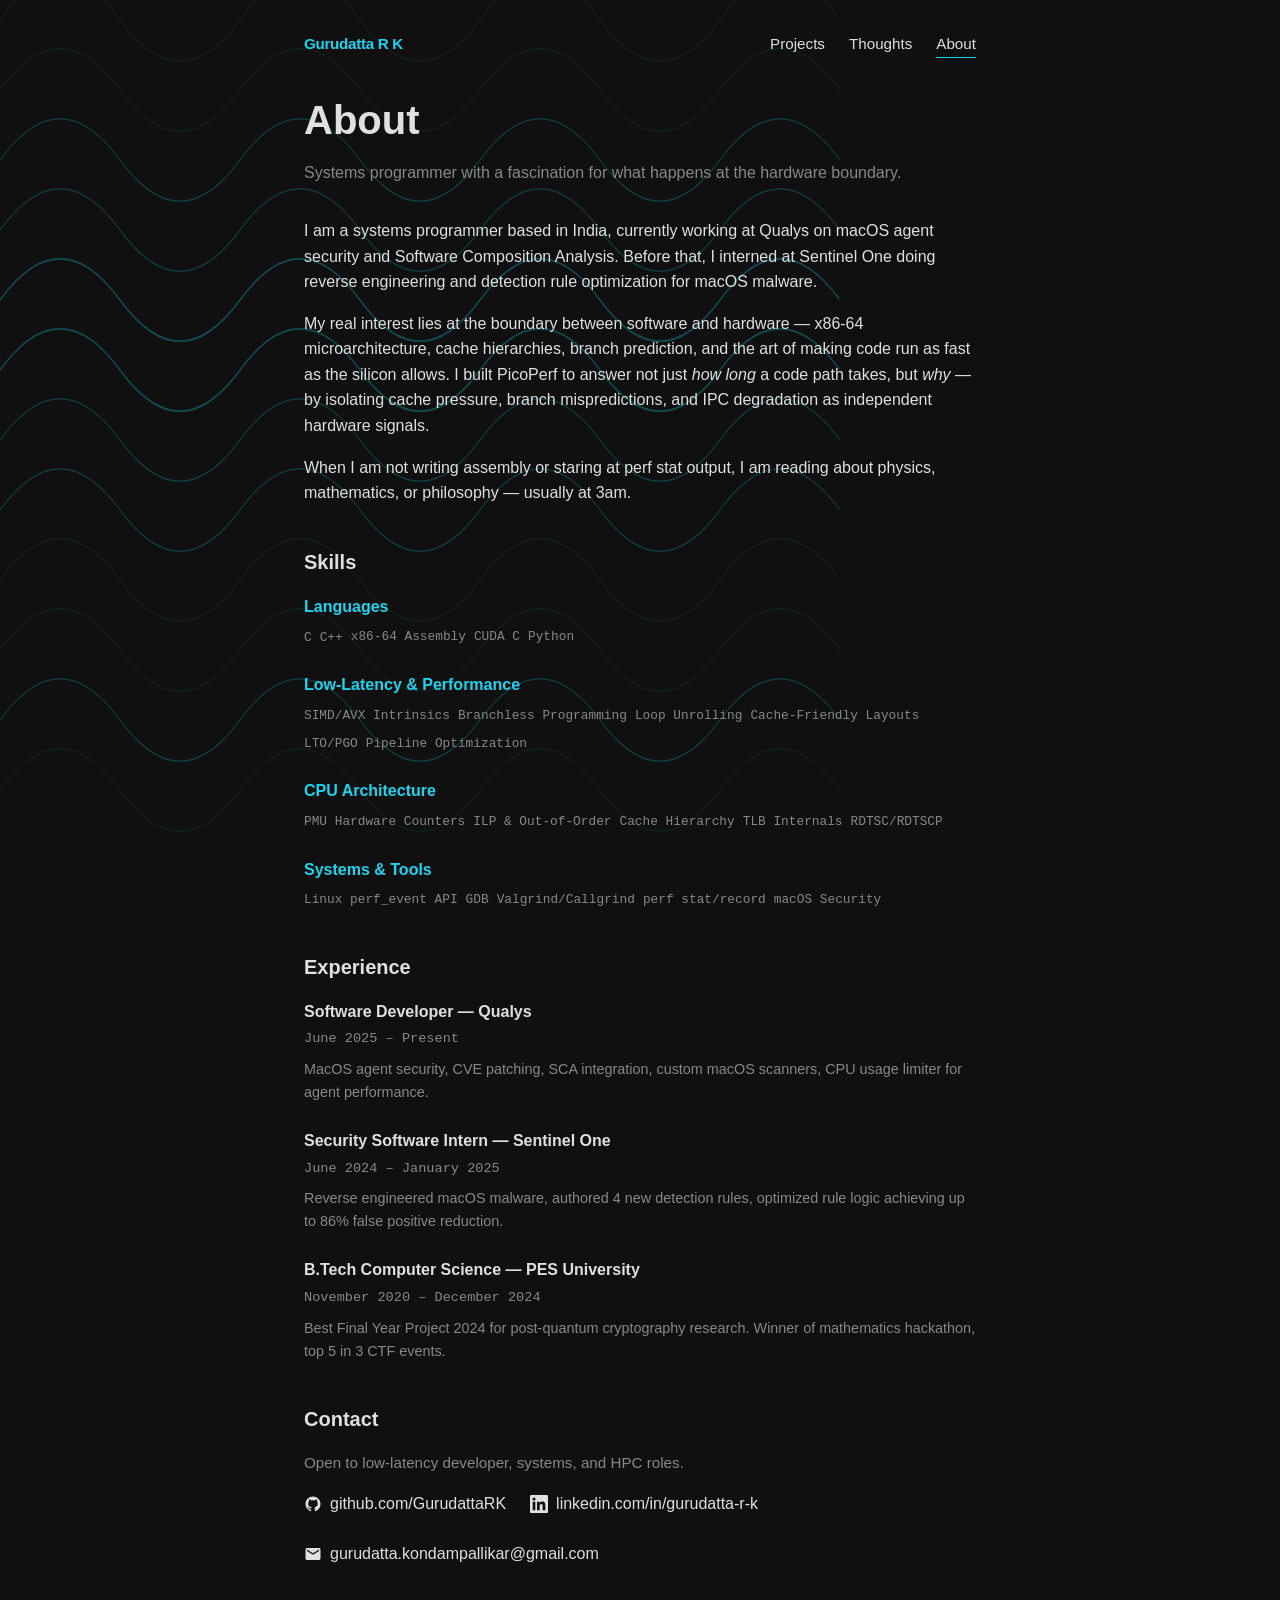
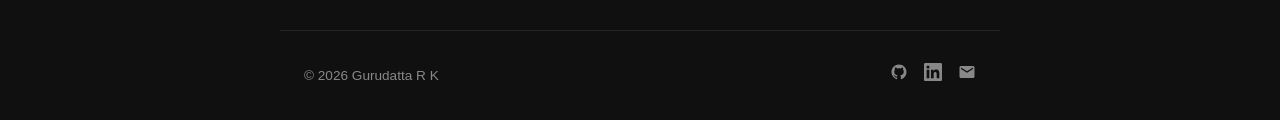
==== about.html @ 4988b699 "re-design 1" ====
<!DOCTYPE html>
<html lang="en">
<head>
<meta charset="UTF-8">
<meta name="viewport" content="width=device-width, initial-scale=1">
<meta name="description" content="About Gurudatta R K — systems programmer, low-latency engineer, and hardware performance enthusiast.">
<title>About — Gurudatta R K</title>
<link rel="stylesheet" href="style.css">
<link rel="icon" href="data:image/svg+xml,%3Csvg xmlns='http://www.w3.org/2000/svg' viewBox='0 0 100 100'%3E%3Ctext y='.9em' font-size='90'%3E%E2%9A%A1%3C/text%3E%3C/svg%3E">
</head>
<body>
<nav class="a1">
  <a href="index.html" class="name">Gurudatta R K</a>
  <div class="links">
    <a href="projects.html">Projects</a>
    <a href="thoughts.html">Thoughts</a>
    <a href="about.html" class="active">About</a>
  </div>
</nav>

<main>
  <h1 class="page-title a1">About</h1>
  <p class="page-sub a2">Systems programmer with a fascination for what happens at the hardware boundary.</p>

  <svg class="wave-bg" viewBox="0 0 2880 900" preserveAspectRatio="none" xmlns="http://www.w3.org/2000/svg">
    <defs><style>.w{fill:none;stroke:#22d3ee;stroke-width:2.2;stroke-dasharray:2000 2000;animation:waveLoop 6s linear infinite}.w2{stroke-width:1.6;opacity:.75}.w3{stroke-width:1;opacity:.55}</style></defs>
    <path d="M0 20c90-55 180-55 270 0s180 55 270 0 180-55 270 0 180 55 270 0 180-55 270 0s180 55 270 0 180-55 270 0 180 55 270 0 180-55 270 0s180 55 270 0 180-55 270 0 180 55 270 0" class="w w3" style="animation-delay:0s"/>
    <path d="M0 90c90-55 180-55 270 0s180 55 270 0 180-55 270 0 180 55 270 0 180-55 270 0s180 55 270 0 180-55 270 0 180 55 270 0 180-55 270 0s180 55 270 0 180-55 270 0 180 55 270 0" class="w w3" style="animation-delay:.25s"/>
    <path d="M0 160c90-55 180-55 270 0s180 55 270 0 180-55 270 0 180 55 270 0 180-55 270 0s180 55 270 0 180-55 270 0 180 55 270 0 180-55 270 0s180 55 270 0 180-55 270 0 180 55 270 0" class="w w2" style="animation-delay:.5s"/>
    <path d="M0 230c90-55 180-55 270 0s180 55 270 0 180-55 270 0 180 55 270 0 180-55 270 0s180 55 270 0 180-55 270 0 180 55 270 0 180-55 270 0s180 55 270 0 180-55 270 0 180 55 270 0" class="w w2" style="animation-delay:.75s"/>
    <path d="M0 300c90-55 180-55 270 0s180 55 270 0 180-55 270 0 180 55 270 0 180-55 270 0s180 55 270 0 180-55 270 0 180 55 270 0 180-55 270 0s180 55 270 0 180-55 270 0 180 55 270 0" class="w" style="animation-delay:1s"/>
    <path d="M0 370c90-55 180-55 270 0s180 55 270 0 180-55 270 0 180 55 270 0 180-55 270 0s180 55 270 0 180-55 270 0 180 55 270 0 180-55 270 0s180 55 270 0 180-55 270 0 180 55 270 0" class="w" style="animation-delay:1.25s"/>
    <path d="M0 440c90-55 180-55 270 0s180 55 270 0 180-55 270 0 180 55 270 0 180-55 270 0s180 55 270 0 180-55 270 0 180 55 270 0 180-55 270 0s180 55 270 0 180-55 270 0 180 55 270 0" class="w w2" style="animation-delay:1.5s"/>
    <path d="M0 510c90-55 180-55 270 0s180 55 270 0 180-55 270 0 180 55 270 0 180-55 270 0s180 55 270 0 180-55 270 0 180 55 270 0 180-55 270 0s180 55 270 0 180-55 270 0 180 55 270 0" class="w w2" style="animation-delay:1.75s"/>
    <path d="M0 580c90-55 180-55 270 0s180 55 270 0 180-55 270 0 180 55 270 0 180-55 270 0s180 55 270 0 180-55 270 0 180 55 270 0 180-55 270 0s180 55 270 0 180-55 270 0 180 55 270 0" class="w w3" style="animation-delay:2s"/>
    <path d="M0 650c90-55 180-55 270 0s180 55 270 0 180-55 270 0 180 55 270 0 180-55 270 0s180 55 270 0 180-55 270 0 180 55 270 0 180-55 270 0s180 55 270 0 180-55 270 0 180 55 270 0" class="w w3" style="animation-delay:2.25s"/>
    <path d="M0 720c90-55 180-55 270 0s180 55 270 0 180-55 270 0 180 55 270 0 180-55 270 0s180 55 270 0 180-55 270 0 180 55 270 0 180-55 270 0s180 55 270 0 180-55 270 0 180 55 270 0" class="w w2" style="animation-delay:2.5s"/>
    <path d="M0 790c90-55 180-55 270 0s180 55 270 0 180-55 270 0 180 55 270 0 180-55 270 0s180 55 270 0 180-55 270 0 180 55 270 0 180-55 270 0s180 55 270 0 180-55 270 0 180 55 270 0" class="w w3" style="animation-delay:2.75s"/>
  </svg>

  <section class="a3" style="margin-bottom:2.5rem">
    <p style="margin-bottom:1rem">I am a systems programmer based in India, currently working at Qualys on macOS agent security and Software Composition Analysis. Before that, I interned at Sentinel One doing reverse engineering and detection rule optimization for macOS malware.</p>
    <p style="margin-bottom:1rem">My real interest lies at the boundary between software and hardware — x86-64 microarchitecture, cache hierarchies, branch prediction, and the art of making code run as fast as the silicon allows. I built PicoPerf to answer not just <em>how long</em> a code path takes, but <em>why</em> — by isolating cache pressure, branch mispredictions, and IPC degradation as independent hardware signals.</p>
    <p>When I am not writing assembly or staring at perf stat output, I am reading about physics, mathematics, or philosophy — usually at 3am.</p>
  </section>

  <section class="a4" style="margin-bottom:2.5rem">
    <h2 style="font-size:1.25rem;font-weight:600;margin-bottom:1rem">Skills</h2>
    <div class="skills">
      <div class="skill-group">
        <h3>Languages</h3>
        <ul><li>C</li><li>C++</li><li>x86-64 Assembly</li><li>CUDA C</li><li>Python</li></ul>
      </div>
      <div class="skill-group">
        <h3>Low-Latency & Performance</h3>
        <ul><li>SIMD/AVX Intrinsics</li><li>Branchless Programming</li><li>Loop Unrolling</li><li>Cache-Friendly Layouts</li><li>LTO/PGO</li><li>Pipeline Optimization</li></ul>
      </div>
      <div class="skill-group">
        <h3>CPU Architecture</h3>
        <ul><li>PMU Hardware Counters</li><li>ILP & Out-of-Order</li><li>Cache Hierarchy</li><li>TLB Internals</li><li>RDTSC/RDTSCP</li></ul>
      </div>
      <div class="skill-group">
        <h3>Systems & Tools</h3>
        <ul><li>Linux perf_event API</li><li>GDB</li><li>Valgrind/Callgrind</li><li>perf stat/record</li><li>macOS Security</li></ul>
      </div>
    </div>
  </section>

  <section style="margin-bottom:2.5rem">
    <h2 style="font-size:1.25rem;font-weight:600;margin-bottom:1rem">Experience</h2>
    <div class="exp-item">
      <h4>Software Developer — Qualys</h4>
      <div class="exp-meta">June 2025 &ndash; Present</div>
      <p>MacOS agent security, CVE patching, SCA integration, custom macOS scanners, CPU usage limiter for agent performance.</p>
    </div>
    <div class="exp-item">
      <h4>Security Software Intern — Sentinel One</h4>
      <div class="exp-meta">June 2024 &ndash; January 2025</div>
      <p>Reverse engineered macOS malware, authored 4 new detection rules, optimized rule logic achieving up to 86% false positive reduction.</p>
    </div>
    <div class="exp-item">
      <h4>B.Tech Computer Science — PES University</h4>
      <div class="exp-meta">November 2020 &ndash; December 2024</div>
      <p>Best Final Year Project 2024 for post-quantum cryptography research. Winner of mathematics hackathon, top 5 in 3 CTF events.</p>
    </div>
  </section>

  <section>
    <h2 style="font-size:1.25rem;font-weight:600;margin-bottom:1rem">Contact</h2>
    <p style="color:var(--muted);font-size:.95rem;margin-bottom:.5rem">Open to low-latency developer, systems, and HPC roles.</p>
    <div class="contact-links">
      <a href="https://github.com/GurudattaRK" target="_blank" rel="noopener">
        <svg><use href="assets/icons.svg#github"/></svg> github.com/GurudattaRK
      </a>
      <a href="https://www.linkedin.com/in/gurudatta-r-k/" target="_blank" rel="noopener">
        <svg><use href="assets/icons.svg#linkedin"/></svg> linkedin.com/in/gurudatta-r-k
      </a>
      <a href="mailto:gurudatta.kondampallikar@gmail.com">
        <svg><use href="assets/icons.svg#email"/></svg> gurudatta.kondampallikar@gmail.com
      </a>
    </div>
  </section>
</main>

<footer>
  <span>&copy; 2026 Gurudatta R K</span>
  <div class="social">
    <a href="https://github.com/GurudattaRK" target="_blank" rel="noopener" aria-label="GitHub">
      <svg><use href="assets/icons.svg#github"/></svg>
    </a>
    <a href="https://www.linkedin.com/in/gurudatta-r-k/" target="_blank" rel="noopener" aria-label="LinkedIn">
      <svg><use href="assets/icons.svg#linkedin"/></svg>
    </a>
    <a href="mailto:gurudatta.kondampallikar@gmail.com" aria-label="Email">
      <svg><use href="assets/icons.svg#email"/></svg>
    </a>
  </div>
</footer>
</body>
</html>
---- style.css ----
:root {
  --bg: #101010;
  --surface: #181818;
  --border: #252525;
  --text: #e0e0e0;
  --muted: #888888;
  --accent: #22d3ee;
  --accent-dim: rgba(34,211,238,0.12);
  --linkedin: #0a66c2;
  --font-body: -apple-system,BlinkMacSystemFont,'Segoe UI','Helvetica Neue',Arial,sans-serif;
  --font-mono: 'SF Mono','Fira Code','JetBrains Mono','Cascadia Code','Courier New',monospace;
  --r: 8px;
  --s: 1.5rem;
  --mw: 720px;
}

*{margin:0;padding:0;box-sizing:border-box}
html{scroll-behavior:smooth}
body{font-family:var(--font-body);background:var(--bg);color:var(--text);line-height:1.6;-webkit-font-smoothing:antialiased}

@keyframes fadeUp{from{opacity:0;transform:translateY(20px)}to{opacity:1;transform:translateY(0)}}
@keyframes draw{to{stroke-dashoffset:0}}
@keyframes float{0%,100%{transform:translateY(0)}50%{transform:translateY(-8px)}}
@keyframes pulse{0%,100%{opacity:1}50%{opacity:.6}}
@keyframes gradientShift{0%{background-position:0% 50%}50%{background-position:100% 50%}100%{background-position:0% 50%}}
@keyframes traceDot{to{stroke-dashoffset:-1200}}
@keyframes traceDotSlow{to{stroke-dashoffset:-1200}}
@keyframes waveLoop{0%{stroke-dashoffset:2000}50%{stroke-dashoffset:0}100%{stroke-dashoffset:-2000}}

.a1{animation:fadeUp .6s ease both}
.a2{animation:fadeUp .6s ease .15s both}
.a3{animation:fadeUp .6s ease .3s both}
.a4{animation:fadeUp .6s ease .45s both}

nav{display:flex;justify-content:space-between;align-items:center;max-width:var(--mw);margin:0 auto;padding:2rem var(--s)}
nav a{color:var(--text);text-decoration:none;font-weight:500;font-size:.95rem}
nav .links{display:flex;gap:1.5rem}
nav .links a{position:relative}
nav .links a::after{content:'';position:absolute;bottom:-2px;left:0;width:0;height:1px;background:var(--accent);transition:width .3s ease}
nav .links a:hover::after,nav .links a.active::after{width:100%}
nav .name{font-weight:700;letter-spacing:-.02em;color:var(--accent)}
.index-nav{justify-content:flex-end}
.index-nav .name{display:none}

main{max-width:var(--mw);margin:0 auto;padding:0 var(--s) 4rem}

.hero{min-height:70vh;display:flex;flex-direction:column;justify-content:center;align-items:flex-start;position:relative;overflow:hidden}
.hi{font-size:1rem;color:var(--accent);font-family:var(--font-mono);margin-bottom:.25rem}
.hero h1{font-size:clamp(2.5rem,5vw,4rem);font-weight:700;letter-spacing:-.02em;line-height:1.1;margin-bottom:.5rem}
.hero .tagline{font-size:clamp(1rem,2vw,1.25rem);color:var(--muted);margin-bottom:1.5rem}
.hero .cta{display:none}
.squircle-grid{display:grid;grid-template-columns:repeat(3,1fr);gap:1rem;margin:2rem 0;max-width:480px;width:100%}
.squircle{display:flex;flex-direction:column;align-items:center;justify-content:center;gap:.5rem;padding:1.5rem 1rem;background:var(--surface);border:1px solid var(--border);border-radius:20px;text-decoration:none;color:var(--text);transition:transform .2s ease,border-color .2s ease,box-shadow .2s ease}
.squircle:hover{transform:translateY(-4px);border-color:var(--accent);box-shadow:0 0 24px var(--accent-dim)}
.squircle svg{width:28px;height:28px;fill:none;stroke:var(--accent);stroke-width:1.5}
.squircle span{font-size:.8rem;font-weight:500}
.email-row{display:flex;align-items:center;gap:.5rem;margin-top:1.5rem;color:var(--muted);font-size:.9rem}
.email-row a{color:var(--accent);text-decoration:none}
.email-row svg{width:18px;height:18px;fill:currentColor}
.social-row{display:flex;gap:1.5rem;margin-top:1rem}
.social-row a{color:var(--muted);transition:color .2s ease}
.social-row a:hover{color:var(--accent)}
.social-row svg{width:24px;height:24px;fill:currentColor}
.linkedin-blue{color:var(--linkedin)!important}
.linkedin-blue:hover{color:#4691d4!important}
.tagline .norm{color:var(--muted);font-weight:400}
.tagline .bold{color:var(--text);font-weight:700}
.btn{display:inline-block;padding:.6rem 1.2rem;border-radius:var(--r);text-decoration:none;font-size:.9rem;font-weight:500;transition:transform .2s ease,box-shadow .2s ease}
.btn-primary{background:var(--accent);color:var(--bg)}
.btn-primary:hover{transform:translateY(-2px);box-shadow:0 0 20px rgba(34,211,238,.3)}
.btn-secondary{border:1px solid var(--border);color:var(--text)}
.btn-secondary:hover{border-color:var(--accent);box-shadow:0 0 20px var(--accent-dim)}

footer{max-width:var(--mw);margin:0 auto;padding:2rem var(--s);border-top:1px solid var(--border);display:flex;justify-content:space-between;align-items:center;color:var(--muted);font-size:.85rem}
footer .social{display:flex;gap:1rem}
footer .social a{color:var(--muted);transition:color .2s ease}
footer .social a:hover{color:var(--accent)}
footer svg{width:18px;height:18px;fill:currentColor}

.circuit-bg{position:fixed;top:0;left:0;width:100%;height:100%;pointer-events:none;z-index:-1;opacity:.35}
.hex-bg{position:fixed;top:0;left:0;width:100%;height:100%;pointer-events:none;z-index:-1;opacity:.06}
.wave-bg{position:fixed;top:0;left:0;width:100%;height:100%;pointer-events:none;z-index:-1;opacity:.28}
.card{background:var(--surface);border:1px solid var(--border);border-radius:var(--r);padding:1.5rem;transition:transform .2s ease,box-shadow .2s ease,border-color .2s ease}
.card:hover{transform:translateY(-4px);border-color:var(--accent);box-shadow:0 12px 40px rgba(34,211,238,.08)}
.card h2{font-size:1.25rem;font-weight:600;margin-bottom:.5rem}
.card p{color:var(--muted);font-size:.9rem;margin-bottom:1rem}
.tags{display:flex;gap:.5rem;flex-wrap:wrap}
.tag{font-family:var(--font-mono);font-size:.75rem;background:rgba(34,211,238,.08);color:var(--accent);padding:.25rem .5rem;border-radius:4px}

.post-list{list-style:none}
.post-list li{padding:1.5rem 0;border-bottom:1px solid var(--border)}
.post-list li:last-child{border-bottom:none}
.post-list a{color:var(--text);text-decoration:none;font-weight:600;font-size:1.1rem;display:block;margin-bottom:.25rem;transition:color .2s}
.post-list a:hover{color:var(--accent)}
.post-meta{color:var(--muted);font-size:.85rem;font-family:var(--font-mono)}
.post-summary{color:var(--muted);font-size:.9rem;margin-top:.25rem}

.page-title{font-size:clamp(1.75rem,4vw,2.5rem);font-weight:700;margin-bottom:.5rem}
.page-sub{color:var(--muted);margin-bottom:2rem}

.skills{display:grid;gap:1.5rem}
.skill-group h3{font-size:1rem;font-weight:600;margin-bottom:.5rem;color:var(--accent)}
.skill-group ul{list-style:none;display:flex;gap:.5rem;flex-wrap:wrap}
.skill-group li{font-family:var(--font-mono);font-size:.8rem;color:var(--muted)}

.exp-item{margin-bottom:1.5rem}
.exp-item h4{font-weight:600;margin-bottom:.25rem}
.exp-item .exp-meta{color:var(--muted);font-size:.85rem;font-family:var(--font-mono);margin-bottom:.5rem}
.exp-item p{color:var(--muted);font-size:.9rem}

.contact-links{display:flex;gap:1.5rem;flex-wrap:wrap;margin-top:1rem}
.contact-links a{display:flex;align-items:center;gap:.5rem;color:var(--text);text-decoration:none;transition:color .2s}
.contact-links a:hover{color:var(--accent)}
.contact-links svg{width:18px;height:18px;fill:currentColor}

@media(max-width:600px){
  nav{flex-direction:column;gap:1rem;padding:1.5rem var(--s)}
  .hero{min-height:50vh}
  .cta{flex-direction:column}
  footer{flex-direction:column;gap:1rem;text-align:center}
  .squircle-grid{grid-template-columns:1fr;max-width:280px}
}
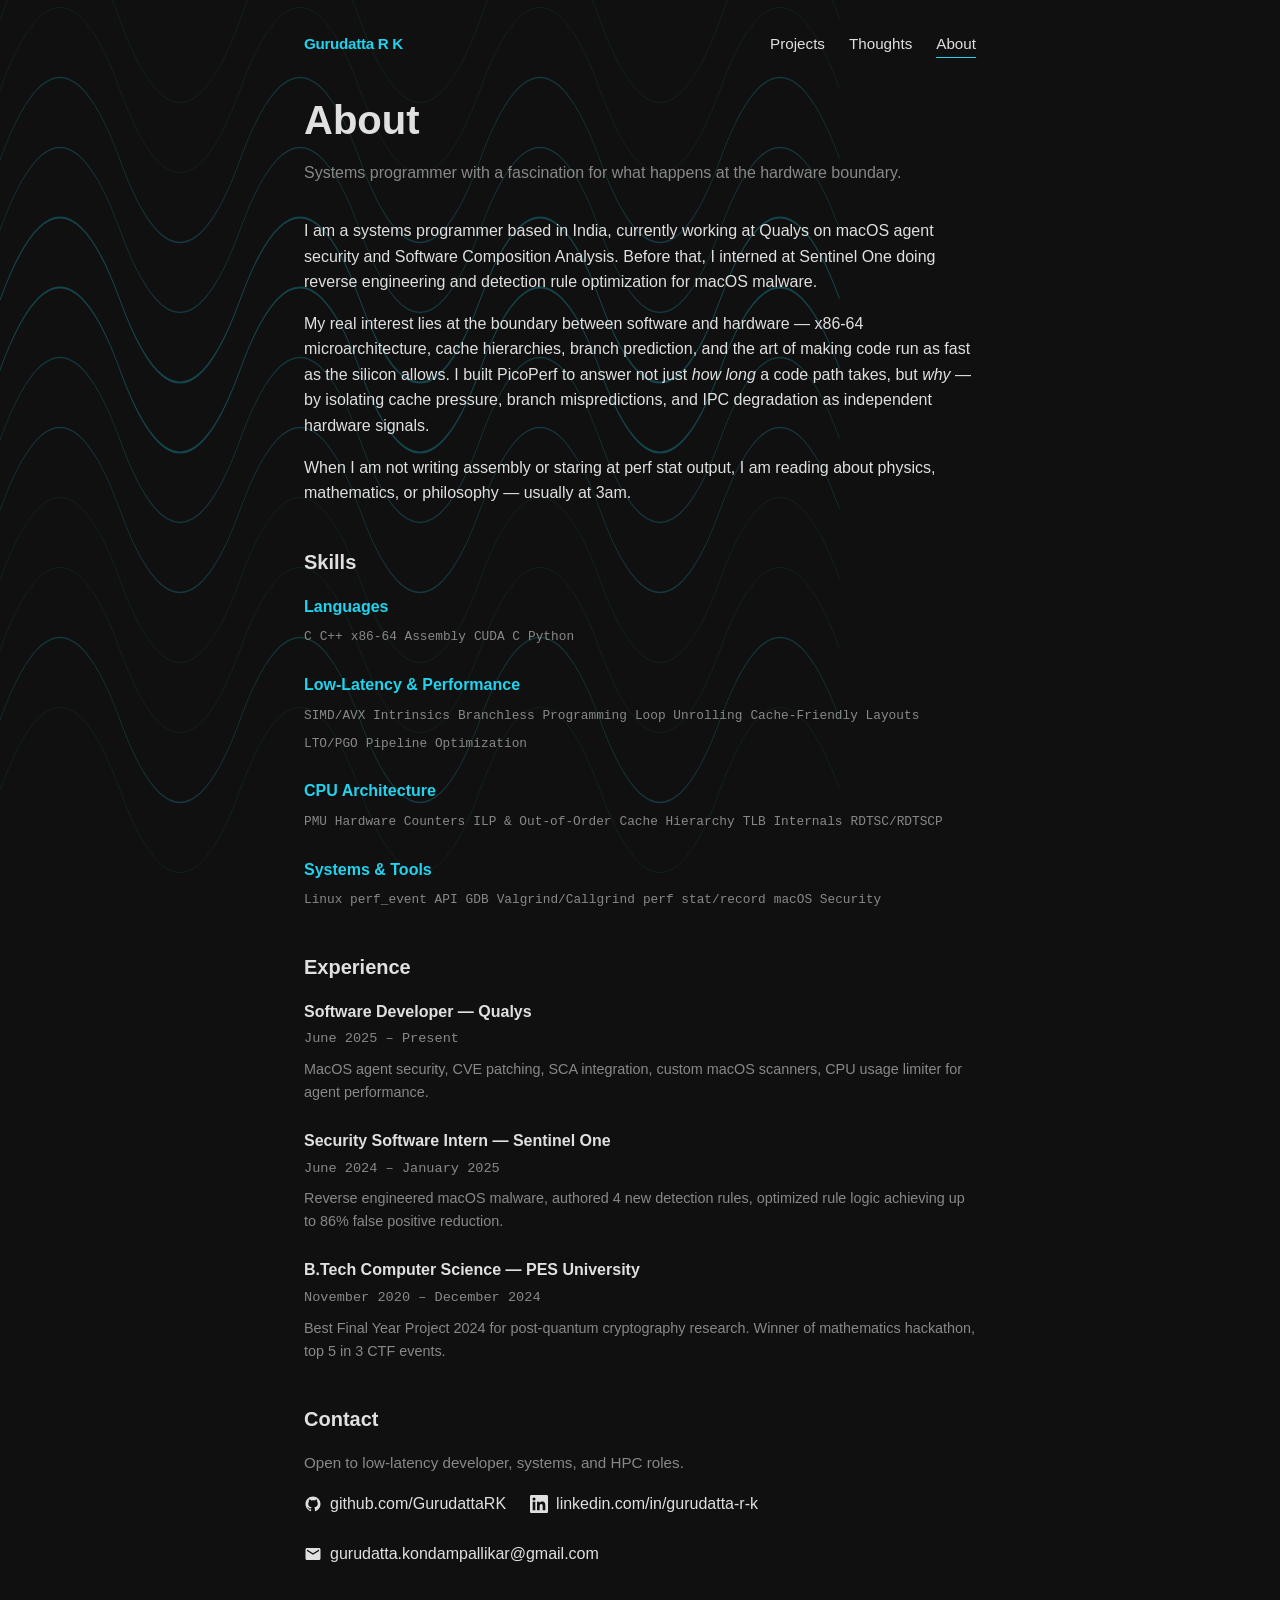
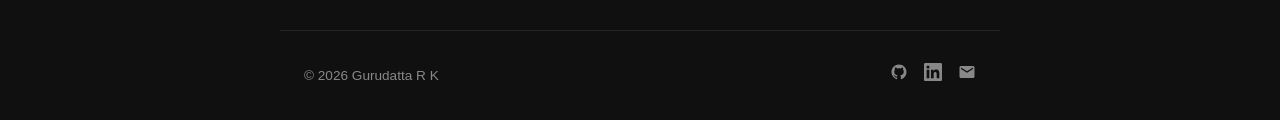
==== commit 7763bdb6: "BG re-design" ====
--- a/about.html
+++ b/about.html
@@ -22,20 +22,20 @@
   <h1 class="page-title a1">About</h1>
   <p class="page-sub a2">Systems programmer with a fascination for what happens at the hardware boundary.</p>
 
-  <svg class="wave-bg" viewBox="0 0 2880 900" preserveAspectRatio="none" xmlns="http://www.w3.org/2000/svg">
-    <defs><style>.w{fill:none;stroke:#22d3ee;stroke-width:2.2;stroke-dasharray:2000 2000;animation:waveLoop 6s linear infinite}.w2{stroke-width:1.6;opacity:.75}.w3{stroke-width:1;opacity:.55}</style></defs>
-    <path d="M0 20c90-55 180-55 270 0s180 55 270 0 180-55 270 0 180 55 270 0 180-55 270 0s180 55 270 0 180-55 270 0 180 55 270 0 180-55 270 0s180 55 270 0 180-55 270 0 180 55 270 0" class="w w3" style="animation-delay:0s"/>
-    <path d="M0 90c90-55 180-55 270 0s180 55 270 0 180-55 270 0 180 55 270 0 180-55 270 0s180 55 270 0 180-55 270 0 180 55 270 0 180-55 270 0s180 55 270 0 180-55 270 0 180 55 270 0" class="w w3" style="animation-delay:.25s"/>
-    <path d="M0 160c90-55 180-55 270 0s180 55 270 0 180-55 270 0 180 55 270 0 180-55 270 0s180 55 270 0 180-55 270 0 180 55 270 0 180-55 270 0s180 55 270 0 180-55 270 0 180 55 270 0" class="w w2" style="animation-delay:.5s"/>
-    <path d="M0 230c90-55 180-55 270 0s180 55 270 0 180-55 270 0 180 55 270 0 180-55 270 0s180 55 270 0 180-55 270 0 180 55 270 0 180-55 270 0s180 55 270 0 180-55 270 0 180 55 270 0" class="w w2" style="animation-delay:.75s"/>
-    <path d="M0 300c90-55 180-55 270 0s180 55 270 0 180-55 270 0 180 55 270 0 180-55 270 0s180 55 270 0 180-55 270 0 180 55 270 0 180-55 270 0s180 55 270 0 180-55 270 0 180 55 270 0" class="w" style="animation-delay:1s"/>
-    <path d="M0 370c90-55 180-55 270 0s180 55 270 0 180-55 270 0 180 55 270 0 180-55 270 0s180 55 270 0 180-55 270 0 180 55 270 0 180-55 270 0s180 55 270 0 180-55 270 0 180 55 270 0" class="w" style="animation-delay:1.25s"/>
-    <path d="M0 440c90-55 180-55 270 0s180 55 270 0 180-55 270 0 180 55 270 0 180-55 270 0s180 55 270 0 180-55 270 0 180 55 270 0 180-55 270 0s180 55 270 0 180-55 270 0 180 55 270 0" class="w w2" style="animation-delay:1.5s"/>
-    <path d="M0 510c90-55 180-55 270 0s180 55 270 0 180-55 270 0 180 55 270 0 180-55 270 0s180 55 270 0 180-55 270 0 180 55 270 0 180-55 270 0s180 55 270 0 180-55 270 0 180 55 270 0" class="w w2" style="animation-delay:1.75s"/>
-    <path d="M0 580c90-55 180-55 270 0s180 55 270 0 180-55 270 0 180 55 270 0 180-55 270 0s180 55 270 0 180-55 270 0 180 55 270 0 180-55 270 0s180 55 270 0 180-55 270 0 180 55 270 0" class="w w3" style="animation-delay:2s"/>
-    <path d="M0 650c90-55 180-55 270 0s180 55 270 0 180-55 270 0 180 55 270 0 180-55 270 0s180 55 270 0 180-55 270 0 180 55 270 0 180-55 270 0s180 55 270 0 180-55 270 0 180 55 270 0" class="w w3" style="animation-delay:2.25s"/>
-    <path d="M0 720c90-55 180-55 270 0s180 55 270 0 180-55 270 0 180 55 270 0 180-55 270 0s180 55 270 0 180-55 270 0 180 55 270 0 180-55 270 0s180 55 270 0 180-55 270 0 180 55 270 0" class="w w2" style="animation-delay:2.5s"/>
-    <path d="M0 790c90-55 180-55 270 0s180 55 270 0 180-55 270 0 180 55 270 0 180-55 270 0s180 55 270 0 180-55 270 0 180 55 270 0 180-55 270 0s180 55 270 0 180-55 270 0 180 55 270 0" class="w w3" style="animation-delay:2.75s"/>
+  <svg class="wave-bg" viewBox="-1440 0 5760 900" preserveAspectRatio="none" xmlns="http://www.w3.org/2000/svg">
+    <defs><style>.w{fill:none;stroke:#22d3ee;stroke-width:2.2;stroke-dasharray:4000 4000;animation:waveLoop 12s linear infinite}.w2{stroke-width:1.6;opacity:.75}.w3{stroke-width:1;opacity:.55}</style></defs>
+    <path d="M-1440 20c180-110 360-110 540 0s360 110 540 0 360-110 540 0 360 110 540 0 360-110 540 0s360 110 540 0 360-110 540 0 360 110 540 0 360-110 540 0s360 110 540 0 360-110 540 0 360 110 540 0" class="w w3" style="animation-delay:0s"/>
+    <path d="M-1440 90c180-110 360-110 540 0s360 110 540 0 360-110 540 0 360 110 540 0 360-110 540 0s360 110 540 0 360-110 540 0 360 110 540 0 360-110 540 0s360 110 540 0 360-110 540 0 360 110 540 0" class="w w3" style="animation-delay:.25s"/>
+    <path d="M-1440 160c180-110 360-110 540 0s360 110 540 0 360-110 540 0 360 110 540 0 360-110 540 0s360 110 540 0 360-110 540 0 360 110 540 0 360-110 540 0s360 110 540 0 360-110 540 0 360 110 540 0" class="w w2" style="animation-delay:.5s"/>
+    <path d="M-1440 230c180-110 360-110 540 0s360 110 540 0 360-110 540 0 360 110 540 0 360-110 540 0s360 110 540 0 360-110 540 0 360 110 540 0 360-110 540 0s360 110 540 0 360-110 540 0 360 110 540 0" class="w w2" style="animation-delay:.75s"/>
+    <path d="M-1440 300c180-110 360-110 540 0s360 110 540 0 360-110 540 0 360 110 540 0 360-110 540 0s360 110 540 0 360-110 540 0 360 110 540 0 360-110 540 0s360 110 540 0 360-110 540 0 360 110 540 0" class="w" style="animation-delay:1s"/>
+    <path d="M-1440 370c180-110 360-110 540 0s360 110 540 0 360-110 540 0 360 110 540 0 360-110 540 0s360 110 540 0 360-110 540 0 360 110 540 0 360-110 540 0s360 110 540 0 360-110 540 0 360 110 540 0" class="w" style="animation-delay:1.25s"/>
+    <path d="M-1440 440c180-110 360-110 540 0s360 110 540 0 360-110 540 0 360 110 540 0 360-110 540 0s360 110 540 0 360-110 540 0 360 110 540 0 360-110 540 0s360 110 540 0 360-110 540 0 360 110 540 0" class="w w2" style="animation-delay:1.5s"/>
+    <path d="M-1440 510c180-110 360-110 540 0s360 110 540 0 360-110 540 0 360 110 540 0 360-110 540 0s360 110 540 0 360-110 540 0 360 110 540 0 360-110 540 0s360 110 540 0 360-110 540 0 360 110 540 0" class="w w2" style="animation-delay:1.75s"/>
+    <path d="M-1440 580c180-110 360-110 540 0s360 110 540 0 360-110 540 0 360 110 540 0 360-110 540 0s360 110 540 0 360-110 540 0 360 110 540 0 360-110 540 0s360 110 540 0 360-110 540 0 360 110 540 0" class="w w3" style="animation-delay:2s"/>
+    <path d="M-1440 650c180-110 360-110 540 0s360 110 540 0 360-110 540 0 360 110 540 0 360-110 540 0s360 110 540 0 360-110 540 0 360 110 540 0 360-110 540 0s360 110 540 0 360-110 540 0 360 110 540 0" class="w w3" style="animation-delay:2.25s"/>
+    <path d="M-1440 720c180-110 360-110 540 0s360 110 540 0 360-110 540 0 360 110 540 0 360-110 540 0s360 110 540 0 360-110 540 0 360 110 540 0 360-110 540 0s360 110 540 0 360-110 540 0 360 110 540 0" class="w w2" style="animation-delay:2.5s"/>
+    <path d="M-1440 790c180-110 360-110 540 0s360 110 540 0 360-110 540 0 360 110 540 0 360-110 540 0s360 110 540 0 360-110 540 0 360 110 540 0 360-110 540 0s360 110 540 0 360-110 540 0 360 110 540 0" class="w w3" style="animation-delay:2.75s"/>
   </svg>
 
   <section class="a3" style="margin-bottom:2.5rem">
--- a/style.css
+++ b/style.css
@@ -23,9 +23,9 @@
 @keyframes float{0%,100%{transform:translateY(0)}50%{transform:translateY(-8px)}}
 @keyframes pulse{0%,100%{opacity:1}50%{opacity:.6}}
 @keyframes gradientShift{0%{background-position:0% 50%}50%{background-position:100% 50%}100%{background-position:0% 50%}}
-@keyframes traceDot{to{stroke-dashoffset:-1200}}
-@keyframes traceDotSlow{to{stroke-dashoffset:-1200}}
-@keyframes waveLoop{0%{stroke-dashoffset:2000}50%{stroke-dashoffset:0}100%{stroke-dashoffset:-2000}}
+@keyframes traceDot{to{stroke-dashoffset:-3000}}
+@keyframes traceDotSlow{from{stroke-dashoffset:18}to{stroke-dashoffset:-9999}}
+@keyframes waveLoop{0%{stroke-dashoffset:4000}50%{stroke-dashoffset:0}100%{stroke-dashoffset:-4000}}
 
 .a1{animation:fadeUp .6s ease both}
 .a2{animation:fadeUp .6s ease .15s both}
@@ -119,4 +119,4 @@
   .cta{flex-direction:column}
   footer{flex-direction:column;gap:1rem;text-align:center}
   .squircle-grid{grid-template-columns:1fr;max-width:280px}
-}
+}
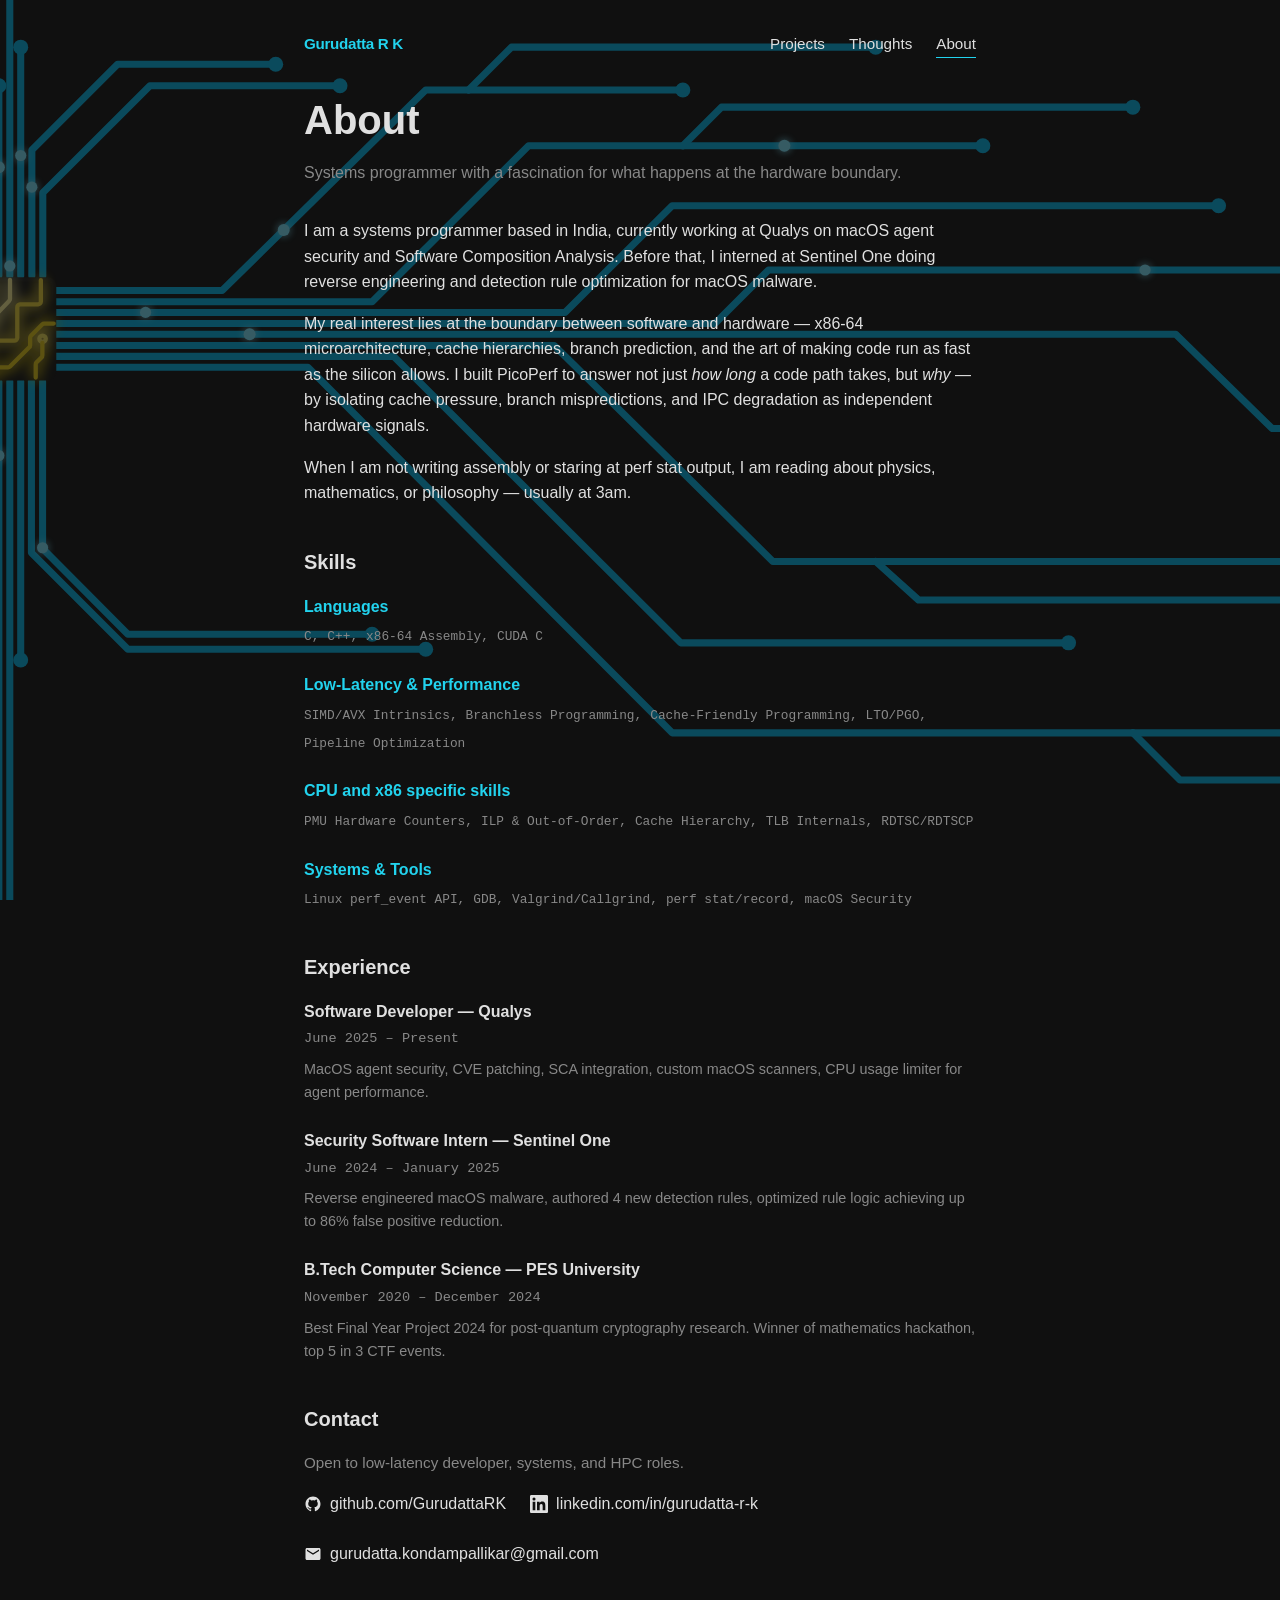
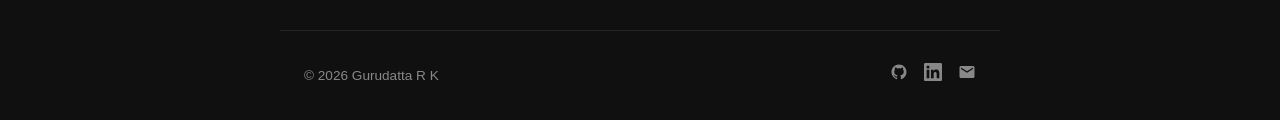
==== commit a5174082: "Better SVG for BG" ====
--- a/about.html
+++ b/about.html
@@ -22,21 +22,383 @@
   <h1 class="page-title a1">About</h1>
   <p class="page-sub a2">Systems programmer with a fascination for what happens at the hardware boundary.</p>
 
-  <svg class="wave-bg" viewBox="-1440 0 5760 900" preserveAspectRatio="none" xmlns="http://www.w3.org/2000/svg">
-    <defs><style>.w{fill:none;stroke:#22d3ee;stroke-width:2.2;stroke-dasharray:4000 4000;animation:waveLoop 12s linear infinite}.w2{stroke-width:1.6;opacity:.75}.w3{stroke-width:1;opacity:.55}</style></defs>
-    <path d="M-1440 20c180-110 360-110 540 0s360 110 540 0 360-110 540 0 360 110 540 0 360-110 540 0s360 110 540 0 360-110 540 0 360 110 540 0 360-110 540 0s360 110 540 0 360-110 540 0 360 110 540 0" class="w w3" style="animation-delay:0s"/>
-    <path d="M-1440 90c180-110 360-110 540 0s360 110 540 0 360-110 540 0 360 110 540 0 360-110 540 0s360 110 540 0 360-110 540 0 360 110 540 0 360-110 540 0s360 110 540 0 360-110 540 0 360 110 540 0" class="w w3" style="animation-delay:.25s"/>
-    <path d="M-1440 160c180-110 360-110 540 0s360 110 540 0 360-110 540 0 360 110 540 0 360-110 540 0s360 110 540 0 360-110 540 0 360 110 540 0 360-110 540 0s360 110 540 0 360-110 540 0 360 110 540 0" class="w w2" style="animation-delay:.5s"/>
-    <path d="M-1440 230c180-110 360-110 540 0s360 110 540 0 360-110 540 0 360 110 540 0 360-110 540 0s360 110 540 0 360-110 540 0 360 110 540 0 360-110 540 0s360 110 540 0 360-110 540 0 360 110 540 0" class="w w2" style="animation-delay:.75s"/>
-    <path d="M-1440 300c180-110 360-110 540 0s360 110 540 0 360-110 540 0 360 110 540 0 360-110 540 0s360 110 540 0 360-110 540 0 360 110 540 0 360-110 540 0s360 110 540 0 360-110 540 0 360 110 540 0" class="w" style="animation-delay:1s"/>
-    <path d="M-1440 370c180-110 360-110 540 0s360 110 540 0 360-110 540 0 360 110 540 0 360-110 540 0s360 110 540 0 360-110 540 0 360 110 540 0 360-110 540 0s360 110 540 0 360-110 540 0 360 110 540 0" class="w" style="animation-delay:1.25s"/>
-    <path d="M-1440 440c180-110 360-110 540 0s360 110 540 0 360-110 540 0 360 110 540 0 360-110 540 0s360 110 540 0 360-110 540 0 360 110 540 0 360-110 540 0s360 110 540 0 360-110 540 0 360 110 540 0" class="w w2" style="animation-delay:1.5s"/>
-    <path d="M-1440 510c180-110 360-110 540 0s360 110 540 0 360-110 540 0 360 110 540 0 360-110 540 0s360 110 540 0 360-110 540 0 360 110 540 0 360-110 540 0s360 110 540 0 360-110 540 0 360 110 540 0" class="w w2" style="animation-delay:1.75s"/>
-    <path d="M-1440 580c180-110 360-110 540 0s360 110 540 0 360-110 540 0 360 110 540 0 360-110 540 0s360 110 540 0 360-110 540 0 360 110 540 0 360-110 540 0s360 110 540 0 360-110 540 0 360 110 540 0" class="w w3" style="animation-delay:2s"/>
-    <path d="M-1440 650c180-110 360-110 540 0s360 110 540 0 360-110 540 0 360 110 540 0 360-110 540 0s360 110 540 0 360-110 540 0 360 110 540 0 360-110 540 0s360 110 540 0 360-110 540 0 360 110 540 0" class="w w3" style="animation-delay:2.25s"/>
-    <path d="M-1440 720c180-110 360-110 540 0s360 110 540 0 360-110 540 0 360 110 540 0 360-110 540 0s360 110 540 0 360-110 540 0 360 110 540 0 360-110 540 0s360 110 540 0 360-110 540 0 360 110 540 0" class="w w2" style="animation-delay:2.5s"/>
-    <path d="M-1440 790c180-110 360-110 540 0s360 110 540 0 360-110 540 0 360 110 540 0 360-110 540 0s360 110 540 0 360-110 540 0 360 110 540 0 360-110 540 0s360 110 540 0 360-110 540 0 360 110 540 0" class="w w3" style="animation-delay:2.75s"/>
-  </svg>
+  <svg class="circuit-bg" xmlns="http://www.w3.org/2000/svg" shape-rendering="geometricPrecision" text-rendering="geometricPrecision" viewBox="0 0 900 420" preserveAspectRatio="xMidYMid slice">
+  <defs>
+    <linearGradient id="CPU-body-border-fill" x1="39.2" x2="114.5" y1="-23" y2="166.4" gradientUnits="userSpaceOnUse">
+      <stop offset="37%" stop-color="#555555"/>
+      <stop offset="100%" stop-color="#111111"/>
+    </linearGradient>
+    <linearGradient id="CPU-body-inside-fill" x1="174.8" x2="-16.2" y1="271.7" y2="374.8" gradientUnits="userSpaceOnUse">
+      <stop offset="2%" stop-color="#111111"/>
+      <stop offset="100%" stop-color="#111111"/>
+    </linearGradient>
+    <filter id="electron-glow" x="-200%" y="-200%" width="500%" height="500%">
+      <feGaussianBlur stdDeviation="2" result="blur"/>
+      <feMerge><feMergeNode in="blur"/><feMergeNode in="SourceGraphic"/></feMerge>
+    </filter>
+    <filter id="cpu-glow" x="-40%" y="-40%" width="180%" height="180%">
+      <feGaussianBlur stdDeviation="3" result="blur1"/>
+      <feGaussianBlur stdDeviation="1.2" result="blur2"/>
+      <feMerge><feMergeNode in="blur1"/><feMergeNode in="blur2"/><feMergeNode in="SourceGraphic"/></feMerge>
+    </filter>
+  </defs>
+
+  <!-- LEFT WIRES -->
+  <g fill="none" stroke="#00B7EB" stroke-linecap="round" stroke-linejoin="round" stroke-width="3.3">
+    <path d="M129.8 135.6 H100 L64 99.6 V -100"/>
+    <path d="M129.8 140.7 H80 L35 95.7 V -100"/>
+    <path d="M129.8 145.8 H55 L17 107.8 H0"/>
+    <path d="M129.8 151 H30"/>
+    <path d="M129.8 156.1 H50"/>
+    <path d="M129.8 161.2 H92 L52 201.2 H0"/>
+    <path d="M129.8 166.2 H105 L60 211.2 H0"/>
+    <path d="M129.8 171.4 H112 L62 221.4 H0"/>
+  </g>
+  <g fill="#00B7EB">
+    <circle cx="30" cy="151" r="3.5"/>
+    <circle cx="50" cy="156.1" r="3.5"/>
+  </g>
+
+  <!-- TOP WIRES -->
+  <g fill="none" stroke="#00B7EB" stroke-linecap="round" stroke-linejoin="round" stroke-width="3.3">
+    <path d="M135.5 128.7 V100 L80 45 V20"/>
+    <path d="M140.7 128.7 V85 L100.7 45 V -100"/>
+    <path d="M145.7 128.7 V60 L110.7 25 V -100"/>
+    <path d="M150.8 128.7 V40"/>
+    <path d="M155.9 128.7 V -100"/>
+    <path d="M161 128.7 V22"/>
+    <path d="M166.2 128.7 V70 L206.2 30 H280"/>
+    <path d="M171.3 128.7 V90 L221.3 40 H310"/>
+  </g>
+  <g fill="#00B7EB">
+    <circle cx="150.8" cy="40" r="3.5"/>
+    <circle cx="161" cy="22" r="3.5"/>
+    <circle cx="80" cy="20" r="3.5"/>
+    <circle cx="280" cy="30" r="3.5"/>
+    <circle cx="310" cy="40" r="3.5"/>
+  </g>
+
+  <!-- BOTTOM WIRES -->
+  <g fill="none" stroke="#00B7EB" stroke-linecap="round" stroke-linejoin="round" stroke-width="3.3">
+    <path d="M135.4 178 V220 L95.4 260 H0"/>
+    <path d="M140.5 178 V242 L105.5 277 H0"/>
+    <path d="M145.6 178 V290"/>
+    <path d="M150.8 178 V1420"/>
+    <path d="M155.9 178 V1420"/>
+    <path d="M161 178 V308"/>
+    <path d="M166 178 V258 L211 303 H350"/>
+    <path d="M171.2 178 V256 L211 296 H325"/>
+  </g>
+  <g fill="#00B7EB">
+    <circle cx="145.6" cy="290" r="3.5"/>
+    <circle cx="161" cy="308" r="3.5"/>
+    <circle cx="325" cy="296" r="3.5"/>
+    <circle cx="350" cy="303" r="3.5"/>
+  </g>
+
+  <!-- RIGHT WIRES UPPER -->
+  <g fill="none" stroke="#00B7EB" stroke-linecap="round" stroke-linejoin="round" stroke-width="3.3">
+    <path d="M177 135.6 H255 L350 42 H470"/>
+    <path d="M370 42 L390 22 H560"/>
+    <path d="M177 140.8 H325 L398 68 H610"/>
+    <path d="M470 68 L488 50 H680"/>
+    <path d="M177 145.8 H415 L465 96 H720"/>
+    <path d="M177 151 H485 L510 126 H840"/>
+  </g>
+  <g fill="#00B7EB">
+    <circle cx="470" cy="42" r="3.5"/>
+    <circle cx="560" cy="22" r="3.5"/>
+    <circle cx="610" cy="68" r="3.5"/>
+    <circle cx="680" cy="50" r="3.5"/>
+    <circle cx="720" cy="96" r="3.5"/>
+    <circle cx="840" cy="126" r="3.5"/>
+  </g>
+
+  <!-- RIGHT WIRES LOWER -->
+  <g fill="none" stroke="#00B7EB" stroke-linecap="round" stroke-linejoin="round" stroke-width="3.3">
+    <path d="M177 156 H700 L745 200 H810"/>
+    <path d="M177 161.2 H410 L512 262 H790"/>
+    <path d="M560 262 L580 280 H1140"/>
+    <path d="M177 166.3 H335 L469 300 H650"/>
+    <path d="M177 171.4 H295 L465 342 H850"/>
+    <path d="M680 342 L702 364 H800"/>
+  </g>
+  <g fill="#00B7EB">
+    <circle cx="810" cy="200" r="3.5"/>
+    <circle cx="790" cy="262" r="3.5"/>
+    <circle cx="650" cy="300" r="3.5"/>
+    <circle cx="850" cy="342" r="3.5"/>
+    <circle cx="800" cy="364" r="3.5"/>
+  </g>
+
+  <!-- CPU CHIP -->
+  <g id="cpu">
+    <g id="cpu_internal_circuit">
+      <path fill="url(#CPU-body-border-fill)" d="M129.4 133.6c0-2.3 2-4.2 4.2-4.2h39.8c2.3 0 4.2 2 4.2 4.2v39.8c0 2.3-2 4.2-4.2 4.2h-39.8a4.2 4.2 0 0 1-4.2-4.2v-39.8z"/>
+      <path fill="url(#CPU-body-inside-fill)" d="M173.4 131.4c1.2 0 2.2 1 2.2 2.2v39.8c0 1.2-1 2.2-2.2 2.2h-39.8c-1.2 0-2.2-1-2.2-2.2v-39.8c0-1.2 1-2.2 2.2-2.2h39.8z"/>
+      <g filter="url(#cpu-glow)">
+        <path fill="none" stroke="#eace19" stroke-linecap="round" stroke-miterlimit="10" stroke-width="2" d="M130.6 144.7h7a1.4 1.4 0 0 0 1.3-1.3v-3.2a1.4 1.4 0 0 1 1.3-1.3h6.4a1.4 1.4 0 0 0 1.3-1.4v-7">
+          <animate attributeName="stroke" values="#eace19;#fff59d;#ffe600;#fff8b0;#eace19" dur="5s" repeatCount="indefinite"/>
+        </path>
+        <path fill="none" stroke="#eace19" stroke-linecap="round" stroke-miterlimit="10" stroke-width="2" d="M156 130.6v8.9c0 .3-.2.6-.4.9l-6.5 6.8">
+          <animate attributeName="stroke" values="#eace19;#fff59d;#ffe600;#fff8b0;#eace19" dur="5s" begin="0.3s" repeatCount="indefinite"/>
+        </path>
+        <path fill="none" stroke="#eace19" stroke-linecap="round" stroke-miterlimit="10" stroke-width="2" d="M143.9 149.7a3.2 3.2 0 1 1 6.4 0 3.2 3.2 0 0 1-6.4 0z">
+          <animate attributeName="stroke" values="#eace19;#fff59d;#ffe600;#fff8b0;#eace19" dur="5s" begin="0.6s" repeatCount="indefinite"/>
+        </path>
+        <path fill="none" stroke="#eace19" stroke-linecap="round" stroke-miterlimit="10" stroke-width="2" d="M169.7 158.1a1.5 1.5 0 1 1 3 0 1.5 1.5 0 0 1-3 0z">
+          <animate attributeName="stroke" values="#eace19;#fff59d;#ffe600;#fff8b0;#eace19" dur="5s" begin="0.9s" repeatCount="indefinite"/>
+        </path>
+        <path fill="none" stroke="#eace19" stroke-linecap="round" stroke-miterlimit="10" stroke-width="2" d="M130.6 153.6h5.4a1.4 1.4 0 0 1 1.4 1.4v2.7a1.4 1.4 0 0 0 1.3 1.3H158a1.4 1.4 0 0 0 1.4-1.3v-14.3a1.4 1.4 0 0 1 1.3-1.4h8.4c.7 0 1.3-.6 1.3-1.3v-10">
+          <animate attributeName="stroke" values="#eace19;#fff59d;#ffe600;#fff8b0;#eace19" dur="5s" begin="1.2s" repeatCount="indefinite"/>
+        </path>
+        <path fill="none" stroke="#eace19" stroke-linecap="round" stroke-miterlimit="10" stroke-width="2" d="M176.4 151H172c-.3 0-.7.1-1 .4l-5.2 5.3c-.2.2-.4.6-.4 1v3.4c0 .3 0 .7-.4.9l-9 9c-.2.2-.6.4-.9.4h-5.4c-.7 0-1.3.5-1.3 1.3v4.2">
+          <animate attributeName="stroke" values="#eace19;#fff59d;#ffe600;#fff8b0;#eace19" dur="5s" begin="1.5s" repeatCount="indefinite"/>
+        </path>
+        <path fill="none" stroke="#eace19" stroke-linecap="round" stroke-miterlimit="10" stroke-width="2" d="M132.4 176.2l9.2-9.2">
+          <animate attributeName="stroke" values="#eace19;#fff59d;#ffe600;#fff8b0;#eace19" dur="5s" begin="1.8s" repeatCount="indefinite"/>
+        </path>
+        <path fill="none" stroke="#eace19" stroke-linecap="round" stroke-miterlimit="10" stroke-width="2" d="M140.9 165.3a2.4 2.4 0 1 1 4.8 0 2.4 2.4 0 0 1-4.8 0z">
+          <animate attributeName="stroke" values="#eace19;#fff59d;#ffe600;#fff8b0;#eace19" dur="5s" begin="2.1s" repeatCount="indefinite"/>
+        </path>
+        <path fill="none" stroke="#eace19" stroke-linecap="round" stroke-miterlimit="10" stroke-width="2" d="M168 176.2v-6c0-.3 0-.7.3-1l2.4-2.4c.3-.2.4-.6.4-1V160">
+          <animate attributeName="stroke" values="#eace19;#fff59d;#ffe600;#fff8b0;#eace19" dur="10s" begin="2.4s" repeatCount="indefinite"/>
+        </path>
+      </g>
+    </g>
+  </g>
+
+  <!-- ═══════════════════════════════════════════════════════════ -->
+  <!-- ELECTRON PATHS — all clamped to visible viewBox 0 0 900 420 -->
+  <!-- Paths that go off-screen in original traces are trimmed     -->
+  <!-- to the viewBox edge so electrons never leave visible area.  -->
+  <!-- ═══════════════════════════════════════════════════════════ -->
+
+  <!-- LEFT wire L1  (y=135.6): trace is M129.8 135.6 H100 L64 99.6 V-100
+       Electron travels inward: start at y=0 (top edge clamp), go down to (64,99.6), diagonal to (100,135.6), then H to CPU -->
+  <path id="eL1" d="M64 0 V99.6 L100 135.6 H129.8" fill="none"/>
+  <circle r="2.8" fill="#7ee8ff" filter="url(#electron-glow)">
+    <animateMotion dur="3.2s" repeatCount="indefinite" begin="0s"><mpath href="#eL1"/></animateMotion>
+  </circle>
+
+  <!-- LEFT wire L2  (y=140.7): trace is M129.8 140.7 H80 L35 95.7 V-100
+       Electron: start at y=0, go down to (35,95.7), diagonal to (80,140.7), then H to CPU -->
+  <path id="eL2" d="M35 0 V95.7 L80 140.7 H129.8" fill="none"/>
+  <circle r="2.6" fill="#7ee8ff" filter="url(#electron-glow)">
+    <animateMotion dur="3.5s" repeatCount="indefinite" begin="0.8s"><mpath href="#eL2"/></animateMotion>
+  </circle>
+
+  <!-- LEFT wire L3  (y=145.8): trace is M129.8 145.8 H55 L17 107.8 H0
+       Electron: start at x=0,y=107.8, go right to (17,107.8), diagonal to (55,145.8), then H to CPU -->
+  <path id="eL3" d="M0 107.8 H17 L55 145.8 H129.8" fill="none"/>
+  <circle r="2.6" fill="#7ee8ff" filter="url(#electron-glow)">
+    <animateMotion dur="2.8s" repeatCount="indefinite" begin="1.4s"><mpath href="#eL3"/></animateMotion>
+  </circle>
+
+  <!-- LEFT wire L4  (y=151): solder dot x=30 → CPU -->
+  <path id="eL4" d="M30 151 H129.8" fill="none"/>
+  <circle r="2.8" fill="#7ee8ff" filter="url(#electron-glow)">
+    <animateMotion dur="2.2s" repeatCount="indefinite" begin="0.4s"><mpath href="#eL4"/></animateMotion>
+  </circle>
+
+  <!-- LEFT wire L5  (y=156.1): solder dot x=50 → CPU -->
+  <path id="eL5" d="M50 156.1 H129.8" fill="none"/>
+  <circle r="2.6" fill="#7ee8ff" filter="url(#electron-glow)">
+    <animateMotion dur="2.0s" repeatCount="indefinite" begin="1.9s"><mpath href="#eL5"/></animateMotion>
+  </circle>
+
+  <!-- LEFT wire L6  (y=161.2): CPU → x=0 (left edge) -->
+  <path id="eL6" d="M129.8 161.2 H92 L52 201.2 H0" fill="none"/>
+  <circle r="2.8" fill="#7ee8ff" filter="url(#electron-glow)">
+    <animateMotion dur="3.0s" repeatCount="indefinite" begin="0.9s"><mpath href="#eL6"/></animateMotion>
+  </circle>
+
+  <!-- LEFT wire L7  (y=166.2): CPU → x=0 -->
+  <path id="eL7" d="M129.8 166.2 H105 L60 211.2 H0" fill="none"/>
+  <circle r="2.6" fill="#7ee8ff" filter="url(#electron-glow)">
+    <animateMotion dur="3.3s" repeatCount="indefinite" begin="2.2s"><mpath href="#eL7"/></animateMotion>
+  </circle>
+
+  <!-- LEFT wire L8  (y=171.4): CPU → x=0 -->
+  <path id="eL8" d="M129.8 171.4 H112 L62 221.4 H0" fill="none"/>
+  <circle r="2.6" fill="#7ee8ff" filter="url(#electron-glow)">
+    <animateMotion dur="3.1s" repeatCount="indefinite" begin="1.5s"><mpath href="#eL8"/></animateMotion>
+  </circle>
+
+  <!-- TOP wire T1  (y=135.5 pin): CPU → solder dot x=80,y=20 (in-bounds) -->
+  <path id="eT1" d="M135.5 128.7 V100 L80 45 V20" fill="none"/>
+  <circle r="2.8" fill="#7ee8ff" filter="url(#electron-glow)">
+    <animateMotion dur="3.4s" repeatCount="indefinite" begin="0.3s"><mpath href="#eT1"/></animateMotion>
+  </circle>
+
+  <!-- TOP wire T2  (y=140.7): CPU → top; trace goes to y=-100, clamp to y=0 -->
+  <path id="eT2" d="M140.7 128.7 V85 L100.7 45 V0" fill="none"/>
+  <circle r="2.6" fill="#7ee8ff" filter="url(#electron-glow)">
+    <animateMotion dur="3.0s" repeatCount="indefinite" begin="1.1s"><mpath href="#eT2"/></animateMotion>
+  </circle>
+
+  <!-- TOP wire T3  (y=145.7): CPU → top; clamp to y=0 -->
+  <path id="eT3" d="M145.7 128.7 V60 L110.7 25 V0" fill="none"/>
+  <circle r="2.6" fill="#7ee8ff" filter="url(#electron-glow)">
+    <animateMotion dur="2.7s" repeatCount="indefinite" begin="2.0s"><mpath href="#eT3"/></animateMotion>
+  </circle>
+
+  <!-- TOP wire T4  (y=150.8): solder dot y=40 → CPU -->
+  <path id="eT4" d="M150.8 40 V128.7" fill="none"/>
+  <circle r="2.8" fill="#7ee8ff" filter="url(#electron-glow)">
+    <animateMotion dur="2.1s" repeatCount="indefinite" begin="0.6s"><mpath href="#eT4"/></animateMotion>
+  </circle>
+
+  <!-- TOP wire T5  (y=155.9): CPU → clamp to y=0 (goes to y=-100 originally) -->
+  <path id="eT5" d="M155.9 128.7 V0" fill="none"/>
+  <circle r="2.6" fill="#7ee8ff" filter="url(#electron-glow)">
+    <animateMotion dur="2.8s" repeatCount="indefinite" begin="1.4s"><mpath href="#eT5"/></animateMotion>
+  </circle>
+
+  <!-- TOP wire T6  (y=161): CPU → solder dot y=22 -->
+  <path id="eT6" d="M161 128.7 V22" fill="none"/>
+  <circle r="2.6" fill="#7ee8ff" filter="url(#electron-glow)">
+    <animateMotion dur="1.9s" repeatCount="indefinite" begin="0.5s"><mpath href="#eT6"/></animateMotion>
+  </circle>
+
+  <!-- TOP wire T7  (y=166.2): CPU → solder dot x=280,y=30 -->
+  <path id="eT7" d="M166.2 128.7 V70 L206.2 30 H280" fill="none"/>
+  <circle r="2.6" fill="#7ee8ff" filter="url(#electron-glow)">
+    <animateMotion dur="3.2s" repeatCount="indefinite" begin="0.8s"><mpath href="#eT7"/></animateMotion>
+  </circle>
+
+  <!-- TOP wire T8  (y=171.3): CPU → solder dot x=310,y=40 -->
+  <path id="eT8" d="M171.3 128.7 V90 L221.3 40 H310" fill="none"/>
+  <circle r="2.6" fill="#7ee8ff" filter="url(#electron-glow)">
+    <animateMotion dur="3.5s" repeatCount="indefinite" begin="2.5s"><mpath href="#eT8"/></animateMotion>
+  </circle>
+
+  <!-- BOTTOM wire B1  (y=135.4): CPU → x=0 -->
+  <path id="eB1" d="M135.4 178 V220 L95.4 260 H0" fill="none"/>
+  <circle r="2.8" fill="#7ee8ff" filter="url(#electron-glow)">
+    <animateMotion dur="3.6s" repeatCount="indefinite" begin="0.2s"><mpath href="#eB1"/></animateMotion>
+  </circle>
+
+  <!-- BOTTOM wire B2  (y=140.5): CPU → x=0 -->
+  <path id="eB2" d="M140.5 178 V242 L105.5 277 H0" fill="none"/>
+  <circle r="2.6" fill="#7ee8ff" filter="url(#electron-glow)">
+    <animateMotion dur="3.8s" repeatCount="indefinite" begin="1.3s"><mpath href="#eB2"/></animateMotion>
+  </circle>
+
+  <!-- BOTTOM wire B3  (y=145.6): CPU → solder dot y=290 (in-bounds) -->
+  <path id="eB3" d="M145.6 178 V290" fill="none"/>
+  <circle r="2.6" fill="#7ee8ff" filter="url(#electron-glow)">
+    <animateMotion dur="2.4s" repeatCount="indefinite" begin="0.7s"><mpath href="#eB3"/></animateMotion>
+  </circle>
+
+  <!-- BOTTOM wire B4  (y=150.8 & 155.9): these go to y=1420, way off screen.
+       Clip to y=420 (bottom edge of viewBox). -->
+  <path id="eB4" d="M150.8 178 V420" fill="none"/>
+  <circle r="2.6" fill="#7ee8ff" filter="url(#electron-glow)">
+    <animateMotion dur="3.5s" repeatCount="indefinite" begin="1.0s"><mpath href="#eB4"/></animateMotion>
+  </circle>
+
+  <path id="eB5" d="M155.9 178 V420" fill="none"/>
+  <circle r="2.6" fill="#7ee8ff" filter="url(#electron-glow)">
+    <animateMotion dur="3.8s" repeatCount="indefinite" begin="2.3s"><mpath href="#eB5"/></animateMotion>
+  </circle>
+
+  <!-- BOTTOM wire B6  (y=161): CPU → solder dot y=308 -->
+  <path id="eB6" d="M161 178 V308" fill="none"/>
+  <circle r="2.6" fill="#7ee8ff" filter="url(#electron-glow)">
+    <animateMotion dur="2.6s" repeatCount="indefinite" begin="2.0s"><mpath href="#eB6"/></animateMotion>
+  </circle>
+
+  <!-- BOTTOM wire B7  (y=166): CPU → solder dot x=350,y=303 -->
+  <path id="eB7" d="M166 178 V258 L211 303 H350" fill="none"/>
+  <circle r="2.6" fill="#7ee8ff" filter="url(#electron-glow)">
+    <animateMotion dur="3.4s" repeatCount="indefinite" begin="1.7s"><mpath href="#eB7"/></animateMotion>
+  </circle>
+
+  <!-- BOTTOM wire B8  (y=171.2): CPU → solder dot x=325,y=296 -->
+  <path id="eB8" d="M171.2 178 V256 L211 296 H325" fill="none"/>
+  <circle r="2.6" fill="#7ee8ff" filter="url(#electron-glow)">
+    <animateMotion dur="3.2s" repeatCount="indefinite" begin="0.5s"><mpath href="#eB8"/></animateMotion>
+  </circle>
+
+  <!-- RIGHT side wires — strictly unidirectional, alternating per wire:
+       ODD  wires (R1, R3, R5, R7): CPU → solder dot (outward)
+       EVEN wires (R2, R4, R6, R8): solder dot → CPU (inward)
+       Branch sub-wires always match their parent wire's direction. -->
+
+  <!-- R1 (y=135.6) OUTWARD — CPU → dot (470,42) -->
+  <path id="eR1" d="M177 135.6 H255 L350 42 H470" fill="none"/>
+  <circle r="2.8" fill="#7ee8ff" filter="url(#electron-glow)">
+    <animateMotion dur="4.2s" repeatCount="indefinite" begin="0s"><mpath href="#eR1"/></animateMotion>
+  </circle>
+
+  <!-- R1b (branch) OUTWARD — junction (370,42) → dot (560,22) -->
+  <path id="eR1b" d="M370 42 L390 22 H560" fill="none"/>
+  <circle r="2.4" fill="#7ee8ff" filter="url(#electron-glow)">
+    <animateMotion dur="2.8s" repeatCount="indefinite" begin="1.9s"><mpath href="#eR1b"/></animateMotion>
+  </circle>
+
+  <!-- R2 (y=140.8) INWARD — dot (610,68) → CPU -->
+  <path id="eR2" d="M610 68 H398 L325 140.8 H177" fill="none"/>
+  <circle r="2.8" fill="#7ee8ff" filter="url(#electron-glow)">
+    <animateMotion dur="4.5s" repeatCount="indefinite" begin="0.6s"><mpath href="#eR2"/></animateMotion>
+  </circle>
+
+  <!-- R2b (branch) INWARD — dot (680,50) → junction (470,68) -->
+  <path id="eR2b" d="M680 50 H488 L470 68" fill="none"/>
+  <circle r="2.4" fill="#7ee8ff" filter="url(#electron-glow)">
+    <animateMotion dur="2.6s" repeatCount="indefinite" begin="2.4s"><mpath href="#eR2b"/></animateMotion>
+  </circle>
+
+  <!-- R3 (y=145.8) OUTWARD — CPU → dot (720,96) -->
+  <path id="eR3" d="M177 145.8 H415 L465 96 H720" fill="none"/>
+  <circle r="2.6" fill="#7ee8ff" filter="url(#electron-glow)">
+    <animateMotion dur="4.0s" repeatCount="indefinite" begin="1.2s"><mpath href="#eR3"/></animateMotion>
+  </circle>
+
+  <!-- R4 (y=151) INWARD — dot (840,126) → CPU -->
+  <path id="eR4" d="M840 126 H510 L485 151 H177" fill="none"/>
+  <circle r="2.6" fill="#7ee8ff" filter="url(#electron-glow)">
+    <animateMotion dur="4.8s" repeatCount="indefinite" begin="0.4s"><mpath href="#eR4"/></animateMotion>
+  </circle>
+
+  <!-- R5 (y=156) OUTWARD — CPU → dot (810,200) -->
+  <path id="eR5" d="M177 156 H700 L745 200 H810" fill="none"/>
+  <circle r="2.8" fill="#7ee8ff" filter="url(#electron-glow)">
+    <animateMotion dur="4.3s" repeatCount="indefinite" begin="0.9s"><mpath href="#eR5"/></animateMotion>
+  </circle>
+
+  <!-- R6 (y=161.2) INWARD — dot (790,262) → CPU -->
+  <path id="eR6" d="M790 262 H512 L410 161.2 H177" fill="none"/>
+  <circle r="2.6" fill="#7ee8ff" filter="url(#electron-glow)">
+    <animateMotion dur="4.0s" repeatCount="indefinite" begin="1.6s"><mpath href="#eR6"/></animateMotion>
+  </circle>
+
+  <!-- R6b (branch) INWARD — right edge (900,280) → junction (560,262) -->
+  <path id="eR6b" d="M900 280 H580 L560 262" fill="none"/>
+  <circle r="2.4" fill="#7ee8ff" filter="url(#electron-glow)">
+    <animateMotion dur="3.2s" repeatCount="indefinite" begin="3.1s"><mpath href="#eR6b"/></animateMotion>
+  </circle>
+
+  <!-- R7 (y=166.3) OUTWARD — CPU → dot (650,300) -->
+  <path id="eR7" d="M177 166.3 H335 L469 300 H650" fill="none"/>
+  <circle r="2.6" fill="#7ee8ff" filter="url(#electron-glow)">
+    <animateMotion dur="3.8s" repeatCount="indefinite" begin="2.2s"><mpath href="#eR7"/></animateMotion>
+  </circle>
+
+  <!-- R8 (y=171.4) INWARD — dot (850,342) → CPU -->
+  <path id="eR8" d="M850 342 H465 L295 171.4 H177" fill="none"/>
+  <circle r="2.6" fill="#7ee8ff" filter="url(#electron-glow)">
+    <animateMotion dur="4.5s" repeatCount="indefinite" begin="1.0s"><mpath href="#eR8"/></animateMotion>
+  </circle>
+
+  <!-- R8b (branch) INWARD — dot (800,364) → junction (680,342) -->
+  <path id="eR8b" d="M800 364 H702 L680 342" fill="none"/>
+  <circle r="2.4" fill="#7ee8ff" filter="url(#electron-glow)">
+    <animateMotion dur="2.6s" repeatCount="indefinite" begin="2.8s"><mpath href="#eR8b"/></animateMotion>
+  </circle>
+
+</svg>
 
   <section class="a3" style="margin-bottom:2.5rem">
     <p style="margin-bottom:1rem">I am a systems programmer based in India, currently working at Qualys on macOS agent security and Software Composition Analysis. Before that, I interned at Sentinel One doing reverse engineering and detection rule optimization for macOS malware.</p>
@@ -49,19 +411,19 @@
     <div class="skills">
       <div class="skill-group">
         <h3>Languages</h3>
-        <ul><li>C</li><li>C++</li><li>x86-64 Assembly</li><li>CUDA C</li><li>Python</li></ul>
+        <ul><li>C,</li><li>C++,</li><li>x86-64 Assembly,</li><li>CUDA C</li></ul>
       </div>
       <div class="skill-group">
         <h3>Low-Latency & Performance</h3>
-        <ul><li>SIMD/AVX Intrinsics</li><li>Branchless Programming</li><li>Loop Unrolling</li><li>Cache-Friendly Layouts</li><li>LTO/PGO</li><li>Pipeline Optimization</li></ul>
+        <ul><li>SIMD/AVX Intrinsics,</li><li>Branchless Programming,</li><li>Cache-Friendly Programming,</li><li>LTO/PGO,</li><li>Pipeline Optimization</li></ul>
       </div>
       <div class="skill-group">
-        <h3>CPU Architecture</h3>
-        <ul><li>PMU Hardware Counters</li><li>ILP & Out-of-Order</li><li>Cache Hierarchy</li><li>TLB Internals</li><li>RDTSC/RDTSCP</li></ul>
+        <h3>CPU and x86 specific skills</h3>
+        <ul><li>PMU Hardware Counters,</li><li>ILP & Out-of-Order,</li><li>Cache Hierarchy,</li><li>TLB Internals,</li><li>RDTSC/RDTSCP</li></ul>
       </div>
       <div class="skill-group">
         <h3>Systems & Tools</h3>
-        <ul><li>Linux perf_event API</li><li>GDB</li><li>Valgrind/Callgrind</li><li>perf stat/record</li><li>macOS Security</li></ul>
+        <ul><li>Linux perf_event API,</li><li>GDB,</li><li>Valgrind/Callgrind,</li><li>perf stat/record,</li><li>macOS Security</li></ul>
       </div>
     </div>
   </section>
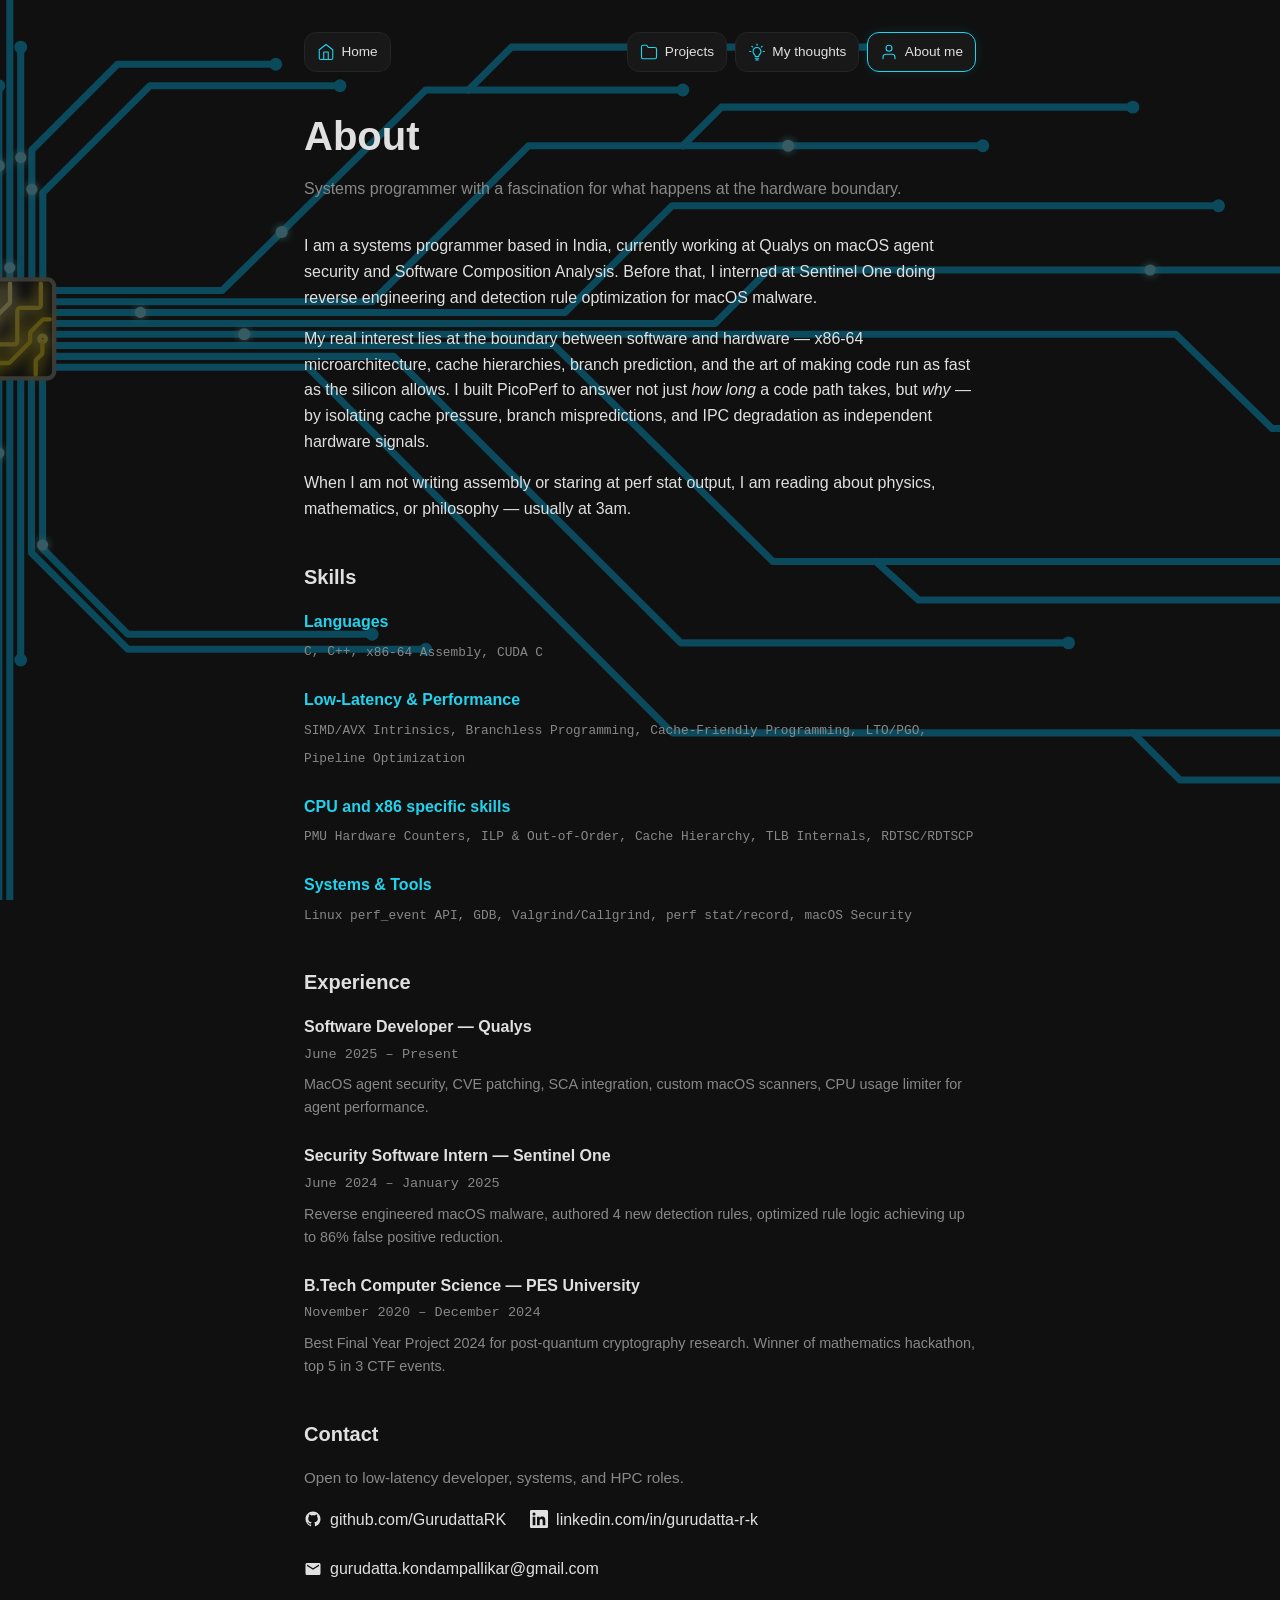
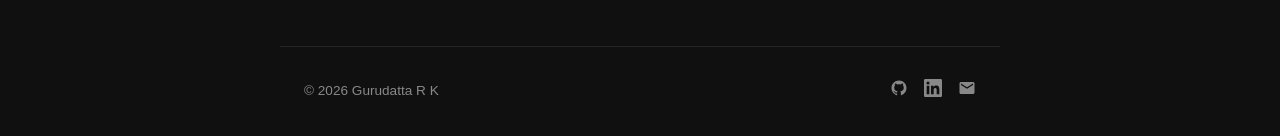
==== commit f56e87b8: "icon and button re-design" ====
--- a/about.html
+++ b/about.html
@@ -9,12 +9,25 @@
 <link rel="icon" href="data:image/svg+xml,%3Csvg xmlns='http://www.w3.org/2000/svg' viewBox='0 0 100 100'%3E%3Ctext y='.9em' font-size='90'%3E%E2%9A%A1%3C/text%3E%3C/svg%3E">
 </head>
 <body>
+<object class="circuit-bg" data="assets/circuit.svg" type="image/svg+xml"></object>
 <nav class="a1">
-  <a href="index.html" class="name">Gurudatta R K</a>
+  <a href="index.html" class="squircle nav-squircle">
+    <svg viewBox="0 0 24 24" xmlns="http://www.w3.org/2000/svg"><path d="M3 9l9-7 9 7v11a2 2 0 01-2 2H5a2 2 0 01-2-2z" stroke-linecap="round" stroke-linejoin="round"/><path d="M9 22V12h6v10" stroke-linecap="round" stroke-linejoin="round"/></svg>
+    <span>Home</span>
+  </a>
   <div class="links">
-    <a href="projects.html">Projects</a>
-    <a href="thoughts.html">Thoughts</a>
-    <a href="about.html" class="active">About</a>
+    <a href="projects.html" class="squircle nav-squircle">
+      <svg viewBox="0 0 24 24" xmlns="http://www.w3.org/2000/svg"><path d="M22 19a2 2 0 01-2 2H4a2 2 0 01-2-2V5a2 2 0 012-2h5l2 3h9a2 2 0 012 2z" stroke-linecap="round" stroke-linejoin="round"/></svg>
+      <span>Projects</span>
+    </a>
+    <a href="thoughts.html" class="squircle nav-squircle">
+      <svg viewBox="0 0 32 32" xmlns="http://www.w3.org/2000/svg" class="bulb"><path d="M16,7a8.36,8.36,0,0,0-8,8,8.4,8.4,0,0,0,2.29,5.7A4.56,4.56,0,0,1,12,24a1,1,0,0,0,1,1h6a1,1,0,0,0,1-1,4.46,4.46,0,0,1,1.69-3.28A7.87,7.87,0,0,0,24,15a8.17,8.17,0,0,0-2.44-5.83A7.67,7.67,0,0,0,16,7Zm4.34,12.28A6.87,6.87,0,0,0,18.09,23H13.91a7,7,0,0,0-2.2-3.71A6.41,6.41,0,0,1,10,15a6.29,6.29,0,0,1,6-6,5.63,5.63,0,0,1,4.13,1.6A6.16,6.16,0,0,1,22,15,5.93,5.93,0,0,1,20.31,19.28Z"/><path d="M19,26H13a1,1,0,0,0,0,2h6a1,1,0,0,0,0-2Z"/><path d="M18,29H14a1,1,0,0,0,0,2h4a1,1,0,0,0,0-2Z"/><path d="M16,5a1,1,0,0,0,1-1V2a1,1,0,0,0-2,0V4A1,1,0,0,0,16,5Z"/><path d="M5,14H3a1,1,0,0,0,0,2H5a1,1,0,0,0,0-2Z"/><path d="M29,14H27a1,1,0,0,0,0,2h2a1,1,0,0,0,0-2Z"/><path d="M25.9,5.1a1,1,0,0,0-1.41,0L23.07,6.51a1,1,0,0,0,0,1.42,1,1,0,0,0,.71.29,1,1,0,0,0,.71-.29L25.9,6.51A1,1,0,0,0,25.9,5.1Z"/><path d="M8.93,7.93a1,1,0,0,0,0-1.42L7.51,5.1A1,1,0,0,0,6.1,6.51L7.51,7.93a1,1,0,0,0,.71.29A1,1,0,0,0,8.93,7.93Z"/></svg>
+      <span>My thoughts</span>
+    </a>
+    <a href="about.html" class="squircle nav-squircle active">
+      <svg viewBox="0 0 24 24" xmlns="http://www.w3.org/2000/svg"><path d="M20 21v-2a4 4 0 00-4-4H8a4 4 0 00-4 4v2" stroke-linecap="round" stroke-linejoin="round"/><circle cx="12" cy="7" r="4"/></svg>
+      <span>About me</span>
+    </a>
   </div>
 </nav>
 
@@ -22,383 +35,6 @@
   <h1 class="page-title a1">About</h1>
   <p class="page-sub a2">Systems programmer with a fascination for what happens at the hardware boundary.</p>
 
-  <svg class="circuit-bg" xmlns="http://www.w3.org/2000/svg" shape-rendering="geometricPrecision" text-rendering="geometricPrecision" viewBox="0 0 900 420" preserveAspectRatio="xMidYMid slice">
-  <defs>
-    <linearGradient id="CPU-body-border-fill" x1="39.2" x2="114.5" y1="-23" y2="166.4" gradientUnits="userSpaceOnUse">
-      <stop offset="37%" stop-color="#555555"/>
-      <stop offset="100%" stop-color="#111111"/>
-    </linearGradient>
-    <linearGradient id="CPU-body-inside-fill" x1="174.8" x2="-16.2" y1="271.7" y2="374.8" gradientUnits="userSpaceOnUse">
-      <stop offset="2%" stop-color="#111111"/>
-      <stop offset="100%" stop-color="#111111"/>
-    </linearGradient>
-    <filter id="electron-glow" x="-200%" y="-200%" width="500%" height="500%">
-      <feGaussianBlur stdDeviation="2" result="blur"/>
-      <feMerge><feMergeNode in="blur"/><feMergeNode in="SourceGraphic"/></feMerge>
-    </filter>
-    <filter id="cpu-glow" x="-40%" y="-40%" width="180%" height="180%">
-      <feGaussianBlur stdDeviation="3" result="blur1"/>
-      <feGaussianBlur stdDeviation="1.2" result="blur2"/>
-      <feMerge><feMergeNode in="blur1"/><feMergeNode in="blur2"/><feMergeNode in="SourceGraphic"/></feMerge>
-    </filter>
-  </defs>
-
-  <!-- LEFT WIRES -->
-  <g fill="none" stroke="#00B7EB" stroke-linecap="round" stroke-linejoin="round" stroke-width="3.3">
-    <path d="M129.8 135.6 H100 L64 99.6 V -100"/>
-    <path d="M129.8 140.7 H80 L35 95.7 V -100"/>
-    <path d="M129.8 145.8 H55 L17 107.8 H0"/>
-    <path d="M129.8 151 H30"/>
-    <path d="M129.8 156.1 H50"/>
-    <path d="M129.8 161.2 H92 L52 201.2 H0"/>
-    <path d="M129.8 166.2 H105 L60 211.2 H0"/>
-    <path d="M129.8 171.4 H112 L62 221.4 H0"/>
-  </g>
-  <g fill="#00B7EB">
-    <circle cx="30" cy="151" r="3.5"/>
-    <circle cx="50" cy="156.1" r="3.5"/>
-  </g>
-
-  <!-- TOP WIRES -->
-  <g fill="none" stroke="#00B7EB" stroke-linecap="round" stroke-linejoin="round" stroke-width="3.3">
-    <path d="M135.5 128.7 V100 L80 45 V20"/>
-    <path d="M140.7 128.7 V85 L100.7 45 V -100"/>
-    <path d="M145.7 128.7 V60 L110.7 25 V -100"/>
-    <path d="M150.8 128.7 V40"/>
-    <path d="M155.9 128.7 V -100"/>
-    <path d="M161 128.7 V22"/>
-    <path d="M166.2 128.7 V70 L206.2 30 H280"/>
-    <path d="M171.3 128.7 V90 L221.3 40 H310"/>
-  </g>
-  <g fill="#00B7EB">
-    <circle cx="150.8" cy="40" r="3.5"/>
-    <circle cx="161" cy="22" r="3.5"/>
-    <circle cx="80" cy="20" r="3.5"/>
-    <circle cx="280" cy="30" r="3.5"/>
-    <circle cx="310" cy="40" r="3.5"/>
-  </g>
-
-  <!-- BOTTOM WIRES -->
-  <g fill="none" stroke="#00B7EB" stroke-linecap="round" stroke-linejoin="round" stroke-width="3.3">
-    <path d="M135.4 178 V220 L95.4 260 H0"/>
-    <path d="M140.5 178 V242 L105.5 277 H0"/>
-    <path d="M145.6 178 V290"/>
-    <path d="M150.8 178 V1420"/>
-    <path d="M155.9 178 V1420"/>
-    <path d="M161 178 V308"/>
-    <path d="M166 178 V258 L211 303 H350"/>
-    <path d="M171.2 178 V256 L211 296 H325"/>
-  </g>
-  <g fill="#00B7EB">
-    <circle cx="145.6" cy="290" r="3.5"/>
-    <circle cx="161" cy="308" r="3.5"/>
-    <circle cx="325" cy="296" r="3.5"/>
-    <circle cx="350" cy="303" r="3.5"/>
-  </g>
-
-  <!-- RIGHT WIRES UPPER -->
-  <g fill="none" stroke="#00B7EB" stroke-linecap="round" stroke-linejoin="round" stroke-width="3.3">
-    <path d="M177 135.6 H255 L350 42 H470"/>
-    <path d="M370 42 L390 22 H560"/>
-    <path d="M177 140.8 H325 L398 68 H610"/>
-    <path d="M470 68 L488 50 H680"/>
-    <path d="M177 145.8 H415 L465 96 H720"/>
-    <path d="M177 151 H485 L510 126 H840"/>
-  </g>
-  <g fill="#00B7EB">
-    <circle cx="470" cy="42" r="3.5"/>
-    <circle cx="560" cy="22" r="3.5"/>
-    <circle cx="610" cy="68" r="3.5"/>
-    <circle cx="680" cy="50" r="3.5"/>
-    <circle cx="720" cy="96" r="3.5"/>
-    <circle cx="840" cy="126" r="3.5"/>
-  </g>
-
-  <!-- RIGHT WIRES LOWER -->
-  <g fill="none" stroke="#00B7EB" stroke-linecap="round" stroke-linejoin="round" stroke-width="3.3">
-    <path d="M177 156 H700 L745 200 H810"/>
-    <path d="M177 161.2 H410 L512 262 H790"/>
-    <path d="M560 262 L580 280 H1140"/>
-    <path d="M177 166.3 H335 L469 300 H650"/>
-    <path d="M177 171.4 H295 L465 342 H850"/>
-    <path d="M680 342 L702 364 H800"/>
-  </g>
-  <g fill="#00B7EB">
-    <circle cx="810" cy="200" r="3.5"/>
-    <circle cx="790" cy="262" r="3.5"/>
-    <circle cx="650" cy="300" r="3.5"/>
-    <circle cx="850" cy="342" r="3.5"/>
-    <circle cx="800" cy="364" r="3.5"/>
-  </g>
-
-  <!-- CPU CHIP -->
-  <g id="cpu">
-    <g id="cpu_internal_circuit">
-      <path fill="url(#CPU-body-border-fill)" d="M129.4 133.6c0-2.3 2-4.2 4.2-4.2h39.8c2.3 0 4.2 2 4.2 4.2v39.8c0 2.3-2 4.2-4.2 4.2h-39.8a4.2 4.2 0 0 1-4.2-4.2v-39.8z"/>
-      <path fill="url(#CPU-body-inside-fill)" d="M173.4 131.4c1.2 0 2.2 1 2.2 2.2v39.8c0 1.2-1 2.2-2.2 2.2h-39.8c-1.2 0-2.2-1-2.2-2.2v-39.8c0-1.2 1-2.2 2.2-2.2h39.8z"/>
-      <g filter="url(#cpu-glow)">
-        <path fill="none" stroke="#eace19" stroke-linecap="round" stroke-miterlimit="10" stroke-width="2" d="M130.6 144.7h7a1.4 1.4 0 0 0 1.3-1.3v-3.2a1.4 1.4 0 0 1 1.3-1.3h6.4a1.4 1.4 0 0 0 1.3-1.4v-7">
-          <animate attributeName="stroke" values="#eace19;#fff59d;#ffe600;#fff8b0;#eace19" dur="5s" repeatCount="indefinite"/>
-        </path>
-        <path fill="none" stroke="#eace19" stroke-linecap="round" stroke-miterlimit="10" stroke-width="2" d="M156 130.6v8.9c0 .3-.2.6-.4.9l-6.5 6.8">
-          <animate attributeName="stroke" values="#eace19;#fff59d;#ffe600;#fff8b0;#eace19" dur="5s" begin="0.3s" repeatCount="indefinite"/>
-        </path>
-        <path fill="none" stroke="#eace19" stroke-linecap="round" stroke-miterlimit="10" stroke-width="2" d="M143.9 149.7a3.2 3.2 0 1 1 6.4 0 3.2 3.2 0 0 1-6.4 0z">
-          <animate attributeName="stroke" values="#eace19;#fff59d;#ffe600;#fff8b0;#eace19" dur="5s" begin="0.6s" repeatCount="indefinite"/>
-        </path>
-        <path fill="none" stroke="#eace19" stroke-linecap="round" stroke-miterlimit="10" stroke-width="2" d="M169.7 158.1a1.5 1.5 0 1 1 3 0 1.5 1.5 0 0 1-3 0z">
-          <animate attributeName="stroke" values="#eace19;#fff59d;#ffe600;#fff8b0;#eace19" dur="5s" begin="0.9s" repeatCount="indefinite"/>
-        </path>
-        <path fill="none" stroke="#eace19" stroke-linecap="round" stroke-miterlimit="10" stroke-width="2" d="M130.6 153.6h5.4a1.4 1.4 0 0 1 1.4 1.4v2.7a1.4 1.4 0 0 0 1.3 1.3H158a1.4 1.4 0 0 0 1.4-1.3v-14.3a1.4 1.4 0 0 1 1.3-1.4h8.4c.7 0 1.3-.6 1.3-1.3v-10">
-          <animate attributeName="stroke" values="#eace19;#fff59d;#ffe600;#fff8b0;#eace19" dur="5s" begin="1.2s" repeatCount="indefinite"/>
-        </path>
-        <path fill="none" stroke="#eace19" stroke-linecap="round" stroke-miterlimit="10" stroke-width="2" d="M176.4 151H172c-.3 0-.7.1-1 .4l-5.2 5.3c-.2.2-.4.6-.4 1v3.4c0 .3 0 .7-.4.9l-9 9c-.2.2-.6.4-.9.4h-5.4c-.7 0-1.3.5-1.3 1.3v4.2">
-          <animate attributeName="stroke" values="#eace19;#fff59d;#ffe600;#fff8b0;#eace19" dur="5s" begin="1.5s" repeatCount="indefinite"/>
-        </path>
-        <path fill="none" stroke="#eace19" stroke-linecap="round" stroke-miterlimit="10" stroke-width="2" d="M132.4 176.2l9.2-9.2">
-          <animate attributeName="stroke" values="#eace19;#fff59d;#ffe600;#fff8b0;#eace19" dur="5s" begin="1.8s" repeatCount="indefinite"/>
-        </path>
-        <path fill="none" stroke="#eace19" stroke-linecap="round" stroke-miterlimit="10" stroke-width="2" d="M140.9 165.3a2.4 2.4 0 1 1 4.8 0 2.4 2.4 0 0 1-4.8 0z">
-          <animate attributeName="stroke" values="#eace19;#fff59d;#ffe600;#fff8b0;#eace19" dur="5s" begin="2.1s" repeatCount="indefinite"/>
-        </path>
-        <path fill="none" stroke="#eace19" stroke-linecap="round" stroke-miterlimit="10" stroke-width="2" d="M168 176.2v-6c0-.3 0-.7.3-1l2.4-2.4c.3-.2.4-.6.4-1V160">
-          <animate attributeName="stroke" values="#eace19;#fff59d;#ffe600;#fff8b0;#eace19" dur="10s" begin="2.4s" repeatCount="indefinite"/>
-        </path>
-      </g>
-    </g>
-  </g>
-
-  <!-- ═══════════════════════════════════════════════════════════ -->
-  <!-- ELECTRON PATHS — all clamped to visible viewBox 0 0 900 420 -->
-  <!-- Paths that go off-screen in original traces are trimmed     -->
-  <!-- to the viewBox edge so electrons never leave visible area.  -->
-  <!-- ═══════════════════════════════════════════════════════════ -->
-
-  <!-- LEFT wire L1  (y=135.6): trace is M129.8 135.6 H100 L64 99.6 V-100
-       Electron travels inward: start at y=0 (top edge clamp), go down to (64,99.6), diagonal to (100,135.6), then H to CPU -->
-  <path id="eL1" d="M64 0 V99.6 L100 135.6 H129.8" fill="none"/>
-  <circle r="2.8" fill="#7ee8ff" filter="url(#electron-glow)">
-    <animateMotion dur="3.2s" repeatCount="indefinite" begin="0s"><mpath href="#eL1"/></animateMotion>
-  </circle>
-
-  <!-- LEFT wire L2  (y=140.7): trace is M129.8 140.7 H80 L35 95.7 V-100
-       Electron: start at y=0, go down to (35,95.7), diagonal to (80,140.7), then H to CPU -->
-  <path id="eL2" d="M35 0 V95.7 L80 140.7 H129.8" fill="none"/>
-  <circle r="2.6" fill="#7ee8ff" filter="url(#electron-glow)">
-    <animateMotion dur="3.5s" repeatCount="indefinite" begin="0.8s"><mpath href="#eL2"/></animateMotion>
-  </circle>
-
-  <!-- LEFT wire L3  (y=145.8): trace is M129.8 145.8 H55 L17 107.8 H0
-       Electron: start at x=0,y=107.8, go right to (17,107.8), diagonal to (55,145.8), then H to CPU -->
-  <path id="eL3" d="M0 107.8 H17 L55 145.8 H129.8" fill="none"/>
-  <circle r="2.6" fill="#7ee8ff" filter="url(#electron-glow)">
-    <animateMotion dur="2.8s" repeatCount="indefinite" begin="1.4s"><mpath href="#eL3"/></animateMotion>
-  </circle>
-
-  <!-- LEFT wire L4  (y=151): solder dot x=30 → CPU -->
-  <path id="eL4" d="M30 151 H129.8" fill="none"/>
-  <circle r="2.8" fill="#7ee8ff" filter="url(#electron-glow)">
-    <animateMotion dur="2.2s" repeatCount="indefinite" begin="0.4s"><mpath href="#eL4"/></animateMotion>
-  </circle>
-
-  <!-- LEFT wire L5  (y=156.1): solder dot x=50 → CPU -->
-  <path id="eL5" d="M50 156.1 H129.8" fill="none"/>
-  <circle r="2.6" fill="#7ee8ff" filter="url(#electron-glow)">
-    <animateMotion dur="2.0s" repeatCount="indefinite" begin="1.9s"><mpath href="#eL5"/></animateMotion>
-  </circle>
-
-  <!-- LEFT wire L6  (y=161.2): CPU → x=0 (left edge) -->
-  <path id="eL6" d="M129.8 161.2 H92 L52 201.2 H0" fill="none"/>
-  <circle r="2.8" fill="#7ee8ff" filter="url(#electron-glow)">
-    <animateMotion dur="3.0s" repeatCount="indefinite" begin="0.9s"><mpath href="#eL6"/></animateMotion>
-  </circle>
-
-  <!-- LEFT wire L7  (y=166.2): CPU → x=0 -->
-  <path id="eL7" d="M129.8 166.2 H105 L60 211.2 H0" fill="none"/>
-  <circle r="2.6" fill="#7ee8ff" filter="url(#electron-glow)">
-    <animateMotion dur="3.3s" repeatCount="indefinite" begin="2.2s"><mpath href="#eL7"/></animateMotion>
-  </circle>
-
-  <!-- LEFT wire L8  (y=171.4): CPU → x=0 -->
-  <path id="eL8" d="M129.8 171.4 H112 L62 221.4 H0" fill="none"/>
-  <circle r="2.6" fill="#7ee8ff" filter="url(#electron-glow)">
-    <animateMotion dur="3.1s" repeatCount="indefinite" begin="1.5s"><mpath href="#eL8"/></animateMotion>
-  </circle>
-
-  <!-- TOP wire T1  (y=135.5 pin): CPU → solder dot x=80,y=20 (in-bounds) -->
-  <path id="eT1" d="M135.5 128.7 V100 L80 45 V20" fill="none"/>
-  <circle r="2.8" fill="#7ee8ff" filter="url(#electron-glow)">
-    <animateMotion dur="3.4s" repeatCount="indefinite" begin="0.3s"><mpath href="#eT1"/></animateMotion>
-  </circle>
-
-  <!-- TOP wire T2  (y=140.7): CPU → top; trace goes to y=-100, clamp to y=0 -->
-  <path id="eT2" d="M140.7 128.7 V85 L100.7 45 V0" fill="none"/>
-  <circle r="2.6" fill="#7ee8ff" filter="url(#electron-glow)">
-    <animateMotion dur="3.0s" repeatCount="indefinite" begin="1.1s"><mpath href="#eT2"/></animateMotion>
-  </circle>
-
-  <!-- TOP wire T3  (y=145.7): CPU → top; clamp to y=0 -->
-  <path id="eT3" d="M145.7 128.7 V60 L110.7 25 V0" fill="none"/>
-  <circle r="2.6" fill="#7ee8ff" filter="url(#electron-glow)">
-    <animateMotion dur="2.7s" repeatCount="indefinite" begin="2.0s"><mpath href="#eT3"/></animateMotion>
-  </circle>
-
-  <!-- TOP wire T4  (y=150.8): solder dot y=40 → CPU -->
-  <path id="eT4" d="M150.8 40 V128.7" fill="none"/>
-  <circle r="2.8" fill="#7ee8ff" filter="url(#electron-glow)">
-    <animateMotion dur="2.1s" repeatCount="indefinite" begin="0.6s"><mpath href="#eT4"/></animateMotion>
-  </circle>
-
-  <!-- TOP wire T5  (y=155.9): CPU → clamp to y=0 (goes to y=-100 originally) -->
-  <path id="eT5" d="M155.9 128.7 V0" fill="none"/>
-  <circle r="2.6" fill="#7ee8ff" filter="url(#electron-glow)">
-    <animateMotion dur="2.8s" repeatCount="indefinite" begin="1.4s"><mpath href="#eT5"/></animateMotion>
-  </circle>
-
-  <!-- TOP wire T6  (y=161): CPU → solder dot y=22 -->
-  <path id="eT6" d="M161 128.7 V22" fill="none"/>
-  <circle r="2.6" fill="#7ee8ff" filter="url(#electron-glow)">
-    <animateMotion dur="1.9s" repeatCount="indefinite" begin="0.5s"><mpath href="#eT6"/></animateMotion>
-  </circle>
-
-  <!-- TOP wire T7  (y=166.2): CPU → solder dot x=280,y=30 -->
-  <path id="eT7" d="M166.2 128.7 V70 L206.2 30 H280" fill="none"/>
-  <circle r="2.6" fill="#7ee8ff" filter="url(#electron-glow)">
-    <animateMotion dur="3.2s" repeatCount="indefinite" begin="0.8s"><mpath href="#eT7"/></animateMotion>
-  </circle>
-
-  <!-- TOP wire T8  (y=171.3): CPU → solder dot x=310,y=40 -->
-  <path id="eT8" d="M171.3 128.7 V90 L221.3 40 H310" fill="none"/>
-  <circle r="2.6" fill="#7ee8ff" filter="url(#electron-glow)">
-    <animateMotion dur="3.5s" repeatCount="indefinite" begin="2.5s"><mpath href="#eT8"/></animateMotion>
-  </circle>
-
-  <!-- BOTTOM wire B1  (y=135.4): CPU → x=0 -->
-  <path id="eB1" d="M135.4 178 V220 L95.4 260 H0" fill="none"/>
-  <circle r="2.8" fill="#7ee8ff" filter="url(#electron-glow)">
-    <animateMotion dur="3.6s" repeatCount="indefinite" begin="0.2s"><mpath href="#eB1"/></animateMotion>
-  </circle>
-
-  <!-- BOTTOM wire B2  (y=140.5): CPU → x=0 -->
-  <path id="eB2" d="M140.5 178 V242 L105.5 277 H0" fill="none"/>
-  <circle r="2.6" fill="#7ee8ff" filter="url(#electron-glow)">
-    <animateMotion dur="3.8s" repeatCount="indefinite" begin="1.3s"><mpath href="#eB2"/></animateMotion>
-  </circle>
-
-  <!-- BOTTOM wire B3  (y=145.6): CPU → solder dot y=290 (in-bounds) -->
-  <path id="eB3" d="M145.6 178 V290" fill="none"/>
-  <circle r="2.6" fill="#7ee8ff" filter="url(#electron-glow)">
-    <animateMotion dur="2.4s" repeatCount="indefinite" begin="0.7s"><mpath href="#eB3"/></animateMotion>
-  </circle>
-
-  <!-- BOTTOM wire B4  (y=150.8 & 155.9): these go to y=1420, way off screen.
-       Clip to y=420 (bottom edge of viewBox). -->
-  <path id="eB4" d="M150.8 178 V420" fill="none"/>
-  <circle r="2.6" fill="#7ee8ff" filter="url(#electron-glow)">
-    <animateMotion dur="3.5s" repeatCount="indefinite" begin="1.0s"><mpath href="#eB4"/></animateMotion>
-  </circle>
-
-  <path id="eB5" d="M155.9 178 V420" fill="none"/>
-  <circle r="2.6" fill="#7ee8ff" filter="url(#electron-glow)">
-    <animateMotion dur="3.8s" repeatCount="indefinite" begin="2.3s"><mpath href="#eB5"/></animateMotion>
-  </circle>
-
-  <!-- BOTTOM wire B6  (y=161): CPU → solder dot y=308 -->
-  <path id="eB6" d="M161 178 V308" fill="none"/>
-  <circle r="2.6" fill="#7ee8ff" filter="url(#electron-glow)">
-    <animateMotion dur="2.6s" repeatCount="indefinite" begin="2.0s"><mpath href="#eB6"/></animateMotion>
-  </circle>
-
-  <!-- BOTTOM wire B7  (y=166): CPU → solder dot x=350,y=303 -->
-  <path id="eB7" d="M166 178 V258 L211 303 H350" fill="none"/>
-  <circle r="2.6" fill="#7ee8ff" filter="url(#electron-glow)">
-    <animateMotion dur="3.4s" repeatCount="indefinite" begin="1.7s"><mpath href="#eB7"/></animateMotion>
-  </circle>
-
-  <!-- BOTTOM wire B8  (y=171.2): CPU → solder dot x=325,y=296 -->
-  <path id="eB8" d="M171.2 178 V256 L211 296 H325" fill="none"/>
-  <circle r="2.6" fill="#7ee8ff" filter="url(#electron-glow)">
-    <animateMotion dur="3.2s" repeatCount="indefinite" begin="0.5s"><mpath href="#eB8"/></animateMotion>
-  </circle>
-
-  <!-- RIGHT side wires — strictly unidirectional, alternating per wire:
-       ODD  wires (R1, R3, R5, R7): CPU → solder dot (outward)
-       EVEN wires (R2, R4, R6, R8): solder dot → CPU (inward)
-       Branch sub-wires always match their parent wire's direction. -->
-
-  <!-- R1 (y=135.6) OUTWARD — CPU → dot (470,42) -->
-  <path id="eR1" d="M177 135.6 H255 L350 42 H470" fill="none"/>
-  <circle r="2.8" fill="#7ee8ff" filter="url(#electron-glow)">
-    <animateMotion dur="4.2s" repeatCount="indefinite" begin="0s"><mpath href="#eR1"/></animateMotion>
-  </circle>
-
-  <!-- R1b (branch) OUTWARD — junction (370,42) → dot (560,22) -->
-  <path id="eR1b" d="M370 42 L390 22 H560" fill="none"/>
-  <circle r="2.4" fill="#7ee8ff" filter="url(#electron-glow)">
-    <animateMotion dur="2.8s" repeatCount="indefinite" begin="1.9s"><mpath href="#eR1b"/></animateMotion>
-  </circle>
-
-  <!-- R2 (y=140.8) INWARD — dot (610,68) → CPU -->
-  <path id="eR2" d="M610 68 H398 L325 140.8 H177" fill="none"/>
-  <circle r="2.8" fill="#7ee8ff" filter="url(#electron-glow)">
-    <animateMotion dur="4.5s" repeatCount="indefinite" begin="0.6s"><mpath href="#eR2"/></animateMotion>
-  </circle>
-
-  <!-- R2b (branch) INWARD — dot (680,50) → junction (470,68) -->
-  <path id="eR2b" d="M680 50 H488 L470 68" fill="none"/>
-  <circle r="2.4" fill="#7ee8ff" filter="url(#electron-glow)">
-    <animateMotion dur="2.6s" repeatCount="indefinite" begin="2.4s"><mpath href="#eR2b"/></animateMotion>
-  </circle>
-
-  <!-- R3 (y=145.8) OUTWARD — CPU → dot (720,96) -->
-  <path id="eR3" d="M177 145.8 H415 L465 96 H720" fill="none"/>
-  <circle r="2.6" fill="#7ee8ff" filter="url(#electron-glow)">
-    <animateMotion dur="4.0s" repeatCount="indefinite" begin="1.2s"><mpath href="#eR3"/></animateMotion>
-  </circle>
-
-  <!-- R4 (y=151) INWARD — dot (840,126) → CPU -->
-  <path id="eR4" d="M840 126 H510 L485 151 H177" fill="none"/>
-  <circle r="2.6" fill="#7ee8ff" filter="url(#electron-glow)">
-    <animateMotion dur="4.8s" repeatCount="indefinite" begin="0.4s"><mpath href="#eR4"/></animateMotion>
-  </circle>
-
-  <!-- R5 (y=156) OUTWARD — CPU → dot (810,200) -->
-  <path id="eR5" d="M177 156 H700 L745 200 H810" fill="none"/>
-  <circle r="2.8" fill="#7ee8ff" filter="url(#electron-glow)">
-    <animateMotion dur="4.3s" repeatCount="indefinite" begin="0.9s"><mpath href="#eR5"/></animateMotion>
-  </circle>
-
-  <!-- R6 (y=161.2) INWARD — dot (790,262) → CPU -->
-  <path id="eR6" d="M790 262 H512 L410 161.2 H177" fill="none"/>
-  <circle r="2.6" fill="#7ee8ff" filter="url(#electron-glow)">
-    <animateMotion dur="4.0s" repeatCount="indefinite" begin="1.6s"><mpath href="#eR6"/></animateMotion>
-  </circle>
-
-  <!-- R6b (branch) INWARD — right edge (900,280) → junction (560,262) -->
-  <path id="eR6b" d="M900 280 H580 L560 262" fill="none"/>
-  <circle r="2.4" fill="#7ee8ff" filter="url(#electron-glow)">
-    <animateMotion dur="3.2s" repeatCount="indefinite" begin="3.1s"><mpath href="#eR6b"/></animateMotion>
-  </circle>
-
-  <!-- R7 (y=166.3) OUTWARD — CPU → dot (650,300) -->
-  <path id="eR7" d="M177 166.3 H335 L469 300 H650" fill="none"/>
-  <circle r="2.6" fill="#7ee8ff" filter="url(#electron-glow)">
-    <animateMotion dur="3.8s" repeatCount="indefinite" begin="2.2s"><mpath href="#eR7"/></animateMotion>
-  </circle>
-
-  <!-- R8 (y=171.4) INWARD — dot (850,342) → CPU -->
-  <path id="eR8" d="M850 342 H465 L295 171.4 H177" fill="none"/>
-  <circle r="2.6" fill="#7ee8ff" filter="url(#electron-glow)">
-    <animateMotion dur="4.5s" repeatCount="indefinite" begin="1.0s"><mpath href="#eR8"/></animateMotion>
-  </circle>
-
-  <!-- R8b (branch) INWARD — dot (800,364) → junction (680,342) -->
-  <path id="eR8b" d="M800 364 H702 L680 342" fill="none"/>
-  <circle r="2.4" fill="#7ee8ff" filter="url(#electron-glow)">
-    <animateMotion dur="2.6s" repeatCount="indefinite" begin="2.8s"><mpath href="#eR8b"/></animateMotion>
-  </circle>
-
-</svg>
 
   <section class="a3" style="margin-bottom:2.5rem">
     <p style="margin-bottom:1rem">I am a systems programmer based in India, currently working at Qualys on macOS agent security and Software Composition Analysis. Before that, I interned at Sentinel One doing reverse engineering and detection rule optimization for macOS malware.</p>
--- a/style.css
+++ b/style.css
@@ -34,7 +34,7 @@
 
 nav{display:flex;justify-content:space-between;align-items:center;max-width:var(--mw);margin:0 auto;padding:2rem var(--s)}
 nav a{color:var(--text);text-decoration:none;font-weight:500;font-size:.95rem}
-nav .links{display:flex;gap:1.5rem}
+nav .links{display:flex;gap:.5rem;align-items:center}
 nav .links a{position:relative}
 nav .links a::after{content:'';position:absolute;bottom:-2px;left:0;width:0;height:1px;background:var(--accent);transition:width .3s ease}
 nav .links a:hover::after,nav .links a.active::after{width:100%}
@@ -48,28 +48,24 @@
 .hi{font-size:1rem;color:var(--accent);font-family:var(--font-mono);margin-bottom:.25rem}
 .hero h1{font-size:clamp(2.5rem,5vw,4rem);font-weight:700;letter-spacing:-.02em;line-height:1.1;margin-bottom:.5rem}
 .hero .tagline{font-size:clamp(1rem,2vw,1.25rem);color:var(--muted);margin-bottom:1.5rem}
-.hero .cta{display:none}
 .squircle-grid{display:grid;grid-template-columns:repeat(3,1fr);gap:1rem;margin:2rem 0;max-width:480px;width:100%}
 .squircle{display:flex;flex-direction:column;align-items:center;justify-content:center;gap:.5rem;padding:1.5rem 1rem;background:var(--surface);border:1px solid var(--border);border-radius:20px;text-decoration:none;color:var(--text);transition:transform .2s ease,border-color .2s ease,box-shadow .2s ease}
 .squircle:hover{transform:translateY(-4px);border-color:var(--accent);box-shadow:0 0 24px var(--accent-dim)}
+.squircle.nav-squircle{padding:.5rem .75rem;border-radius:12px;flex-direction:row;gap:.4rem}
+.squircle.nav-squircle svg{width:18px;height:18px}
+.squircle.nav-squircle span{font-size:.85rem}
+nav .links .squircle::after{display:none}
+.squircle.nav-squircle.active{border-color:var(--accent);box-shadow:0 0 12px var(--accent-dim)}
 .squircle svg{width:28px;height:28px;fill:none;stroke:var(--accent);stroke-width:1.5}
+.squircle svg.bulb{fill:var(--accent);stroke:none}
 .squircle span{font-size:.8rem;font-weight:500}
 .email-row{display:flex;align-items:center;gap:.5rem;margin-top:1.5rem;color:var(--muted);font-size:.9rem}
 .email-row a{color:var(--accent);text-decoration:none}
 .email-row svg{width:18px;height:18px;fill:currentColor}
-.social-row{display:flex;gap:1.5rem;margin-top:1rem}
-.social-row a{color:var(--muted);transition:color .2s ease}
-.social-row a:hover{color:var(--accent)}
-.social-row svg{width:24px;height:24px;fill:currentColor}
 .linkedin-blue{color:var(--linkedin)!important}
 .linkedin-blue:hover{color:#4691d4!important}
 .tagline .norm{color:var(--muted);font-weight:400}
 .tagline .bold{color:var(--text);font-weight:700}
-.btn{display:inline-block;padding:.6rem 1.2rem;border-radius:var(--r);text-decoration:none;font-size:.9rem;font-weight:500;transition:transform .2s ease,box-shadow .2s ease}
-.btn-primary{background:var(--accent);color:var(--bg)}
-.btn-primary:hover{transform:translateY(-2px);box-shadow:0 0 20px rgba(34,211,238,.3)}
-.btn-secondary{border:1px solid var(--border);color:var(--text)}
-.btn-secondary:hover{border-color:var(--accent);box-shadow:0 0 20px var(--accent-dim)}
 
 footer{max-width:var(--mw);margin:0 auto;padding:2rem var(--s);border-top:1px solid var(--border);display:flex;justify-content:space-between;align-items:center;color:var(--muted);font-size:.85rem}
 footer .social{display:flex;gap:1rem}
@@ -78,8 +74,6 @@
 footer svg{width:18px;height:18px;fill:currentColor}
 
 .circuit-bg{position:fixed;top:0;left:0;width:100%;height:100%;pointer-events:none;z-index:-1;opacity:.35}
-.hex-bg{position:fixed;top:0;left:0;width:100%;height:100%;pointer-events:none;z-index:-1;opacity:.06}
-.wave-bg{position:fixed;top:0;left:0;width:100%;height:100%;pointer-events:none;z-index:-1;opacity:.28}
 .card{background:var(--surface);border:1px solid var(--border);border-radius:var(--r);padding:1.5rem;transition:transform .2s ease,box-shadow .2s ease,border-color .2s ease}
 .card:hover{transform:translateY(-4px);border-color:var(--accent);box-shadow:0 12px 40px rgba(34,211,238,.08)}
 .card h2{font-size:1.25rem;font-weight:600;margin-bottom:.5rem}
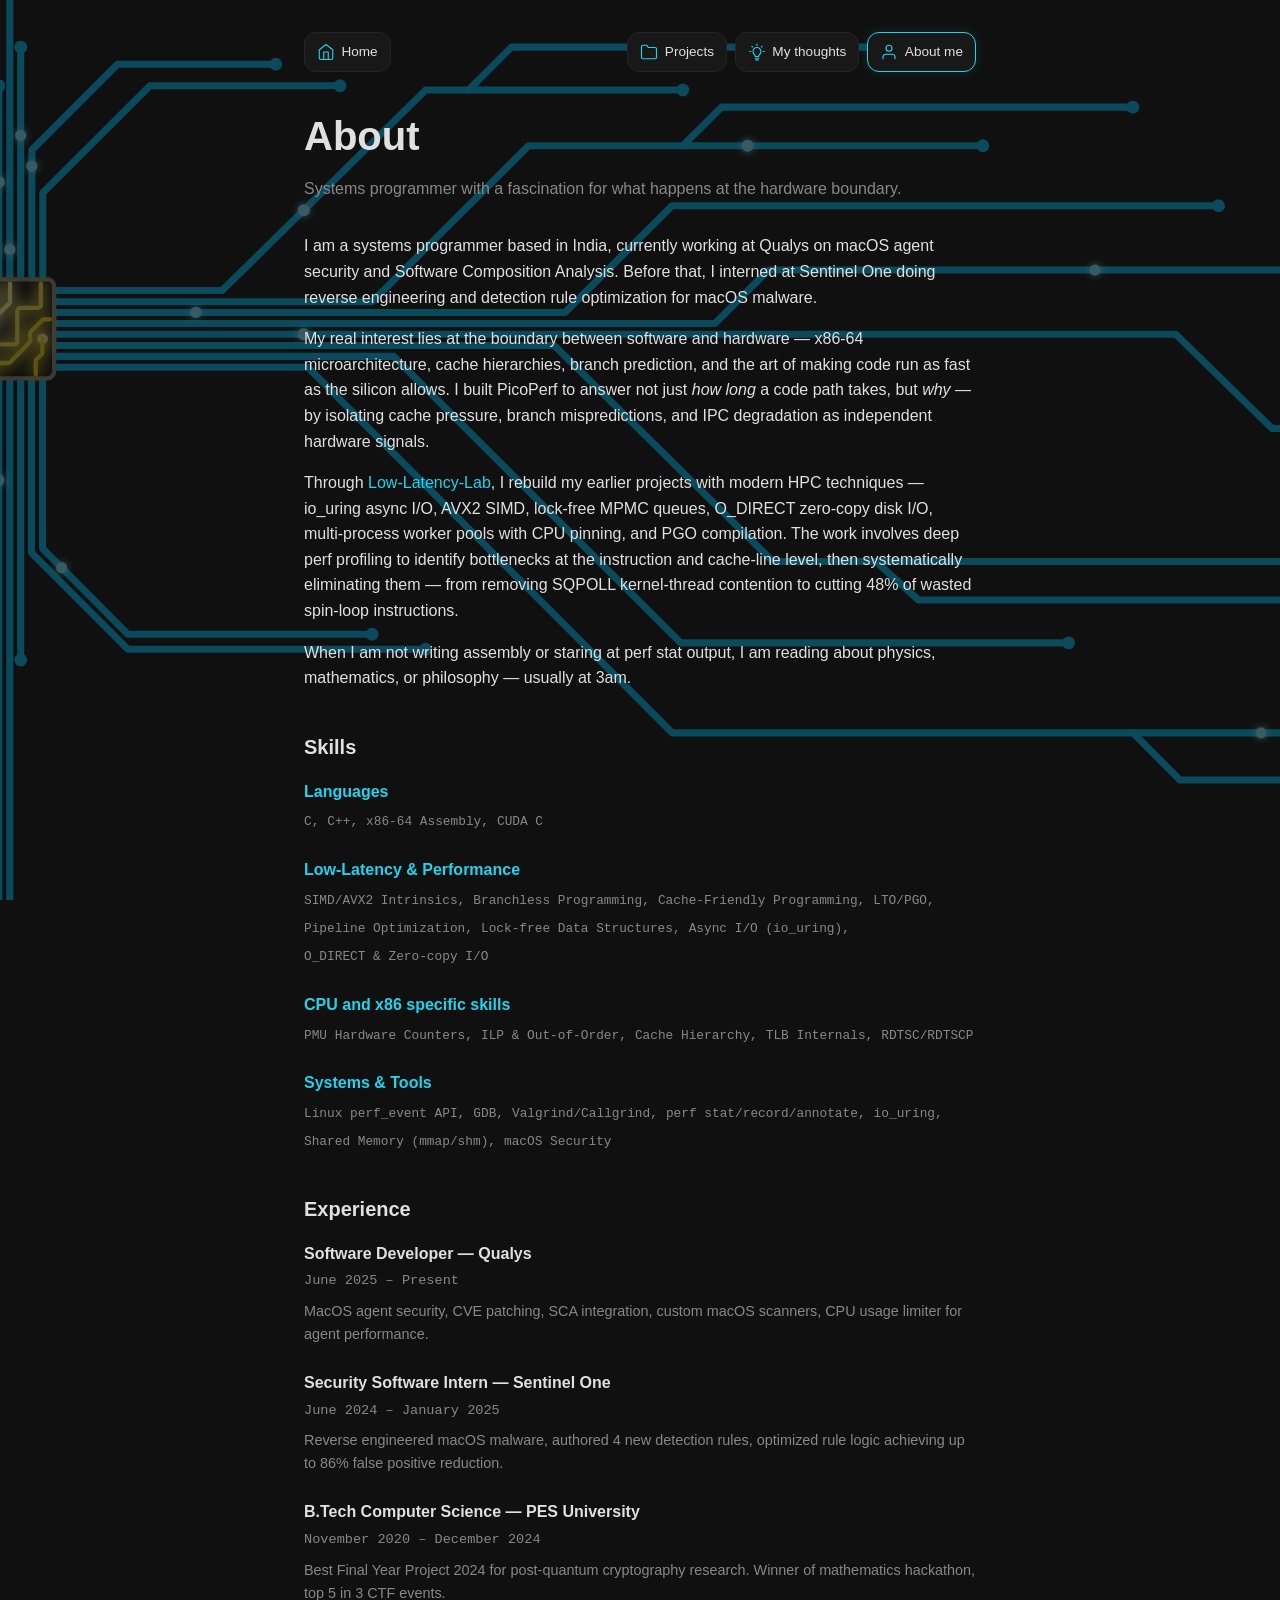
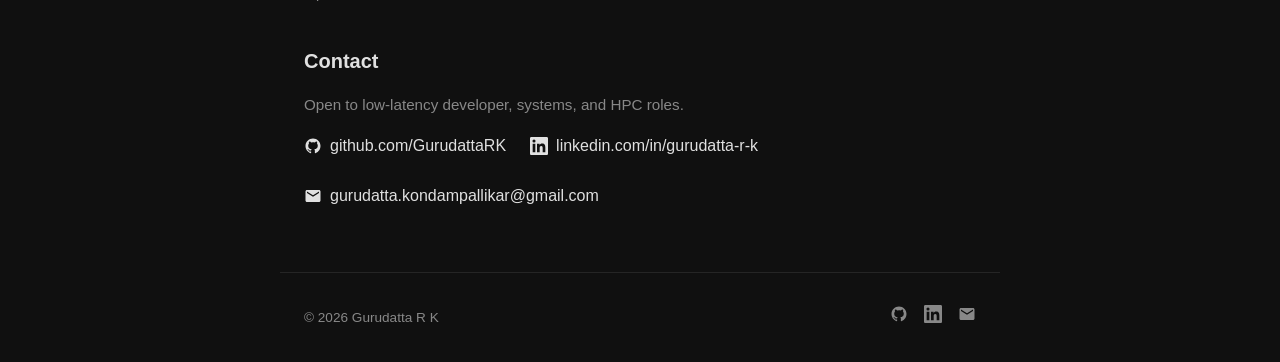
==== commit f2365af4: "Low latency labs update" ====
--- a/about.html
+++ b/about.html
@@ -1,118 +1,201 @@
 <!DOCTYPE html>
 <html lang="en">
+
 <head>
-<meta charset="UTF-8">
-<meta name="viewport" content="width=device-width, initial-scale=1">
-<meta name="description" content="About Gurudatta R K — systems programmer, low-latency engineer, and hardware performance enthusiast.">
-<title>About — Gurudatta R K</title>
-<link rel="stylesheet" href="style.css">
-<link rel="icon" href="data:image/svg+xml,%3Csvg xmlns='http://www.w3.org/2000/svg' viewBox='0 0 100 100'%3E%3Ctext y='.9em' font-size='90'%3E%E2%9A%A1%3C/text%3E%3C/svg%3E">
+  <meta charset="UTF-8">
+  <meta name="viewport" content="width=device-width, initial-scale=1">
+  <meta name="description"
+    content="About Gurudatta R K — systems programmer, low-latency engineer, and hardware performance enthusiast.">
+  <title>About — Gurudatta R K</title>
+  <link rel="stylesheet" href="style.css">
+  <link rel="icon"
+    href="data:image/svg+xml,%3Csvg xmlns='http://www.w3.org/2000/svg' viewBox='0 0 100 100'%3E%3Ctext y='.9em' font-size='90'%3E%E2%9A%A1%3C/text%3E%3C/svg%3E">
 </head>
+
 <body>
-<object class="circuit-bg" data="assets/circuit.svg" type="image/svg+xml"></object>
-<nav class="a1">
-  <a href="index.html" class="squircle nav-squircle">
-    <svg viewBox="0 0 24 24" xmlns="http://www.w3.org/2000/svg"><path d="M3 9l9-7 9 7v11a2 2 0 01-2 2H5a2 2 0 01-2-2z" stroke-linecap="round" stroke-linejoin="round"/><path d="M9 22V12h6v10" stroke-linecap="round" stroke-linejoin="round"/></svg>
-    <span>Home</span>
-  </a>
-  <div class="links">
-    <a href="projects.html" class="squircle nav-squircle">
-      <svg viewBox="0 0 24 24" xmlns="http://www.w3.org/2000/svg"><path d="M22 19a2 2 0 01-2 2H4a2 2 0 01-2-2V5a2 2 0 012-2h5l2 3h9a2 2 0 012 2z" stroke-linecap="round" stroke-linejoin="round"/></svg>
-      <span>Projects</span>
+  <object class="circuit-bg" data="assets/circuit.svg" type="image/svg+xml"></object>
+  <nav class="a1">
+    <a href="index.html" class="squircle nav-squircle">
+      <svg viewBox="0 0 24 24" xmlns="http://www.w3.org/2000/svg">
+        <path d="M3 9l9-7 9 7v11a2 2 0 01-2 2H5a2 2 0 01-2-2z" stroke-linecap="round" stroke-linejoin="round" />
+        <path d="M9 22V12h6v10" stroke-linecap="round" stroke-linejoin="round" />
+      </svg>
+      <span>Home</span>
     </a>
-    <a href="thoughts.html" class="squircle nav-squircle">
-      <svg viewBox="0 0 32 32" xmlns="http://www.w3.org/2000/svg" class="bulb"><path d="M16,7a8.36,8.36,0,0,0-8,8,8.4,8.4,0,0,0,2.29,5.7A4.56,4.56,0,0,1,12,24a1,1,0,0,0,1,1h6a1,1,0,0,0,1-1,4.46,4.46,0,0,1,1.69-3.28A7.87,7.87,0,0,0,24,15a8.17,8.17,0,0,0-2.44-5.83A7.67,7.67,0,0,0,16,7Zm4.34,12.28A6.87,6.87,0,0,0,18.09,23H13.91a7,7,0,0,0-2.2-3.71A6.41,6.41,0,0,1,10,15a6.29,6.29,0,0,1,6-6,5.63,5.63,0,0,1,4.13,1.6A6.16,6.16,0,0,1,22,15,5.93,5.93,0,0,1,20.31,19.28Z"/><path d="M19,26H13a1,1,0,0,0,0,2h6a1,1,0,0,0,0-2Z"/><path d="M18,29H14a1,1,0,0,0,0,2h4a1,1,0,0,0,0-2Z"/><path d="M16,5a1,1,0,0,0,1-1V2a1,1,0,0,0-2,0V4A1,1,0,0,0,16,5Z"/><path d="M5,14H3a1,1,0,0,0,0,2H5a1,1,0,0,0,0-2Z"/><path d="M29,14H27a1,1,0,0,0,0,2h2a1,1,0,0,0,0-2Z"/><path d="M25.9,5.1a1,1,0,0,0-1.41,0L23.07,6.51a1,1,0,0,0,0,1.42,1,1,0,0,0,.71.29,1,1,0,0,0,.71-.29L25.9,6.51A1,1,0,0,0,25.9,5.1Z"/><path d="M8.93,7.93a1,1,0,0,0,0-1.42L7.51,5.1A1,1,0,0,0,6.1,6.51L7.51,7.93a1,1,0,0,0,.71.29A1,1,0,0,0,8.93,7.93Z"/></svg>
-      <span>My thoughts</span>
-    </a>
-    <a href="about.html" class="squircle nav-squircle active">
-      <svg viewBox="0 0 24 24" xmlns="http://www.w3.org/2000/svg"><path d="M20 21v-2a4 4 0 00-4-4H8a4 4 0 00-4 4v2" stroke-linecap="round" stroke-linejoin="round"/><circle cx="12" cy="7" r="4"/></svg>
-      <span>About me</span>
-    </a>
-  </div>
-</nav>
-
-<main>
-  <h1 class="page-title a1">About</h1>
-  <p class="page-sub a2">Systems programmer with a fascination for what happens at the hardware boundary.</p>
-
-
-  <section class="a3" style="margin-bottom:2.5rem">
-    <p style="margin-bottom:1rem">I am a systems programmer based in India, currently working at Qualys on macOS agent security and Software Composition Analysis. Before that, I interned at Sentinel One doing reverse engineering and detection rule optimization for macOS malware.</p>
-    <p style="margin-bottom:1rem">My real interest lies at the boundary between software and hardware — x86-64 microarchitecture, cache hierarchies, branch prediction, and the art of making code run as fast as the silicon allows. I built PicoPerf to answer not just <em>how long</em> a code path takes, but <em>why</em> — by isolating cache pressure, branch mispredictions, and IPC degradation as independent hardware signals.</p>
-    <p>When I am not writing assembly or staring at perf stat output, I am reading about physics, mathematics, or philosophy — usually at 3am.</p>
-  </section>
-
-  <section class="a4" style="margin-bottom:2.5rem">
-    <h2 style="font-size:1.25rem;font-weight:600;margin-bottom:1rem">Skills</h2>
-    <div class="skills">
-      <div class="skill-group">
-        <h3>Languages</h3>
-        <ul><li>C,</li><li>C++,</li><li>x86-64 Assembly,</li><li>CUDA C</li></ul>
-      </div>
-      <div class="skill-group">
-        <h3>Low-Latency & Performance</h3>
-        <ul><li>SIMD/AVX Intrinsics,</li><li>Branchless Programming,</li><li>Cache-Friendly Programming,</li><li>LTO/PGO,</li><li>Pipeline Optimization</li></ul>
-      </div>
-      <div class="skill-group">
-        <h3>CPU and x86 specific skills</h3>
-        <ul><li>PMU Hardware Counters,</li><li>ILP & Out-of-Order,</li><li>Cache Hierarchy,</li><li>TLB Internals,</li><li>RDTSC/RDTSCP</li></ul>
-      </div>
-      <div class="skill-group">
-        <h3>Systems & Tools</h3>
-        <ul><li>Linux perf_event API,</li><li>GDB,</li><li>Valgrind/Callgrind,</li><li>perf stat/record,</li><li>macOS Security</li></ul>
-      </div>
+    <div class="links">
+      <a href="projects.html" class="squircle nav-squircle">
+        <svg viewBox="0 0 24 24" xmlns="http://www.w3.org/2000/svg">
+          <path d="M22 19a2 2 0 01-2 2H4a2 2 0 01-2-2V5a2 2 0 012-2h5l2 3h9a2 2 0 012 2z" stroke-linecap="round"
+            stroke-linejoin="round" />
+        </svg>
+        <span>Projects</span>
+      </a>
+      <a href="thoughts.html" class="squircle nav-squircle">
+        <svg viewBox="0 0 32 32" xmlns="http://www.w3.org/2000/svg" class="bulb">
+          <path
+            d="M16,7a8.36,8.36,0,0,0-8,8,8.4,8.4,0,0,0,2.29,5.7A4.56,4.56,0,0,1,12,24a1,1,0,0,0,1,1h6a1,1,0,0,0,1-1,4.46,4.46,0,0,1,1.69-3.28A7.87,7.87,0,0,0,24,15a8.17,8.17,0,0,0-2.44-5.83A7.67,7.67,0,0,0,16,7Zm4.34,12.28A6.87,6.87,0,0,0,18.09,23H13.91a7,7,0,0,0-2.2-3.71A6.41,6.41,0,0,1,10,15a6.29,6.29,0,0,1,6-6,5.63,5.63,0,0,1,4.13,1.6A6.16,6.16,0,0,1,22,15,5.93,5.93,0,0,1,20.31,19.28Z" />
+          <path d="M19,26H13a1,1,0,0,0,0,2h6a1,1,0,0,0,0-2Z" />
+          <path d="M18,29H14a1,1,0,0,0,0,2h4a1,1,0,0,0,0-2Z" />
+          <path d="M16,5a1,1,0,0,0,1-1V2a1,1,0,0,0-2,0V4A1,1,0,0,0,16,5Z" />
+          <path d="M5,14H3a1,1,0,0,0,0,2H5a1,1,0,0,0,0-2Z" />
+          <path d="M29,14H27a1,1,0,0,0,0,2h2a1,1,0,0,0,0-2Z" />
+          <path
+            d="M25.9,5.1a1,1,0,0,0-1.41,0L23.07,6.51a1,1,0,0,0,0,1.42,1,1,0,0,0,.71.29,1,1,0,0,0,.71-.29L25.9,6.51A1,1,0,0,0,25.9,5.1Z" />
+          <path
+            d="M8.93,7.93a1,1,0,0,0,0-1.42L7.51,5.1A1,1,0,0,0,6.1,6.51L7.51,7.93a1,1,0,0,0,.71.29A1,1,0,0,0,8.93,7.93Z" />
+        </svg>
+        <span>My thoughts</span>
+      </a>
+      <a href="about.html" class="squircle nav-squircle active">
+        <svg viewBox="0 0 24 24" xmlns="http://www.w3.org/2000/svg">
+          <path d="M20 21v-2a4 4 0 00-4-4H8a4 4 0 00-4 4v2" stroke-linecap="round" stroke-linejoin="round" />
+          <circle cx="12" cy="7" r="4" />
+        </svg>
+        <span>About me</span>
+      </a>
     </div>
-  </section>
-
-  <section style="margin-bottom:2.5rem">
-    <h2 style="font-size:1.25rem;font-weight:600;margin-bottom:1rem">Experience</h2>
-    <div class="exp-item">
-      <h4>Software Developer — Qualys</h4>
-      <div class="exp-meta">June 2025 &ndash; Present</div>
-      <p>MacOS agent security, CVE patching, SCA integration, custom macOS scanners, CPU usage limiter for agent performance.</p>
+  </nav>
+
+  <main>
+    <h1 class="page-title a1">About</h1>
+    <p class="page-sub a2">Systems programmer with a fascination for what happens at the hardware boundary.</p>
+
+
+    <section class="a3" style="margin-bottom:2.5rem">
+      <p style="margin-bottom:1rem">I am a systems programmer based in India, currently working at Qualys on macOS agent
+        security and Software Composition Analysis. Before that, I interned at Sentinel One doing reverse engineering
+        and detection rule optimization for macOS malware.</p>
+      <p style="margin-bottom:1rem">My real interest lies at the boundary between software and hardware — x86-64
+        microarchitecture, cache hierarchies, branch prediction, and the art of making code run as fast as the silicon
+        allows. I built PicoPerf to answer not just <em>how long</em> a code path takes, but <em>why</em> — by isolating
+        cache pressure, branch mispredictions, and IPC degradation as independent hardware signals.</p>
+      <p style="margin-bottom:1rem">Through <a href="https://github.com/GurudattaRK/Low-Latency-Lab" target="_blank"
+          rel="noopener" style="color:var(--accent);text-decoration:none">Low-Latency-Lab</a>,
+        I rebuild my earlier projects with modern HPC techniques — io_uring async I/O, AVX2 SIMD, lock-free MPMC queues,
+        O_DIRECT zero-copy disk I/O, multi-process worker pools with CPU pinning, and PGO compilation. The work involves
+        deep perf profiling to identify bottlenecks at the instruction and cache-line level, then systematically
+        eliminating them — from removing SQPOLL kernel-thread contention to cutting 48% of wasted spin-loop
+        instructions.</p>
+      <p>When I am not writing assembly or staring at perf stat output, I am reading about physics, mathematics, or
+        philosophy — usually at 3am.</p>
+    </section>
+
+    <section class="a4" style="margin-bottom:2.5rem">
+      <h2 style="font-size:1.25rem;font-weight:600;margin-bottom:1rem">Skills</h2>
+      <div class="skills">
+        <div class="skill-group">
+          <h3>Languages</h3>
+          <ul>
+            <li>C,</li>
+            <li>C++,</li>
+            <li>x86-64 Assembly,</li>
+            <li>CUDA C</li>
+          </ul>
+        </div>
+        <div class="skill-group">
+          <h3>Low-Latency & Performance</h3>
+          <ul>
+            <li>SIMD/AVX2 Intrinsics,</li>
+            <li>Branchless Programming,</li>
+            <li>Cache-Friendly Programming,</li>
+            <li>LTO/PGO,</li>
+            <li>Pipeline Optimization,</li>
+            <li>Lock-free Data Structures,</li>
+            <li>Async I/O (io_uring),</li>
+            <li>O_DIRECT & Zero-copy I/O</li>
+          </ul>
+        </div>
+        <div class="skill-group">
+          <h3>CPU and x86 specific skills</h3>
+          <ul>
+            <li>PMU Hardware Counters,</li>
+            <li>ILP & Out-of-Order,</li>
+            <li>Cache Hierarchy,</li>
+            <li>TLB Internals,</li>
+            <li>RDTSC/RDTSCP</li>
+          </ul>
+        </div>
+        <div class="skill-group">
+          <h3>Systems & Tools</h3>
+          <ul>
+            <li>Linux perf_event API,</li>
+            <li>GDB,</li>
+            <li>Valgrind/Callgrind,</li>
+            <li>perf stat/record/annotate,</li>
+            <li>io_uring,</li>
+            <li>Shared Memory (mmap/shm),</li>
+            <li>macOS Security</li>
+          </ul>
+        </div>
+      </div>
+    </section>
+
+    <section style="margin-bottom:2.5rem">
+      <h2 style="font-size:1.25rem;font-weight:600;margin-bottom:1rem">Experience</h2>
+      <div class="exp-item">
+        <h4>Software Developer — Qualys</h4>
+        <div class="exp-meta">June 2025 &ndash; Present</div>
+        <p>MacOS agent security, CVE patching, SCA integration, custom macOS scanners, CPU usage limiter for agent
+          performance.</p>
+      </div>
+      <div class="exp-item">
+        <h4>Security Software Intern — Sentinel One</h4>
+        <div class="exp-meta">June 2024 &ndash; January 2025</div>
+        <p>Reverse engineered macOS malware, authored 4 new detection rules, optimized rule logic achieving up to 86%
+          false positive reduction.</p>
+      </div>
+      <div class="exp-item">
+        <h4>B.Tech Computer Science — PES University</h4>
+        <div class="exp-meta">November 2020 &ndash; December 2024</div>
+        <p>Best Final Year Project 2024 for post-quantum cryptography research. Winner of mathematics hackathon, top 5
+          in 3 CTF events.</p>
+      </div>
+    </section>
+
+    <section>
+      <h2 style="font-size:1.25rem;font-weight:600;margin-bottom:1rem">Contact</h2>
+      <p style="color:var(--muted);font-size:.95rem;margin-bottom:.5rem">Open to low-latency developer, systems, and HPC
+        roles.</p>
+      <div class="contact-links">
+        <a href="https://github.com/GurudattaRK" target="_blank" rel="noopener">
+          <svg>
+            <use href="assets/icons.svg#github" />
+          </svg> github.com/GurudattaRK
+        </a>
+        <a href="https://www.linkedin.com/in/gurudatta-r-k/" target="_blank" rel="noopener">
+          <svg>
+            <use href="assets/icons.svg#linkedin" />
+          </svg> linkedin.com/in/gurudatta-r-k
+        </a>
+        <a href="mailto:gurudatta.kondampallikar@gmail.com">
+          <svg>
+            <use href="assets/icons.svg#email" />
+          </svg> gurudatta.kondampallikar@gmail.com
+        </a>
+      </div>
+    </section>
+  </main>
+
+  <footer>
+    <span>&copy; 2026 Gurudatta R K</span>
+    <div class="social">
+      <a href="https://github.com/GurudattaRK" target="_blank" rel="noopener" aria-label="GitHub">
+        <svg>
+          <use href="assets/icons.svg#github" />
+        </svg>
+      </a>
+      <a href="https://www.linkedin.com/in/gurudatta-r-k/" target="_blank" rel="noopener" aria-label="LinkedIn">
+        <svg>
+          <use href="assets/icons.svg#linkedin" />
+        </svg>
+      </a>
+      <a href="mailto:gurudatta.kondampallikar@gmail.com" aria-label="Email">
+        <svg>
+          <use href="assets/icons.svg#email" />
+        </svg>
+      </a>
     </div>
-    <div class="exp-item">
-      <h4>Security Software Intern — Sentinel One</h4>
-      <div class="exp-meta">June 2024 &ndash; January 2025</div>
-      <p>Reverse engineered macOS malware, authored 4 new detection rules, optimized rule logic achieving up to 86% false positive reduction.</p>
-    </div>
-    <div class="exp-item">
-      <h4>B.Tech Computer Science — PES University</h4>
-      <div class="exp-meta">November 2020 &ndash; December 2024</div>
-      <p>Best Final Year Project 2024 for post-quantum cryptography research. Winner of mathematics hackathon, top 5 in 3 CTF events.</p>
-    </div>
-  </section>
-
-  <section>
-    <h2 style="font-size:1.25rem;font-weight:600;margin-bottom:1rem">Contact</h2>
-    <p style="color:var(--muted);font-size:.95rem;margin-bottom:.5rem">Open to low-latency developer, systems, and HPC roles.</p>
-    <div class="contact-links">
-      <a href="https://github.com/GurudattaRK" target="_blank" rel="noopener">
-        <svg><use href="assets/icons.svg#github"/></svg> github.com/GurudattaRK
-      </a>
-      <a href="https://www.linkedin.com/in/gurudatta-r-k/" target="_blank" rel="noopener">
-        <svg><use href="assets/icons.svg#linkedin"/></svg> linkedin.com/in/gurudatta-r-k
-      </a>
-      <a href="mailto:gurudatta.kondampallikar@gmail.com">
-        <svg><use href="assets/icons.svg#email"/></svg> gurudatta.kondampallikar@gmail.com
-      </a>
-    </div>
-  </section>
-</main>
-
-<footer>
-  <span>&copy; 2026 Gurudatta R K</span>
-  <div class="social">
-    <a href="https://github.com/GurudattaRK" target="_blank" rel="noopener" aria-label="GitHub">
-      <svg><use href="assets/icons.svg#github"/></svg>
-    </a>
-    <a href="https://www.linkedin.com/in/gurudatta-r-k/" target="_blank" rel="noopener" aria-label="LinkedIn">
-      <svg><use href="assets/icons.svg#linkedin"/></svg>
-    </a>
-    <a href="mailto:gurudatta.kondampallikar@gmail.com" aria-label="Email">
-      <svg><use href="assets/icons.svg#email"/></svg>
-    </a>
-  </div>
-</footer>
+  </footer>
 </body>
-</html>
+
+</html>
--- a/style.css
+++ b/style.css
@@ -107,6 +107,43 @@
 .contact-links a:hover{color:var(--accent)}
 .contact-links svg{width:18px;height:18px;fill:currentColor}
 
+/* Blog post styles */
+.blog-header{margin-bottom:2.5rem}
+.blog-meta{color:var(--muted);font-size:.85rem;font-family:var(--font-mono);margin-bottom:.5rem}
+.blog-title{font-size:clamp(1.5rem,3.5vw,2.25rem);font-weight:700;letter-spacing:-.02em;line-height:1.2;margin-bottom:.75rem}
+.blog-subtitle{color:var(--muted);font-size:1rem;margin-bottom:1rem}
+.blog-tags{display:flex;gap:.5rem;flex-wrap:wrap;margin-top:.75rem}
+
+.blog-body{font-size:1rem;line-height:1.8;color:var(--text)}
+.blog-body h2{font-size:1.4rem;font-weight:700;margin:2.5rem 0 1rem;color:var(--text);letter-spacing:-.01em}
+.blog-body h3{font-size:1.1rem;font-weight:600;margin:2rem 0 .75rem;color:var(--accent)}
+.blog-body p{margin-bottom:1.25rem;color:var(--text)}
+.blog-body code{font-family:var(--font-mono);font-size:.85em;background:var(--surface);padding:.15em .4em;border-radius:4px;color:var(--accent);border:1px solid var(--border)}
+.blog-body pre{background:var(--surface);border:1px solid var(--border);border-radius:var(--r);padding:1rem 1.25rem;overflow-x:auto;margin:1.5rem 0;font-family:var(--font-mono);font-size:.83rem;line-height:1.55}
+.blog-body pre code{background:none;border:none;padding:0;color:var(--text)}
+.blog-body .callout{background:var(--surface);border-left:3px solid var(--accent);padding:1rem 1.25rem;border-radius:0 var(--r) var(--r) 0;margin:1.5rem 0}
+.blog-body .callout-title{font-weight:600;color:var(--accent);margin-bottom:.5rem;font-size:.85rem;font-family:var(--font-mono);text-transform:uppercase;letter-spacing:.05em}
+.blog-body .benchmark{background:var(--surface);border:1px solid var(--border);border-radius:var(--r);padding:1.25rem;margin:1.5rem 0}
+.blog-body .benchmark-title{font-weight:600;color:var(--accent);margin-bottom:.75rem;font-family:var(--font-mono);font-size:.8rem;text-transform:uppercase;letter-spacing:.05em}
+.blog-body .bench-row{display:flex;justify-content:space-between;align-items:center;padding:.45rem 0;border-bottom:1px solid var(--border);font-family:var(--font-mono);font-size:.83rem}
+.blog-body .bench-row:last-child{border-bottom:none}
+.blog-body .bench-label{color:var(--muted)}
+.blog-body .bench-value{color:var(--text);font-weight:600}
+.blog-body .bench-delta{font-size:.78rem;margin-left:.5rem}
+.blog-body .bench-up{color:#4ade80}
+.blog-body .bench-down{color:#f87171}
+.blog-body .nerd-note{font-size:.9rem;color:var(--muted);font-style:italic;border-left:2px solid var(--border);padding-left:1rem;margin:1.5rem 0}
+.blog-body strong{color:var(--text);font-weight:600}
+.blog-body em{color:var(--accent);font-style:italic}
+.blog-body ul{margin:1rem 0 1.25rem 1.5rem}
+.blog-body li{margin-bottom:.5rem;color:var(--text)}
+.blog-body .section-break{text-align:center;color:var(--border);margin:2.5rem 0;letter-spacing:.5rem;font-size:1.5rem;user-select:none}
+.blog-body a{color:var(--accent);text-decoration:none;border-bottom:1px solid var(--accent-dim);transition:border-color .2s}
+.blog-body a:hover{border-bottom-color:var(--accent)}
+.blog-body .timeline-step{display:flex;gap:1rem;margin:1rem 0;align-items:flex-start}
+.blog-body .timeline-num{font-family:var(--font-mono);font-size:.8rem;color:var(--accent);min-width:2rem;text-align:right;padding-top:.15rem}
+.blog-body .timeline-content{flex:1}
+
 @media(max-width:600px){
   nav{flex-direction:column;gap:1rem;padding:1.5rem var(--s)}
   .hero{min-height:50vh}
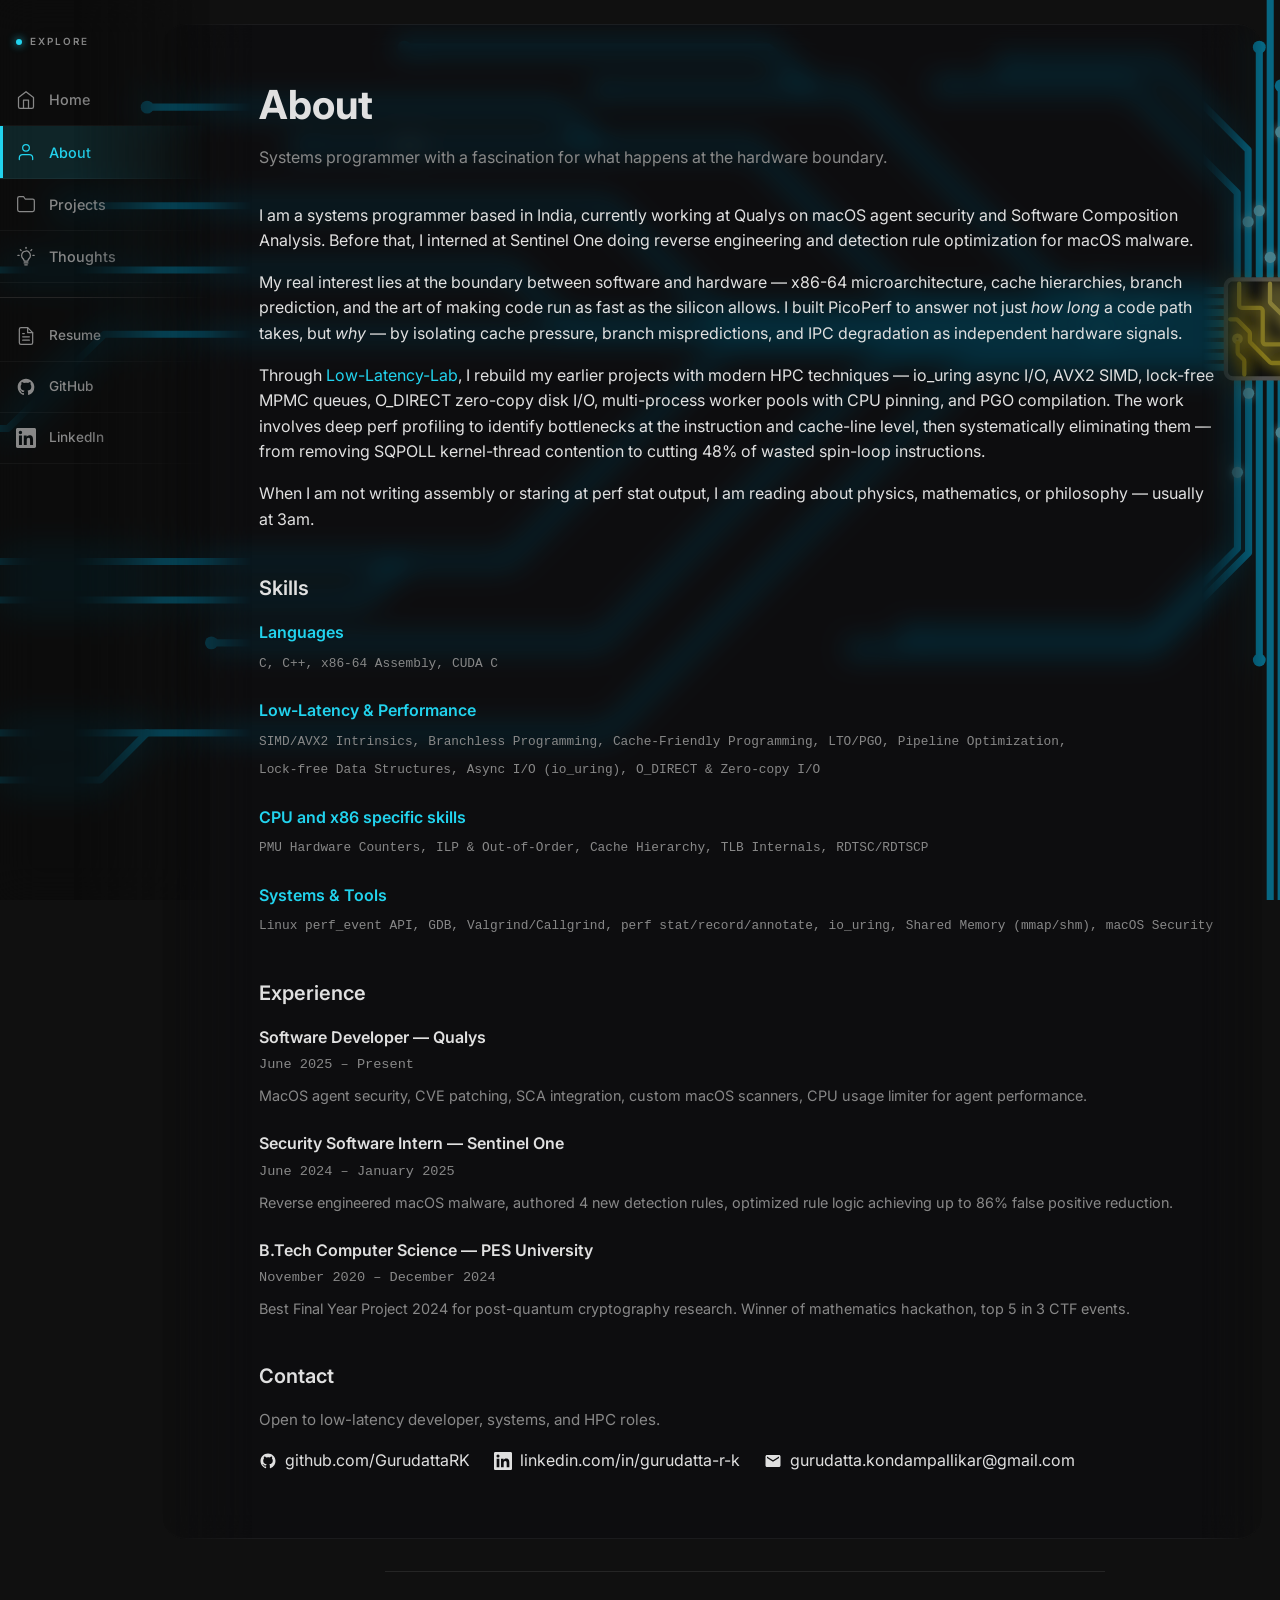
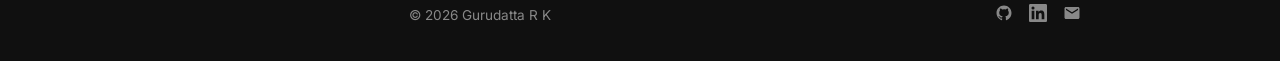
==== commit d34744d2: "Premium UI" ====
--- a/about.html
+++ b/about.html
@@ -12,46 +12,45 @@
     href="data:image/svg+xml,%3Csvg xmlns='http://www.w3.org/2000/svg' viewBox='0 0 100 100'%3E%3Ctext y='.9em' font-size='90'%3E%E2%9A%A1%3C/text%3E%3C/svg%3E">
 </head>
 
-<body>
+<body class="has-sidenav">
   <object class="circuit-bg" data="assets/circuit.svg" type="image/svg+xml"></object>
-  <nav class="a1">
-    <a href="index.html" class="squircle nav-squircle">
-      <svg viewBox="0 0 24 24" xmlns="http://www.w3.org/2000/svg">
-        <path d="M3 9l9-7 9 7v11a2 2 0 01-2 2H5a2 2 0 01-2-2z" stroke-linecap="round" stroke-linejoin="round" />
-        <path d="M9 22V12h6v10" stroke-linecap="round" stroke-linejoin="round" />
-      </svg>
-      <span>Home</span>
-    </a>
-    <div class="links">
-      <a href="projects.html" class="squircle nav-squircle">
-        <svg viewBox="0 0 24 24" xmlns="http://www.w3.org/2000/svg">
-          <path d="M22 19a2 2 0 01-2 2H4a2 2 0 01-2-2V5a2 2 0 012-2h5l2 3h9a2 2 0 012 2z" stroke-linecap="round"
-            stroke-linejoin="round" />
-        </svg>
+
+  <nav class="sidenav a1">
+    <div class="sidenav-brand">
+      <span class="sidenav-brand-dot"></span>
+      Explore
+    </div>
+    <div class="sidenav-links">
+      <a href="index.html" class="sidenav-btn">
+        <svg viewBox="0 0 24 24" xmlns="http://www.w3.org/2000/svg"><path d="M3 9l9-7 9 7v11a2 2 0 01-2 2H5a2 2 0 01-2-2z" stroke-linecap="round" stroke-linejoin="round"/><path d="M9 22V12h6v10" stroke-linecap="round" stroke-linejoin="round"/></svg>
+        <span>Home</span>
+      </a>
+      <a href="about.html" class="sidenav-btn active">
+        <svg viewBox="0 0 24 24" xmlns="http://www.w3.org/2000/svg"><path d="M20 21v-2a4 4 0 00-4-4H8a4 4 0 00-4 4v2" stroke-linecap="round" stroke-linejoin="round"/><circle cx="12" cy="7" r="4"/></svg>
+        <span>About</span>
+      </a>
+      <a href="projects.html" class="sidenav-btn">
+        <svg viewBox="0 0 24 24" xmlns="http://www.w3.org/2000/svg"><path d="M22 19a2 2 0 01-2 2H4a2 2 0 01-2-2V5a2 2 0 012-2h5l2 3h9a2 2 0 012 2z" stroke-linecap="round" stroke-linejoin="round"/></svg>
         <span>Projects</span>
       </a>
-      <a href="thoughts.html" class="squircle nav-squircle">
-        <svg viewBox="0 0 32 32" xmlns="http://www.w3.org/2000/svg" class="bulb">
-          <path
-            d="M16,7a8.36,8.36,0,0,0-8,8,8.4,8.4,0,0,0,2.29,5.7A4.56,4.56,0,0,1,12,24a1,1,0,0,0,1,1h6a1,1,0,0,0,1-1,4.46,4.46,0,0,1,1.69-3.28A7.87,7.87,0,0,0,24,15a8.17,8.17,0,0,0-2.44-5.83A7.67,7.67,0,0,0,16,7Zm4.34,12.28A6.87,6.87,0,0,0,18.09,23H13.91a7,7,0,0,0-2.2-3.71A6.41,6.41,0,0,1,10,15a6.29,6.29,0,0,1,6-6,5.63,5.63,0,0,1,4.13,1.6A6.16,6.16,0,0,1,22,15,5.93,5.93,0,0,1,20.31,19.28Z" />
-          <path d="M19,26H13a1,1,0,0,0,0,2h6a1,1,0,0,0,0-2Z" />
-          <path d="M18,29H14a1,1,0,0,0,0,2h4a1,1,0,0,0,0-2Z" />
-          <path d="M16,5a1,1,0,0,0,1-1V2a1,1,0,0,0-2,0V4A1,1,0,0,0,16,5Z" />
-          <path d="M5,14H3a1,1,0,0,0,0,2H5a1,1,0,0,0,0-2Z" />
-          <path d="M29,14H27a1,1,0,0,0,0,2h2a1,1,0,0,0,0-2Z" />
-          <path
-            d="M25.9,5.1a1,1,0,0,0-1.41,0L23.07,6.51a1,1,0,0,0,0,1.42,1,1,0,0,0,.71.29,1,1,0,0,0,.71-.29L25.9,6.51A1,1,0,0,0,25.9,5.1Z" />
-          <path
-            d="M8.93,7.93a1,1,0,0,0,0-1.42L7.51,5.1A1,1,0,0,0,6.1,6.51L7.51,7.93a1,1,0,0,0,.71.29A1,1,0,0,0,8.93,7.93Z" />
-        </svg>
-        <span>My thoughts</span>
-      </a>
-      <a href="about.html" class="squircle nav-squircle active">
-        <svg viewBox="0 0 24 24" xmlns="http://www.w3.org/2000/svg">
-          <path d="M20 21v-2a4 4 0 00-4-4H8a4 4 0 00-4 4v2" stroke-linecap="round" stroke-linejoin="round" />
-          <circle cx="12" cy="7" r="4" />
-        </svg>
-        <span>About me</span>
+      <a href="thoughts.html" class="sidenav-btn">
+        <svg viewBox="0 0 32 32" xmlns="http://www.w3.org/2000/svg" class="bulb"><path d="M16,7a8.36,8.36,0,0,0-8,8,8.4,8.4,0,0,0,2.29,5.7A4.56,4.56,0,0,1,12,24a1,1,0,0,0,1,1h6a1,1,0,0,0,1-1,4.46,4.46,0,0,1,1.69-3.28A7.87,7.87,0,0,0,24,15a8.17,8.17,0,0,0-2.44-5.83A7.67,7.67,0,0,0,16,7Zm4.34,12.28A6.87,6.87,0,0,0,18.09,23H13.91a7,7,0,0,0-2.2-3.71A6.41,6.41,0,0,1,10,15a6.29,6.29,0,0,1,6-6,5.63,5.63,0,0,1,4.13,1.6A6.16,6.16,0,0,1,22,15,5.93,5.93,0,0,1,20.31,19.28Z"/><path d="M19,26H13a1,1,0,0,0,0,2h6a1,1,0,0,0,0-2Z"/><path d="M18,29H14a1,1,0,0,0,0,2h4a1,1,0,0,0,0-2Z"/><path d="M16,5a1,1,0,0,0,1-1V2a1,1,0,0,0-2,0V4A1,1,0,0,0,16,5Z"/><path d="M5,14H3a1,1,0,0,0,0,2H5a1,1,0,0,0,0-2Z"/><path d="M29,14H27a1,1,0,0,0,0,2h2a1,1,0,0,0,0-2Z"/><path d="M25.9,5.1a1,1,0,0,0-1.41,0L23.07,6.51a1,1,0,0,0,0,1.42,1,1,0,0,0,.71.29,1,1,0,0,0,.71-.29L25.9,6.51A1,1,0,0,0,25.9,5.1Z"/><path d="M8.93,7.93a1,1,0,0,0,0-1.42L7.51,5.1A1,1,0,0,0,6.1,6.51L7.51,7.93a1,1,0,0,0,.71.29A1,1,0,0,0,8.93,7.93Z"/></svg>
+        <span>Thoughts</span>
+      </a>
+    </div>
+    <div class="sidenav-divider"></div>
+    <div class="sidenav-links">
+      <a href="Gurudatta_Resume.pdf" target="_blank" class="sidenav-btn sidenav-ext">
+        <svg viewBox="0 0 24 24" xmlns="http://www.w3.org/2000/svg"><path d="M14 2H6a2 2 0 00-2 2v16a2 2 0 002 2h12a2 2 0 002-2V8z" stroke-linecap="round" stroke-linejoin="round"/><path d="M14 2v6h6M16 13H8M16 17H8M10 9H8" stroke-linecap="round" stroke-linejoin="round"/></svg>
+        <span>Resume</span>
+      </a>
+      <a href="https://github.com/GurudattaRK" target="_blank" rel="noopener" class="sidenav-btn sidenav-ext">
+        <svg viewBox="0 0 24 24" xmlns="http://www.w3.org/2000/svg" class="fill-icon"><path d="M12 2C6.477 2 2 6.484 2 12.017c0 4.425 2.865 8.18 6.839 9.504.5.092.682-.217.682-.483 0-.237-.008-.868-.013-1.703-2.782.605-3.369-1.343-3.369-1.343-.454-1.158-1.11-1.466-1.11-1.466-.908-.62.069-.608.069-.608 1.003.07 1.531 1.032 1.531 1.032.892 1.53 2.341 1.088 2.91.832.092-.647.35-1.088.636-1.338-2.22-.253-4.555-1.113-4.555-4.951 0-1.093.39-1.988 1.029-2.688-.103-.253-.446-1.272.098-2.65 0 0 .84-.27 2.75 1.026A9.564 9.564 0 0112 6.844c.85.004 1.705.115 2.504.337 1.909-1.296 2.747-1.027 2.747-1.027.546 1.379.202 2.398.1 2.651.64.7 1.028 1.595 1.028 2.688 0 3.848-2.339 4.695-4.566 4.943.359.309.678.92.678 1.855 0 1.338-.012 2.419-.012 2.747 0 .268.18.58.688.482A10.019 10.019 0 0022 12.017C22 6.484 17.522 2 12 2z"/></svg>
+        <span>GitHub</span>
+      </a>
+      <a href="https://www.linkedin.com/in/gurudatta-r-k/" target="_blank" rel="noopener" class="sidenav-btn sidenav-ext">
+        <svg viewBox="0 0 24 24" xmlns="http://www.w3.org/2000/svg" class="fill-icon"><path d="M20.447 20.452h-3.554v-5.569c0-1.328-.027-3.037-1.852-3.037-1.853 0-2.136 1.445-2.136 2.939v5.667H9.351V9h3.414v1.561h.046c.477-.9 1.637-1.85 3.37-1.85 3.601 0 4.267 2.37 4.267 5.455v6.286zM5.337 7.433a2.062 2.062 0 01-2.063-2.065 2.064 2.064 0 112.063 2.065zm1.782 13.019H3.555V9h3.564v11.452zM22.225 0H1.771C.792 0 0 .774 0 1.729v20.542C0 23.227.792 24 1.771 24h20.451C23.2 24 24 23.227 24 22.271V1.729C24 .774 23.2 0 22.222 0h.003z"/></svg>
+        <span>LinkedIn</span>
       </a>
     </div>
   </nav>
--- a/style.css
+++ b/style.css
@@ -1,3 +1,5 @@
+@import url('https://fonts.googleapis.com/css2?family=Inter:ital,opsz,wght@0,14..32,300..900;1,14..32,300..900&display=swap');
+
 :root {
   --bg: #101010;
   --surface: #181818;
@@ -7,11 +9,12 @@
   --accent: #22d3ee;
   --accent-dim: rgba(34,211,238,0.12);
   --linkedin: #0a66c2;
-  --font-body: -apple-system,BlinkMacSystemFont,'Segoe UI','Helvetica Neue',Arial,sans-serif;
+  --font-body: 'Inter',-apple-system,BlinkMacSystemFont,'Segoe UI','Helvetica Neue',Arial,sans-serif;
   --font-mono: 'SF Mono','Fira Code','JetBrains Mono','Cascadia Code','Courier New',monospace;
   --r: 8px;
   --s: 1.5rem;
   --mw: 720px;
+  --sidenav-w: 210px;
 }
 
 *{margin:0;padding:0;box-sizing:border-box}
@@ -32,63 +35,225 @@
 .a3{animation:fadeUp .6s ease .3s both}
 .a4{animation:fadeUp .6s ease .45s both}
 
-nav{display:flex;justify-content:space-between;align-items:center;max-width:var(--mw);margin:0 auto;padding:2rem var(--s)}
-nav a{color:var(--text);text-decoration:none;font-weight:500;font-size:.95rem}
-nav .links{display:flex;gap:.5rem;align-items:center}
-nav .links a{position:relative}
-nav .links a::after{content:'';position:absolute;bottom:-2px;left:0;width:0;height:1px;background:var(--accent);transition:width .3s ease}
-nav .links a:hover::after,nav .links a.active::after{width:100%}
-nav .name{font-weight:700;letter-spacing:-.02em;color:var(--accent)}
-.index-nav{justify-content:flex-end}
-.index-nav .name{display:none}
-
-main{max-width:var(--mw);margin:0 auto;padding:0 var(--s) 4rem}
-
-.hero{min-height:70vh;display:flex;flex-direction:column;justify-content:center;align-items:flex-start;position:relative;overflow:hidden}
-.hi{font-size:1rem;color:var(--accent);font-family:var(--font-mono);margin-bottom:.25rem}
-.hero h1{font-size:clamp(2.5rem,5vw,4rem);font-weight:700;letter-spacing:-.02em;line-height:1.1;margin-bottom:.5rem}
-.hero .tagline{font-size:clamp(1rem,2vw,1.25rem);color:var(--muted);margin-bottom:1.5rem}
+/* ==========================================================================
+   SIDE NAVIGATION
+   ========================================================================== */
+.sidenav {
+  position: fixed;
+  top: 0;
+  left: 0;
+  width: var(--sidenav-w);
+  height: 100vh;
+  background: rgba(8,8,8,0.50);
+  backdrop-filter: blur(18px) saturate(140%);
+  -webkit-backdrop-filter: blur(18px) saturate(140%);
+  display: flex;
+  flex-direction: column;
+  padding: 1.75rem 0 1.5rem;
+  z-index: 200;
+  gap: 0;
+  mask: linear-gradient(to right, black 35%, transparent 100%);
+  -webkit-mask: linear-gradient(to right, black 35%, transparent 100%);
+}
+
+.sidenav-brand {
+  font-family: var(--font-body);
+  font-size: 0.62rem;
+  font-weight: 600;
+  color: var(--muted);
+  letter-spacing: 0.20em;
+  text-transform: uppercase;
+  padding: 0.4rem 1rem 1.5rem;
+  display: flex;
+  align-items: center;
+  gap: 0.5rem;
+}
+
+.sidenav-brand-dot {
+  width: 6px;
+  height: 6px;
+  background: var(--accent);
+  border-radius: 50%;
+  flex-shrink: 0;
+  box-shadow: 0 0 8px var(--accent);
+}
+
+.sidenav-links {
+  display: flex;
+  flex-direction: column;
+  gap: 0;
+}
+
+.sidenav-divider {
+  height: 1px;
+  background: var(--border);
+  margin: 0.85rem 0;
+}
+
+.sidenav-btn {
+  display: flex;
+  align-items: center;
+  gap: 0.8rem;
+  padding: 0.88rem 1rem;
+  border-radius: 0;
+  color: var(--muted);
+  text-decoration: none;
+  font-weight: 500;
+  font-size: 0.9rem;
+  transition: background 0.18s ease, color 0.18s ease, box-shadow 0.18s ease;
+  border: none;
+  border-bottom: 1px solid rgba(255,255,255,0.04);
+  position: relative;
+  overflow: hidden;
+  -webkit-tap-highlight-color: transparent;
+}
+
+.sidenav-btn svg {
+  width: 20px;
+  height: 20px;
+  fill: none;
+  stroke: currentColor;
+  stroke-width: 1.5;
+  flex-shrink: 0;
+  transition: stroke 0.18s ease;
+}
+
+.sidenav-btn svg.fill-icon {
+  fill: currentColor;
+  stroke: none;
+}
+
+.sidenav-btn svg.bulb {
+  fill: currentColor;
+  stroke: none;
+}
+
+.sidenav-btn:hover {
+  background: rgba(255,255,255,0.06);
+  color: var(--text);
+}
+
+.sidenav-btn.active {
+  background: var(--accent-dim);
+  color: var(--accent);
+  box-shadow: inset 3px 0 0 var(--accent);
+}
+
+.sidenav-btn.active svg {
+  stroke: var(--accent);
+}
+
+.sidenav-btn.active svg.fill-icon,
+.sidenav-btn.active svg.bulb {
+  stroke: none;
+}
+
+.sidenav-btn:active {
+  background: rgba(34,211,238,0.10);
+}
+
+/* CSS-only click ripple */
+.sidenav-btn::after {
+  content: '';
+  position: absolute;
+  inset: 0;
+  background: radial-gradient(circle at 50% 50%, rgba(34,211,238,0.18) 0%, transparent 65%);
+  opacity: 0;
+  transform: scale(0.4);
+  transition: opacity 0.35s ease, transform 0.35s ease;
+  pointer-events: none;
+}
+
+.sidenav-btn:active::after {
+  opacity: 1;
+  transform: scale(1);
+  transition: none;
+}
+
+.sidenav-ext {
+  font-size: 0.85rem;
+}
+
+/* ==========================================================================
+   LAYOUT — pages with sidenav
+   ========================================================================== */
+body.has-sidenav {
+  padding-left: var(--sidenav-w);
+}
+
+main{max-width:1100px;margin:1.5rem auto 2rem -3rem;padding:3rem 2.5rem 4rem 6rem;background:rgba(12,12,16,0.45);backdrop-filter:blur(14px) saturate(130%);-webkit-backdrop-filter:blur(14px) saturate(130%);border-radius:24px;border:1px solid rgba(255,255,255,0.06);position:relative;mask:linear-gradient(to right,transparent 0px,black 90px,black calc(100% - 60px),transparent);-webkit-mask:linear-gradient(to right,transparent 0px,black 90px,black calc(100% - 60px),transparent)}
+
+/* ==========================================================================
+   HERO
+   ========================================================================== */
+.hero{min-height:80vh;display:flex;flex-direction:column;justify-content:center;align-items:center;text-align:center;position:relative;overflow:hidden;padding-top:1rem}
+.hi{font-size:1rem;color:var(--accent);font-family:var(--font-mono);margin-bottom:.4rem;letter-spacing:.06em;font-weight:600}
+.hero h1{font-size:clamp(3.2rem,5.5vw,5.5rem);font-weight:800;letter-spacing:-.04em;line-height:1.0;margin-bottom:.7rem;white-space:nowrap}
+.hero .tagline{font-size:clamp(1.05rem,2.2vw,1.4rem);color:var(--muted);margin-bottom:1.5rem;font-weight:500}
+.tagline .norm{color:var(--muted);font-weight:400}
+.tagline .bold{color:var(--text);font-weight:700}
+
+.email-row{display:flex;align-items:center;justify-content:center;gap:.5rem;margin-top:2rem;color:var(--muted);font-size:.9rem}
+.email-row a{color:var(--accent);text-decoration:none;transition:opacity .2s ease}
+.email-row a:hover{opacity:.8}
+.email-row svg{width:18px;height:18px;fill:currentColor}
+
+/* ==========================================================================
+   SQUIRCLE GRID (kept for possible reuse)
+   ========================================================================== */
 .squircle-grid{display:grid;grid-template-columns:repeat(3,1fr);gap:1rem;margin:2rem 0;max-width:480px;width:100%}
-.squircle{display:flex;flex-direction:column;align-items:center;justify-content:center;gap:.5rem;padding:1.5rem 1rem;background:var(--surface);border:1px solid var(--border);border-radius:20px;text-decoration:none;color:var(--text);transition:transform .2s ease,border-color .2s ease,box-shadow .2s ease}
-.squircle:hover{transform:translateY(-4px);border-color:var(--accent);box-shadow:0 0 24px var(--accent-dim)}
-.squircle.nav-squircle{padding:.5rem .75rem;border-radius:12px;flex-direction:row;gap:.4rem}
-.squircle.nav-squircle svg{width:18px;height:18px}
-.squircle.nav-squircle span{font-size:.85rem}
-nav .links .squircle::after{display:none}
-.squircle.nav-squircle.active{border-color:var(--accent);box-shadow:0 0 12px var(--accent-dim)}
+.squircle{display:flex;flex-direction:column;align-items:center;justify-content:center;gap:.5rem;padding:1.5rem 1rem;background:var(--surface);border:1px solid var(--border);border-radius:20px;text-decoration:none;color:var(--text);transition:transform .2s ease,border-color .2s ease,box-shadow .2s ease;position:relative;overflow:hidden;-webkit-tap-highlight-color:transparent}
+.squircle:hover{transform:translateY(-4px);border-color:var(--accent);box-shadow:0 0 28px var(--accent-dim)}
+.squircle:active{transform:scale(0.95);border-color:var(--accent)}
+.squircle::after{content:'';position:absolute;inset:0;background:radial-gradient(circle at 50% 50%,rgba(34,211,238,.15) 0%,transparent 65%);opacity:0;transform:scale(0.4);transition:opacity .35s ease,transform .35s ease;pointer-events:none}
+.squircle:active::after{opacity:1;transform:scale(1);transition:none}
 .squircle svg{width:28px;height:28px;fill:none;stroke:var(--accent);stroke-width:1.5}
 .squircle svg.bulb{fill:var(--accent);stroke:none}
 .squircle span{font-size:.8rem;font-weight:500}
-.email-row{display:flex;align-items:center;gap:.5rem;margin-top:1.5rem;color:var(--muted);font-size:.9rem}
-.email-row a{color:var(--accent);text-decoration:none}
-.email-row svg{width:18px;height:18px;fill:currentColor}
 .linkedin-blue{color:var(--linkedin)!important}
 .linkedin-blue:hover{color:#4691d4!important}
-.tagline .norm{color:var(--muted);font-weight:400}
-.tagline .bold{color:var(--text);font-weight:700}
-
+
+/* ==========================================================================
+   FOOTER
+   ========================================================================== */
 footer{max-width:var(--mw);margin:0 auto;padding:2rem var(--s);border-top:1px solid var(--border);display:flex;justify-content:space-between;align-items:center;color:var(--muted);font-size:.85rem}
 footer .social{display:flex;gap:1rem}
 footer .social a{color:var(--muted);transition:color .2s ease}
 footer .social a:hover{color:var(--accent)}
 footer svg{width:18px;height:18px;fill:currentColor}
 
-.circuit-bg{position:fixed;top:0;left:0;width:100%;height:100%;pointer-events:none;z-index:-1;opacity:.35}
-.card{background:var(--surface);border:1px solid var(--border);border-radius:var(--r);padding:1.5rem;transition:transform .2s ease,box-shadow .2s ease,border-color .2s ease}
+/* ==========================================================================
+   CIRCUIT BACKGROUND — flipped to right
+   ========================================================================== */
+.circuit-bg{position:fixed;top:0;left:0;width:100%;height:100%;pointer-events:none;z-index:-1;opacity:.52;transform:scaleX(-1)}
+
+/* ==========================================================================
+   CARDS
+   ========================================================================== */
+.card{background:var(--surface);border:1px solid var(--border);border-radius:var(--r);padding:1.5rem;transition:transform .2s ease,box-shadow .2s ease,border-color .2s ease;cursor:pointer}
 .card:hover{transform:translateY(-4px);border-color:var(--accent);box-shadow:0 12px 40px rgba(34,211,238,.08)}
+.card:active{transform:scale(0.99)}
 .card h2{font-size:1.25rem;font-weight:600;margin-bottom:.5rem}
 .card p{color:var(--muted);font-size:.9rem;margin-bottom:1rem}
 .tags{display:flex;gap:.5rem;flex-wrap:wrap}
 .tag{font-family:var(--font-mono);font-size:.75rem;background:rgba(34,211,238,.08);color:var(--accent);padding:.25rem .5rem;border-radius:4px}
 
+/* ==========================================================================
+   POST LIST
+   ========================================================================== */
 .post-list{list-style:none}
-.post-list li{padding:1.5rem 0;border-bottom:1px solid var(--border)}
+.post-list li{padding:1.5rem 0;border-bottom:1px solid var(--border);position:relative;cursor:pointer;transition:background .18s ease}
+.post-list li:hover{background:rgba(255,255,255,0.03)}
 .post-list li:last-child{border-bottom:none}
 .post-list a{color:var(--text);text-decoration:none;font-weight:600;font-size:1.1rem;display:block;margin-bottom:.25rem;transition:color .2s}
 .post-list a:hover{color:var(--accent)}
+.post-list a::after{content:'';position:absolute;inset:0}
 .post-meta{color:var(--muted);font-size:.85rem;font-family:var(--font-mono)}
 .post-summary{color:var(--muted);font-size:.9rem;margin-top:.25rem}
 
+/* ==========================================================================
+   PAGE TITLES & INNER PAGE CONTENT
+   ========================================================================== */
 .page-title{font-size:clamp(1.75rem,4vw,2.5rem);font-weight:700;margin-bottom:.5rem}
 .page-sub{color:var(--muted);margin-bottom:2rem}
 
@@ -107,7 +272,9 @@
 .contact-links a:hover{color:var(--accent)}
 .contact-links svg{width:18px;height:18px;fill:currentColor}
 
-/* Blog post styles */
+/* ==========================================================================
+   BLOG POST STYLES
+   ========================================================================== */
 .blog-header{margin-bottom:2.5rem}
 .blog-meta{color:var(--muted);font-size:.85rem;font-family:var(--font-mono);margin-bottom:.5rem}
 .blog-title{font-size:clamp(1.5rem,3.5vw,2.25rem);font-weight:700;letter-spacing:-.02em;line-height:1.2;margin-bottom:.75rem}
@@ -144,10 +311,49 @@
 .blog-body .timeline-num{font-family:var(--font-mono);font-size:.8rem;color:var(--accent);min-width:2rem;text-align:right;padding-top:.15rem}
 .blog-body .timeline-content{flex:1}
 
-@media(max-width:600px){
-  nav{flex-direction:column;gap:1rem;padding:1.5rem var(--s)}
+/* ==========================================================================
+   RESPONSIVE
+   ========================================================================== */
+@media(max-width:768px){
+  :root { --sidenav-w: 0px; }
+  .sidenav { display: none; }
+  body.has-sidenav { padding-left: 0; }
   .hero{min-height:50vh}
-  .cta{flex-direction:column}
   footer{flex-direction:column;gap:1rem;text-align:center}
-  .squircle-grid{grid-template-columns:1fr;max-width:280px}
+}
+
+/* ==========================================================================
+   VIEW TRANSITIONS — premium fade + scale
+   ========================================================================== */
+@view-transition {
+  navigation: auto;
+}
+
+@media (prefers-reduced-motion: no-preference) {
+  main {
+    view-transition-name: page-content;
+  }
+
+  ::view-transition-group(page-content) {
+    animation-duration: 0.38s;
+    animation-timing-function: cubic-bezier(0.4, 0, 0.2, 1);
+  }
+
+  ::view-transition-old(page-content) {
+    animation-name: vt-fade-out;
+  }
+
+  ::view-transition-new(page-content) {
+    animation-name: vt-fade-in;
+  }
+
+  @keyframes vt-fade-out {
+    from { opacity: 1; transform: scale(1) translateY(0); }
+    to   { opacity: 0; transform: scale(0.97) translateY(-10px); }
+  }
+
+  @keyframes vt-fade-in {
+    from { opacity: 0; transform: scale(0.97) translateY(12px); }
+    to   { opacity: 1; transform: scale(1) translateY(0); }
+  }
 }
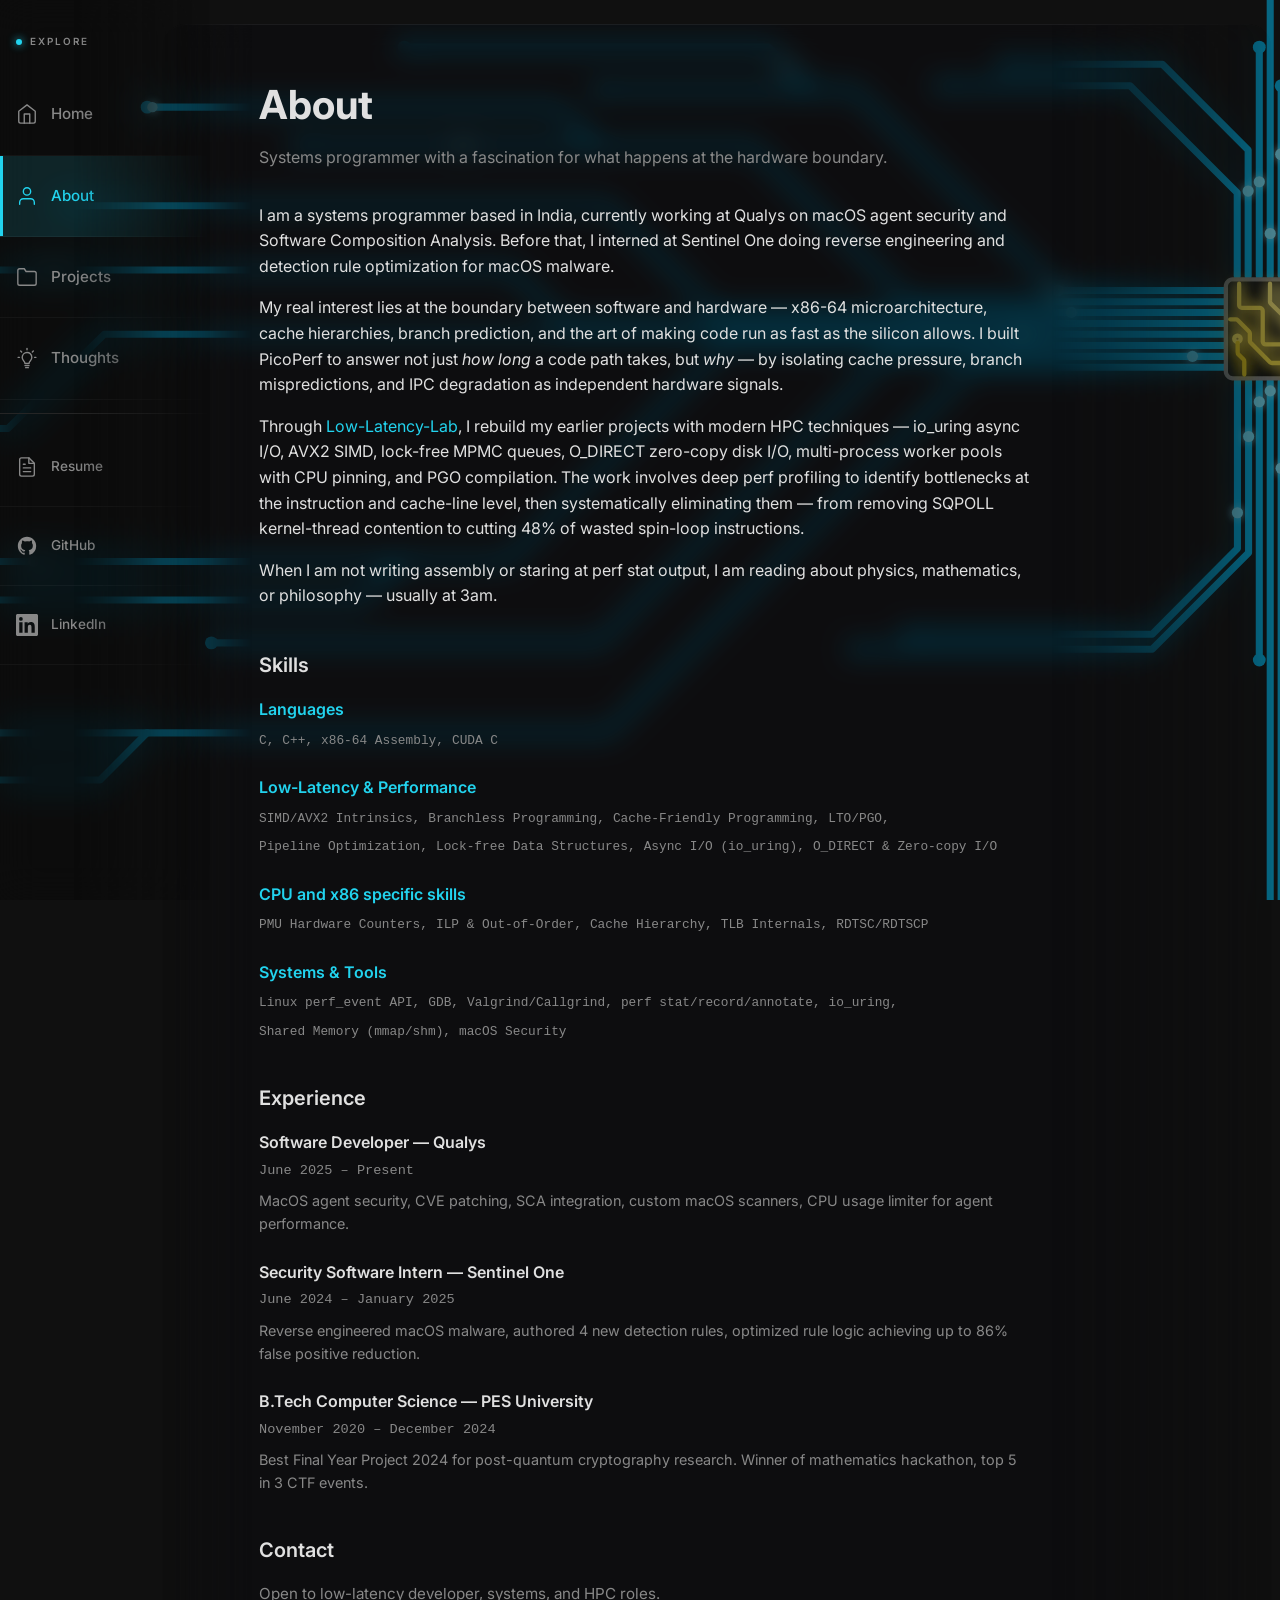
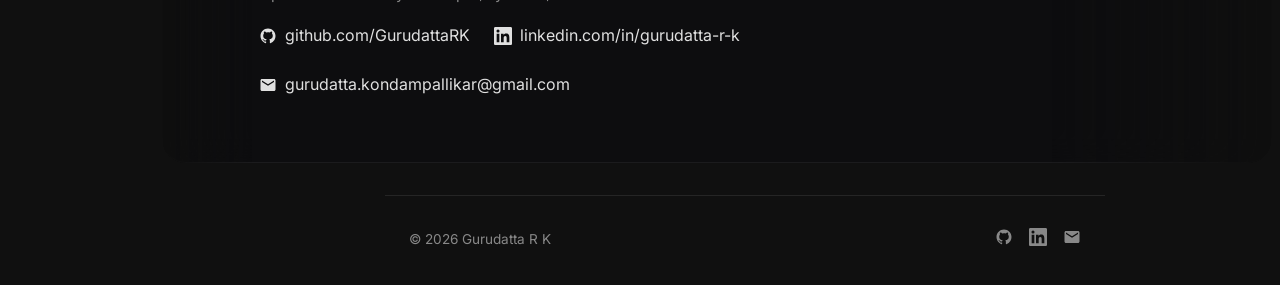
==== commit ec431f80: "minor UI tweaks" ====
--- a/about.html
+++ b/about.html
@@ -195,6 +195,14 @@
       </a>
     </div>
   </footer>
+
+  <nav class="mobile-nav">
+    <a href="index.html" class="mobile-nav-btn"><svg viewBox="0 0 24 24"><path d="M3 9l9-7 9 7v11a2 2 0 01-2 2H5a2 2 0 01-2-2z"/><path d="M9 22V12h6v10"/></svg><span>Home</span></a>
+    <a href="about.html" class="mobile-nav-btn active"><svg viewBox="0 0 24 24"><path d="M20 21v-2a4 4 0 00-4-4H8a4 4 0 00-4 4v2"/><circle cx="12" cy="7" r="4"/></svg><span>About</span></a>
+    <a href="projects.html" class="mobile-nav-btn"><svg viewBox="0 0 24 24"><path d="M22 19a2 2 0 01-2 2H4a2 2 0 01-2-2V5a2 2 0 012-2h5l2 3h9a2 2 0 012 2z"/></svg><span>Projects</span></a>
+    <a href="thoughts.html" class="mobile-nav-btn"><svg viewBox="0 0 24 24"><path d="M12 20h9"/><path d="M16.5 3.5a2.121 2.121 0 013 3L7 19l-4 1 1-4L16.5 3.5z"/></svg><span>Thoughts</span></a>
+    <a href="https://github.com/GurudattaRK" target="_blank" rel="noopener" class="mobile-nav-btn"><svg viewBox="0 0 24 24" class="fill-icon"><path d="M12 2C6.477 2 2 6.484 2 12.017c0 4.425 2.865 8.18 6.839 9.504.5.092.682-.217.682-.483 0-.237-.008-.868-.013-1.703-2.782.605-3.369-1.343-3.369-1.343-.454-1.158-1.11-1.466-1.11-1.466-.908-.62.069-.608.069-.608 1.003.07 1.531 1.032 1.531 1.032.892 1.53 2.341 1.088 2.91.832.092-.647.35-1.088.636-1.338-2.22-.253-4.555-1.113-4.555-4.951 0-1.093.39-1.988 1.029-2.688-.103-.253-.446-1.272.098-2.65 0 0 .84-.27 2.75 1.026A9.564 9.564 0 0112 6.844c.85.004 1.705.115 2.504.337 1.909-1.296 2.747-1.027 2.747-1.027.546 1.379.202 2.398.1 2.651.64.7 1.028 1.595 1.028 2.688 0 3.848-2.339 4.695-4.566 4.943.359.309.678.92.678 1.855 0 1.338-.012 2.419-.012 2.747 0 .268.18.58.688.482A10.019 10.019 0 0022 12.017C22 6.484 17.522 2 12 2z"/></svg><span>GitHub</span></a>
+  </nav>
 </body>
 
 </html>
--- a/style.css
+++ b/style.css
@@ -94,12 +94,12 @@
   display: flex;
   align-items: center;
   gap: 0.8rem;
-  padding: 0.88rem 1rem;
+  padding: 1.75rem 1rem;
   border-radius: 0;
   color: var(--muted);
   text-decoration: none;
   font-weight: 500;
-  font-size: 0.9rem;
+  font-size: 0.95rem;
   transition: background 0.18s ease, color 0.18s ease, box-shadow 0.18s ease;
   border: none;
   border-bottom: 1px solid rgba(255,255,255,0.04);
@@ -109,8 +109,8 @@
 }
 
 .sidenav-btn svg {
-  width: 20px;
-  height: 20px;
+  width: 22px;
+  height: 22px;
   fill: none;
   stroke: currentColor;
   stroke-width: 1.5;
@@ -181,7 +181,7 @@
   padding-left: var(--sidenav-w);
 }
 
-main{max-width:1100px;margin:1.5rem auto 2rem -3rem;padding:3rem 2.5rem 4rem 6rem;background:rgba(12,12,16,0.45);backdrop-filter:blur(14px) saturate(130%);-webkit-backdrop-filter:blur(14px) saturate(130%);border-radius:24px;border:1px solid rgba(255,255,255,0.06);position:relative;mask:linear-gradient(to right,transparent 0px,black 90px,black calc(100% - 60px),transparent);-webkit-mask:linear-gradient(to right,transparent 0px,black 90px,black calc(100% - 60px),transparent)}
+main{max-width:1300px;margin:1.5rem 0.5rem 2rem -3rem;padding:3rem 15rem 4rem 6rem;background:rgba(12,12,16,0.45);backdrop-filter:blur(14px) saturate(130%);-webkit-backdrop-filter:blur(14px) saturate(130%);border-radius:24px;border:1px solid rgba(255,255,255,0.06);position:relative;mask:linear-gradient(to right,transparent 0px,black 90px,black calc(100% - 220px),transparent);-webkit-mask:linear-gradient(to right,transparent 0px,black 90px,black calc(100% - 220px),transparent)}
 
 /* ==========================================================================
    HERO
@@ -314,12 +314,26 @@
 /* ==========================================================================
    RESPONSIVE
    ========================================================================== */
+.mobile-nav{display:none}
+
 @media(max-width:768px){
-  :root { --sidenav-w: 0px; }
-  .sidenav { display: none; }
-  body.has-sidenav { padding-left: 0; }
-  .hero{min-height:50vh}
+  :root{--sidenav-w:0px}
+  .sidenav{display:none}
+  body{padding-bottom:66px}
+  body.has-sidenav{padding-left:0}
+  main{max-width:100%;margin:0;padding:2rem 1.25rem 3rem;border-radius:0;border-left:none;border-right:none;mask:none;-webkit-mask:none}
+  .hero{min-height:65vh;padding-top:2rem}
+  .hero h1{font-size:clamp(1.8rem,9vw,2.8rem);white-space:normal;letter-spacing:-0.02em}
+  .hero .tagline{font-size:clamp(0.9rem,3.5vw,1.1rem)}
   footer{flex-direction:column;gap:1rem;text-align:center}
+  .mobile-nav{display:flex;position:fixed;bottom:0;left:0;right:0;height:64px;background:rgba(6,6,8,0.85);backdrop-filter:blur(24px) saturate(160%);-webkit-backdrop-filter:blur(24px) saturate(160%);border-top:1px solid rgba(255,255,255,0.08);z-index:300;align-items:stretch;mask:none;-webkit-mask:none}
+  .mobile-nav-btn{flex:1;display:flex;flex-direction:column;align-items:center;justify-content:center;gap:4px;color:var(--muted);text-decoration:none;font-size:0.58rem;font-weight:600;letter-spacing:0.05em;text-transform:uppercase;transition:color 0.18s,background 0.18s;border-right:1px solid rgba(255,255,255,0.04);-webkit-tap-highlight-color:transparent}
+  .mobile-nav-btn:last-child{border-right:none}
+  .mobile-nav-btn svg{width:22px;height:22px;fill:none;stroke:currentColor;stroke-width:1.5;stroke-linecap:round;stroke-linejoin:round;flex-shrink:0}
+  .mobile-nav-btn svg.fill-icon{fill:currentColor;stroke:none}
+  .mobile-nav-btn.active{color:var(--accent)}
+  .mobile-nav-btn.active svg{filter:drop-shadow(0 0 5px rgba(34,211,238,0.55))}
+  .mobile-nav-btn:active{background:rgba(255,255,255,0.06)}
 }
 
 /* ==========================================================================
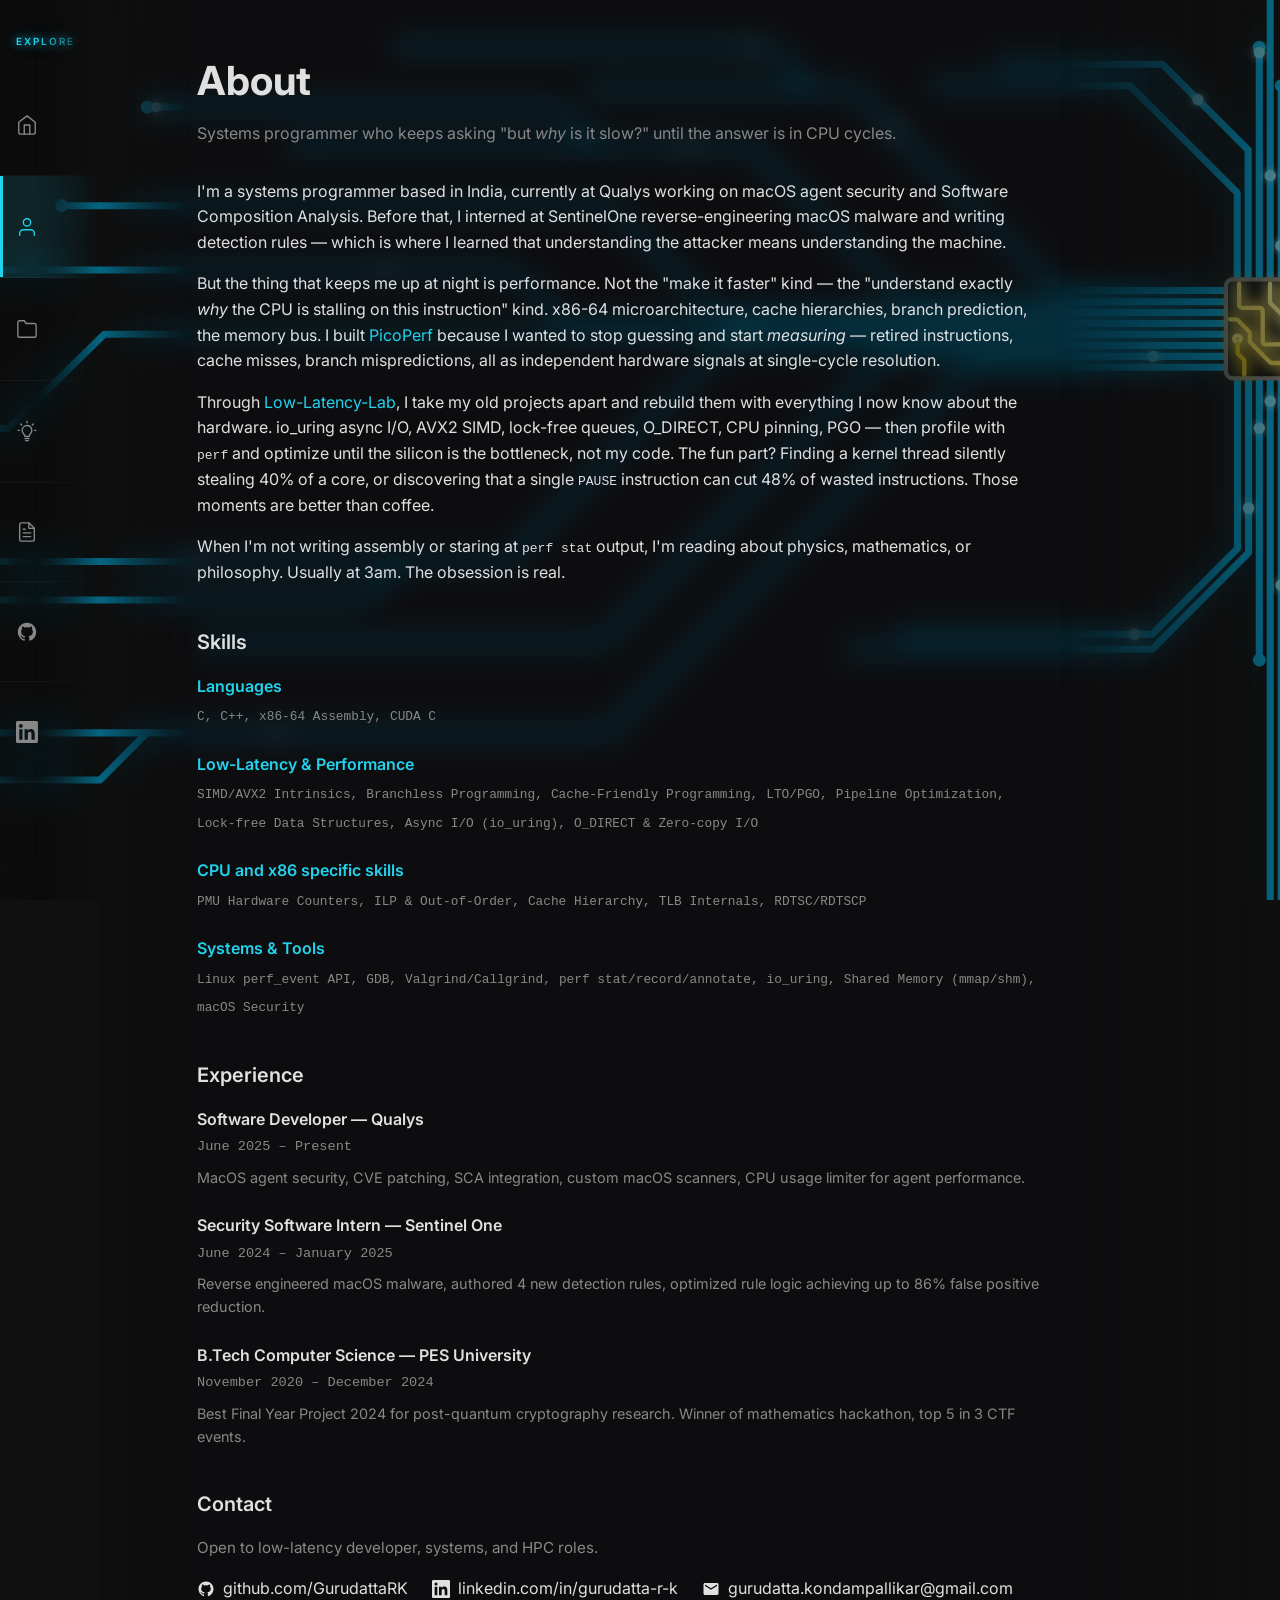
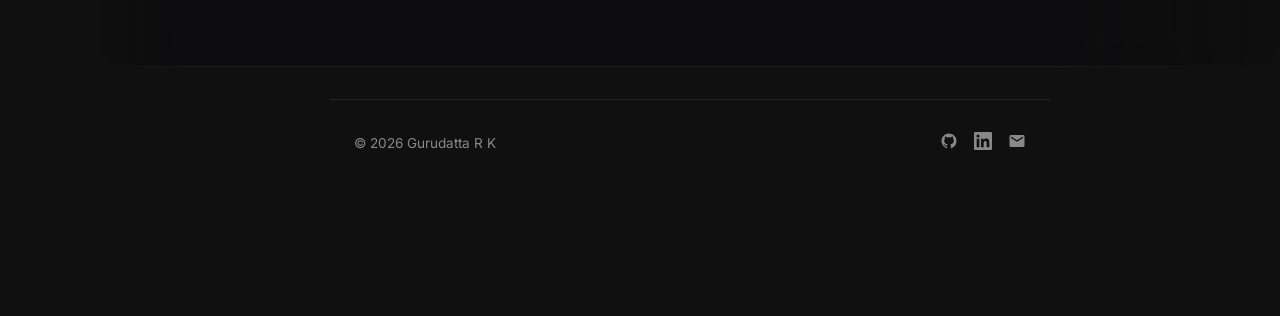
==== commit 462b933b: "Content changes" ====
--- a/about.html
+++ b/about.html
@@ -57,26 +57,29 @@
 
   <main>
     <h1 class="page-title a1">About</h1>
-    <p class="page-sub a2">Systems programmer with a fascination for what happens at the hardware boundary.</p>
+    <p class="page-sub a2">Systems programmer who keeps asking "but <em>why</em> is it slow?" until the answer is in CPU cycles.</p>
 
 
     <section class="a3" style="margin-bottom:2.5rem">
-      <p style="margin-bottom:1rem">I am a systems programmer based in India, currently working at Qualys on macOS agent
-        security and Software Composition Analysis. Before that, I interned at Sentinel One doing reverse engineering
-        and detection rule optimization for macOS malware.</p>
-      <p style="margin-bottom:1rem">My real interest lies at the boundary between software and hardware — x86-64
-        microarchitecture, cache hierarchies, branch prediction, and the art of making code run as fast as the silicon
-        allows. I built PicoPerf to answer not just <em>how long</em> a code path takes, but <em>why</em> — by isolating
-        cache pressure, branch mispredictions, and IPC degradation as independent hardware signals.</p>
+      <p style="margin-bottom:1rem">I'm a systems programmer based in India, currently at Qualys working on macOS
+        agent security and Software Composition Analysis. Before that, I interned at SentinelOne reverse-engineering
+        macOS malware and writing detection rules — which is where I learned that understanding the attacker means
+        understanding the machine.</p>
+      <p style="margin-bottom:1rem">But the thing that keeps me up at night is performance. Not the "make it faster"
+        kind — the "understand exactly <em>why</em> the CPU is stalling on this instruction" kind. x86-64
+        microarchitecture, cache hierarchies, branch prediction, the memory bus. I built
+        <a href="https://github.com/GurudattaRK/PicoPerf" target="_blank" rel="noopener" style="color:var(--accent);text-decoration:none">PicoPerf</a>
+        because I wanted to stop guessing and start <em>measuring</em> — retired instructions, cache misses, branch
+        mispredictions, all as independent hardware signals at single-cycle resolution.</p>
       <p style="margin-bottom:1rem">Through <a href="https://github.com/GurudattaRK/Low-Latency-Lab" target="_blank"
           rel="noopener" style="color:var(--accent);text-decoration:none">Low-Latency-Lab</a>,
-        I rebuild my earlier projects with modern HPC techniques — io_uring async I/O, AVX2 SIMD, lock-free MPMC queues,
-        O_DIRECT zero-copy disk I/O, multi-process worker pools with CPU pinning, and PGO compilation. The work involves
-        deep perf profiling to identify bottlenecks at the instruction and cache-line level, then systematically
-        eliminating them — from removing SQPOLL kernel-thread contention to cutting 48% of wasted spin-loop
-        instructions.</p>
-      <p>When I am not writing assembly or staring at perf stat output, I am reading about physics, mathematics, or
-        philosophy — usually at 3am.</p>
+        I take my old projects apart and rebuild them with everything I now know about the hardware. io_uring async I/O,
+        AVX2 SIMD, lock-free queues, O_DIRECT, CPU pinning, PGO — then profile with <code>perf</code> and optimize until
+        the silicon is the bottleneck, not my code. The fun part? Finding a kernel thread silently stealing 40% of a
+        core, or discovering that a single <code>PAUSE</code> instruction can cut 48% of wasted instructions. Those
+        moments are better than coffee.</p>
+      <p>When I'm not writing assembly or staring at <code>perf stat</code> output, I'm reading about physics,
+        mathematics, or philosophy. Usually at 3am. The obsession is real.</p>
     </section>
 
     <section class="a4" style="margin-bottom:2.5rem">
--- a/style.css
+++ b/style.css
@@ -15,6 +15,7 @@
   --s: 1.5rem;
   --mw: 720px;
   --sidenav-w: 210px;
+  --sidenav-collapsed: 100px;
 }
 
 *{margin:0;padding:0;box-sizing:border-box}
@@ -42,8 +43,10 @@
   position: fixed;
   top: 0;
   left: 0;
-  width: var(--sidenav-w);
+  width: var(--sidenav-collapsed);
   height: 100vh;
+  overflow: hidden;
+  transition: width 0.28s cubic-bezier(0.4,0,0.2,1);
   background: rgba(8,8,8,0.50);
   backdrop-filter: blur(18px) saturate(140%);
   -webkit-backdrop-filter: blur(18px) saturate(140%);
@@ -60,7 +63,8 @@
   font-family: var(--font-body);
   font-size: 0.62rem;
   font-weight: 600;
-  color: var(--muted);
+  color: var(--accent);
+  text-shadow: 0 0 10px var(--accent), 0 0 20px rgba(34,211,238,0.4);
   letter-spacing: 0.20em;
   text-transform: uppercase;
   padding: 0.4rem 1rem 1.5rem;
@@ -70,6 +74,7 @@
 }
 
 .sidenav-brand-dot {
+  display: none;
   width: 6px;
   height: 6px;
   background: var(--accent);
@@ -84,17 +89,12 @@
   gap: 0;
 }
 
-.sidenav-divider {
-  height: 1px;
-  background: var(--border);
-  margin: 0.85rem 0;
-}
 
 .sidenav-btn {
   display: flex;
   align-items: center;
   gap: 0.8rem;
-  padding: 1.75rem 1rem;
+  padding: 2.4rem 1rem;
   border-radius: 0;
   color: var(--muted);
   text-decoration: none;
@@ -178,18 +178,21 @@
    LAYOUT — pages with sidenav
    ========================================================================== */
 body.has-sidenav {
-  padding-left: var(--sidenav-w);
-}
-
-main{max-width:1300px;margin:1.5rem 0.5rem 2rem -3rem;padding:3rem 15rem 4rem 6rem;background:rgba(12,12,16,0.45);backdrop-filter:blur(14px) saturate(130%);-webkit-backdrop-filter:blur(14px) saturate(130%);border-radius:24px;border:1px solid rgba(255,255,255,0.06);position:relative;mask:linear-gradient(to right,transparent 0px,black 90px,black calc(100% - 220px),transparent);-webkit-mask:linear-gradient(to right,transparent 0px,black 90px,black calc(100% - 220px),transparent)}
+  padding-left: var(--sidenav-collapsed);
+}
+.sidenav:hover{width:var(--sidenav-w)}
+.sidenav-btn span{opacity:0;max-width:0;overflow:hidden;white-space:nowrap;transition:opacity 0.15s,max-width 0.22s}
+.sidenav:hover .sidenav-btn span{opacity:1;max-width:200px}
+
+main{max-width:1300px;margin:-8rem auto 2rem auto;padding:11rem 15rem 4rem 6rem;background:rgba(12,12,16,0.45);backdrop-filter:blur(14px) saturate(130%);-webkit-backdrop-filter:blur(14px) saturate(130%);border-radius:0 0 24px 24px;border:1px solid rgba(255,255,255,0.06);position:relative;mask:linear-gradient(to right,transparent 0px,black 90px,black calc(100% - 220px),transparent);-webkit-mask:linear-gradient(to right,transparent 0px,black 90px,black calc(100% - 220px),transparent)}
 
 /* ==========================================================================
    HERO
    ========================================================================== */
-.hero{min-height:80vh;display:flex;flex-direction:column;justify-content:center;align-items:center;text-align:center;position:relative;overflow:hidden;padding-top:1rem}
-.hi{font-size:1rem;color:var(--accent);font-family:var(--font-mono);margin-bottom:.4rem;letter-spacing:.06em;font-weight:600}
-.hero h1{font-size:clamp(3.2rem,5.5vw,5.5rem);font-weight:800;letter-spacing:-.04em;line-height:1.0;margin-bottom:.7rem;white-space:nowrap}
-.hero .tagline{font-size:clamp(1.05rem,2.2vw,1.4rem);color:var(--muted);margin-bottom:1.5rem;font-weight:500}
+.hero{min-height:80vh;display:flex;flex-direction:column;justify-content:center;align-items:stretch;position:relative;overflow:hidden;padding-top:1rem}
+.hi{font-size:clamp(1.05rem,2.2vw,4rem);color:var(--accent);margin-bottom:.4rem;letter-spacing:.02em;font-weight:500;text-align:justify;padding-left:16%}
+.hero h1{font-size:clamp(3.2rem,5.5vw,5.5rem);font-weight:800;letter-spacing:-.04em;line-height:1.0;margin-bottom:.7rem;white-space:nowrap;text-align:center}
+.hero .tagline{font-size:clamp(1.05rem,2.2vw,1.4rem);color:var(--muted);margin-bottom:1.5rem;font-weight:500;text-align:center;padding-left:6%}
 .tagline .norm{color:var(--muted);font-weight:400}
 .tagline .bold{color:var(--text);font-weight:700}
 
@@ -197,6 +200,18 @@
 .email-row a{color:var(--accent);text-decoration:none;transition:opacity .2s ease}
 .email-row a:hover{opacity:.8}
 .email-row svg{width:18px;height:18px;fill:currentColor}
+.tagline-right{text-align:right}
+.hero-bio{color:var(--muted);max-width:680px;font-size:.95rem;line-height:1.7;text-align:center;margin:0 auto 1.5rem}
+.hero-contact{display:flex;flex-direction:column;align-items:center;gap:.65rem;margin-top:1.5rem}
+.hero-contact-item{display:flex;align-items:center;gap:.5rem;color:var(--muted);font-size:.9rem}
+.hero-contact-item svg{width:16px;height:16px;fill:none;stroke:currentColor;stroke-width:1.5;flex-shrink:0}
+.hero-contact-item svg.fill-icon{fill:currentColor;stroke:none}
+.hero-contact-item a{color:var(--accent);text-decoration:none;transition:opacity .2s}
+.hero-contact-item a:hover{opacity:.8}
+.email-select{color:var(--accent);user-select:all;cursor:text}
+.hero-resume-btn{cursor:pointer;pointer-events:all;display:inline-flex;align-items:center;gap:.4rem;margin-top:.5rem;padding:.5rem 1.2rem;background:rgba(34,211,238,0.08);border:1px solid var(--accent-dim);border-radius:6px;color:var(--accent);text-decoration:none;font-size:.85rem;font-weight:600;letter-spacing:.04em;transition:background .18s,border-color .18s}
+.hero-resume-btn:hover{background:rgba(34,211,238,0.15);border-color:var(--accent)}
+.hero-resume-btn svg{width:15px;height:15px;fill:none;stroke:currentColor;stroke-width:1.5;stroke-linecap:round;stroke-linejoin:round;flex-shrink:0}
 
 /* ==========================================================================
    SQUIRCLE GRID (kept for possible reuse)
